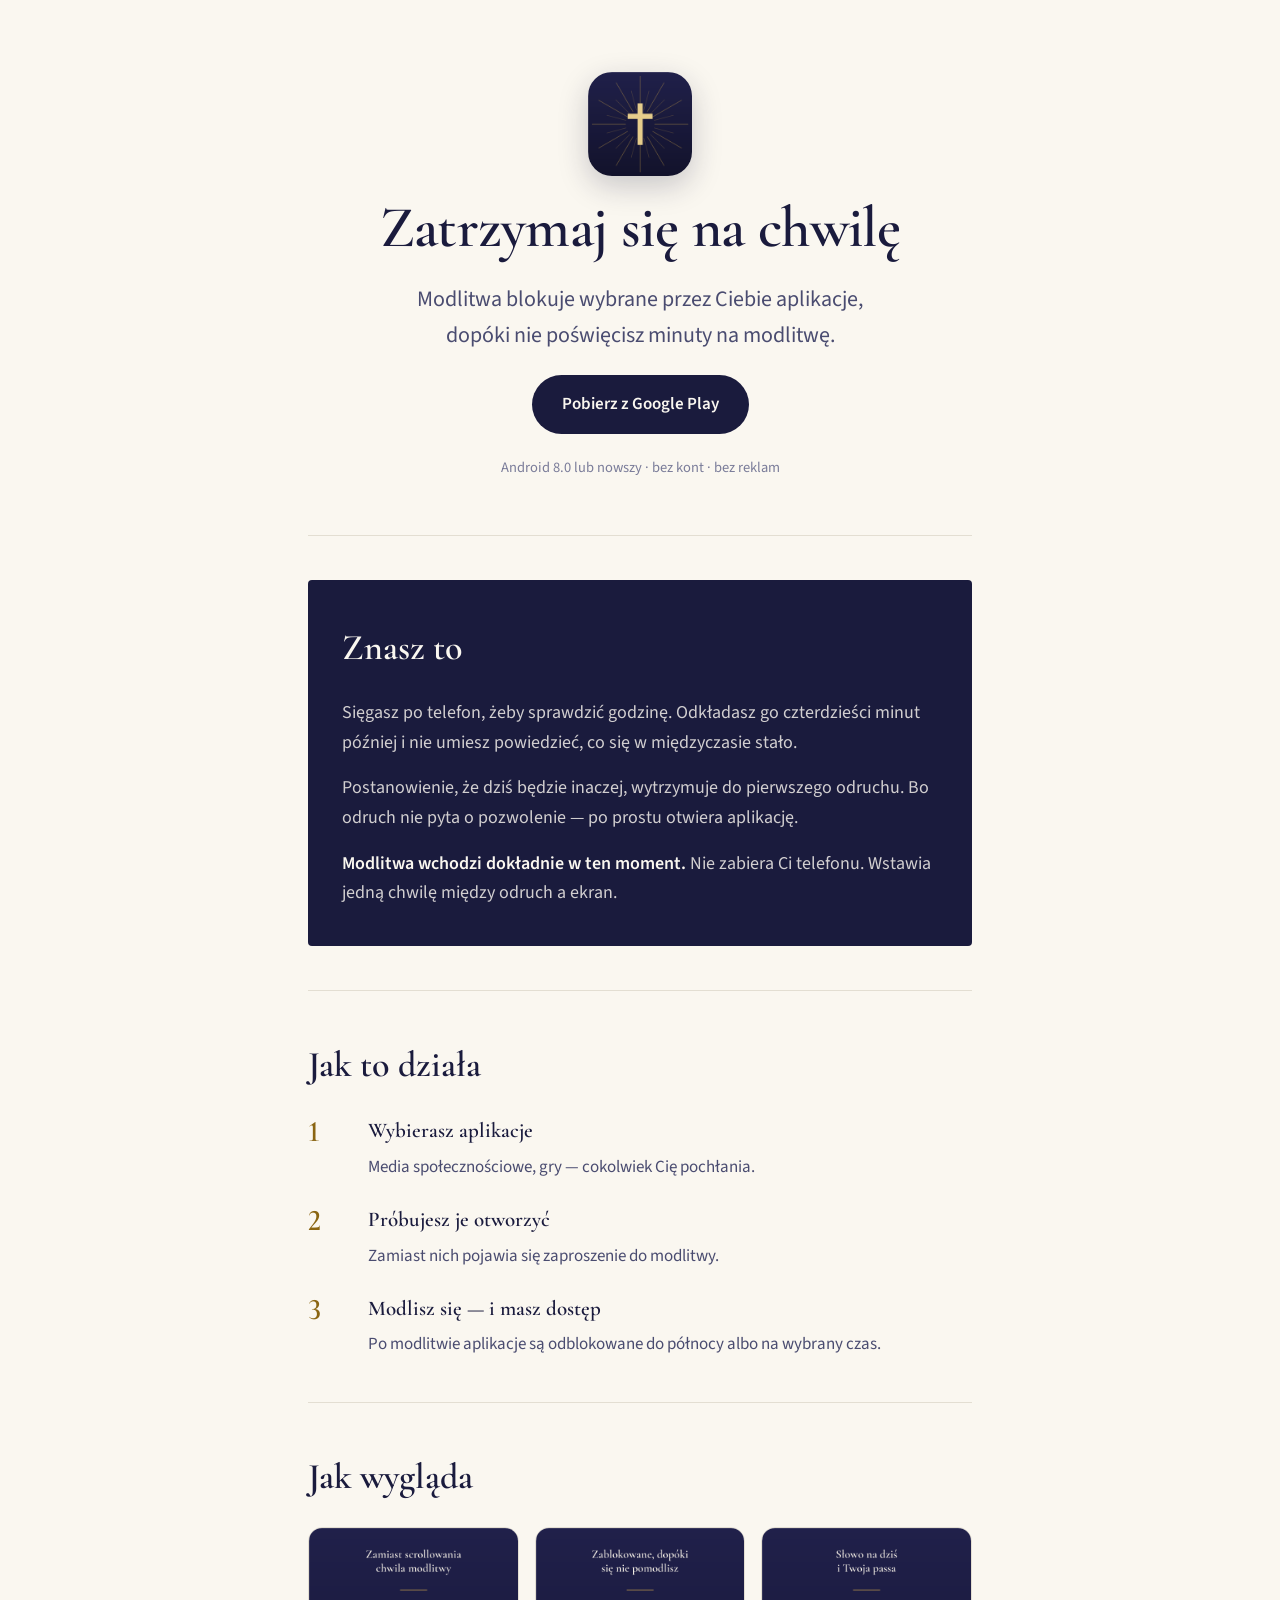
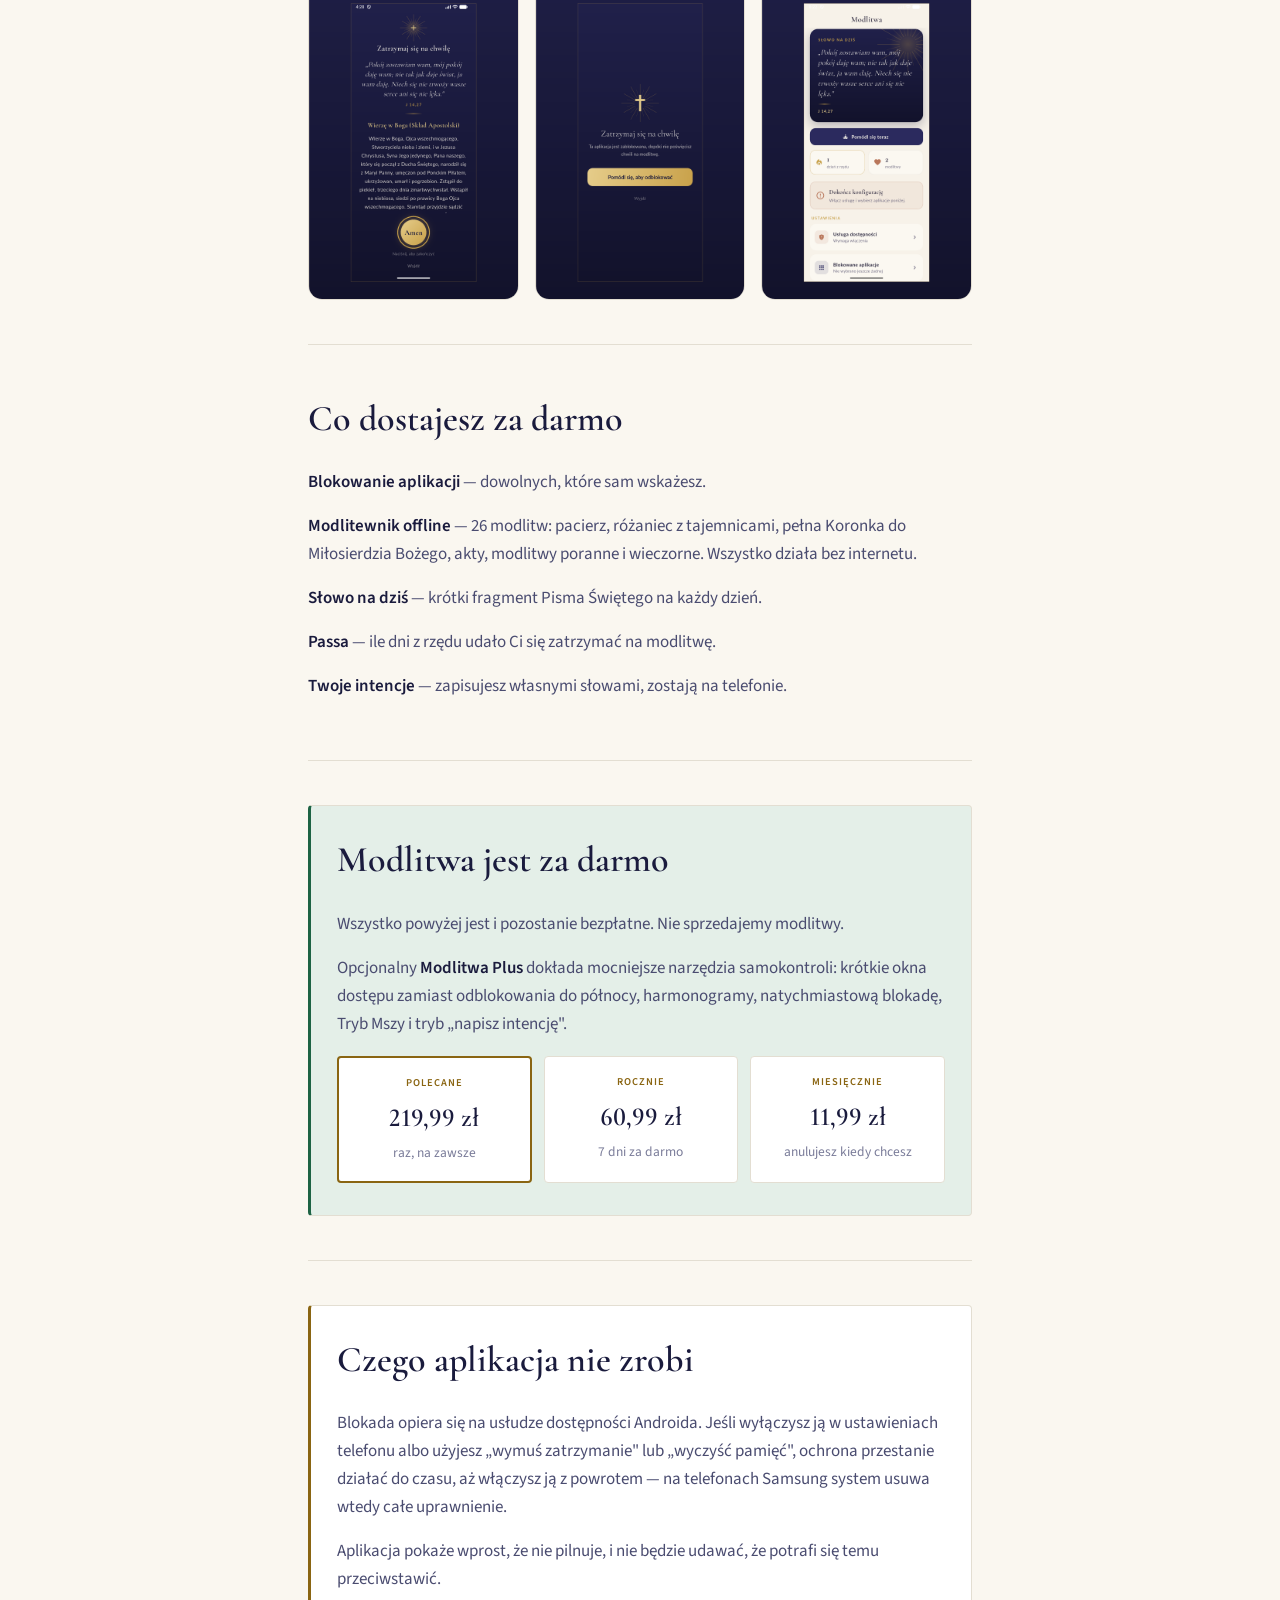
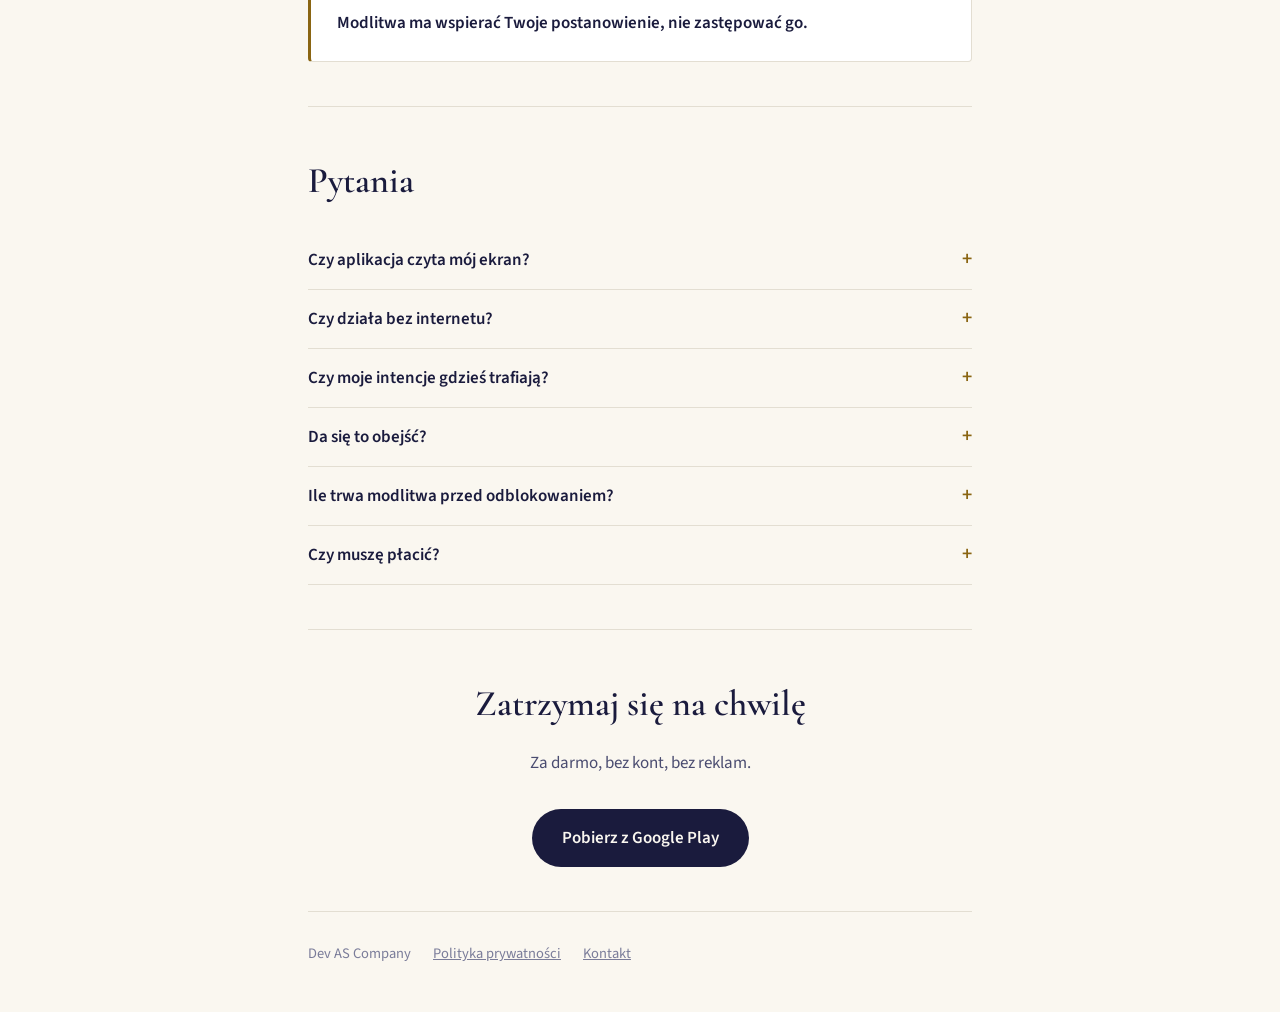
==== index.html @ e307d852 "fix(strona): naprawa uszkodzonego znaku minus i drobne poprawki UI - styl.css: w regule details[open" ====
<!doctype html>
<html lang="pl">
<head>
<meta charset="utf-8">
<meta name="viewport" content="width=device-width, initial-scale=1">
<title>Modlitwa — blokada aplikacji, które kradną Ci czas</title>
<meta name="description" content="Blokuje wybrane aplikacje, dopóki się nie pomodlisz. Modlitewnik offline z 26 modlitwami, słowo na dziś, passa. Za darmo na Androida.">
<meta property="og:title" content="Modlitwa — blokada aplikacji">
<meta property="og:description" content="Zanim otworzysz aplikację, która kradnie Ci czas — poświęć minutę na modlitwę.">
<meta property="og:type" content="website">
<meta property="og:url" content="https://modlitwa.app/">
<meta property="og:image" content="https://modlitwa.app/img/icon_512.png">
<meta property="og:image:width" content="512">
<meta property="og:image:height" content="512">
<meta property="og:locale" content="pl_PL">
<meta name="twitter:card" content="summary">
<link rel="canonical" href="https://modlitwa.app/">
<link rel="icon" href="img/icon_512.png">
<link rel="preconnect" href="https://fonts.googleapis.com">
<link rel="preconnect" href="https://fonts.gstatic.com" crossorigin>
<link rel="stylesheet" href="https://fonts.googleapis.com/css2?family=Cormorant+Garamond:wght@600&family=Source+Sans+3:wght@400;600&display=swap">
<link rel="stylesheet" href="styl.css">
<script type="application/ld+json">
{
  "@context": "https://schema.org",
  "@type": "MobileApplication",
  "name": "Modlitwa — blokada aplikacji",
  "operatingSystem": "Android 8.0+",
  "applicationCategory": "LifestyleApplication",
  "inLanguage": "pl",
  "url": "https://modlitwa.app/",
  "downloadUrl": "https://play.google.com/store/apps/details?id=pl.modlitwa.modlitwa",
  "author": { "@type": "Organization", "name": "Dev AS Company" },
  "offers": { "@type": "Offer", "price": "0", "priceCurrency": "PLN" }
}
</script>
</head>
<body>

<div class="wrap">

  <header class="hero">
    <img class="ikona" src="img/icon_512.png" alt="Ikona aplikacji Modlitwa" width="104" height="104">
    <h1>Zatrzymaj się na chwilę</h1>
    <p class="lead">Modlitwa blokuje wybrane przez Ciebie aplikacje, dopóki nie poświęcisz minuty na modlitwę.</p>
    <a class="cta" href="https://play.google.com/store/apps/details?id=pl.modlitwa.modlitwa">Pobierz z Google Play</a>
    <p class="cta-sub">Android 8.0 lub nowszy · bez kont · bez reklam</p>
  </header>

  <section>
    <div class="problem">
      <h2>Znasz to</h2>
      <p>Sięgasz po telefon, żeby sprawdzić godzinę. Odkładasz go czterdzieści minut później i nie umiesz powiedzieć, co się w międzyczasie stało.</p>
      <p>Postanowienie, że dziś będzie inaczej, wytrzymuje do pierwszego odruchu. Bo odruch nie pyta o pozwolenie — po prostu otwiera aplikację.</p>
      <p><strong>Modlitwa wchodzi dokładnie w ten moment.</strong> Nie zabiera Ci telefonu. Wstawia jedną chwilę między odruch a ekran.</p>
    </div>
  </section>

  <section>
    <h2>Jak to działa</h2>
    <div class="kroki">
      <div class="krok">
        <span class="n">1</span>
        <div>
          <h3>Wybierasz aplikacje</h3>
          <p>Media społecznościowe, gry — cokolwiek Cię pochłania.</p>
        </div>
      </div>
      <div class="krok">
        <span class="n">2</span>
        <div>
          <h3>Próbujesz je otworzyć</h3>
          <p>Zamiast nich pojawia się zaproszenie do modlitwy.</p>
        </div>
      </div>
      <div class="krok">
        <span class="n">3</span>
        <div>
          <h3>Modlisz się — i masz dostęp</h3>
          <p>Po modlitwie aplikacje są odblokowane do północy albo na wybrany czas.</p>
        </div>
      </div>
    </div>
  </section>

  <section>
    <h2>Jak wygląda</h2>
    <div class="zrzuty">
      <img src="img/screenshot_1.png" alt="Ekran modlitwy z tekstem i przyciskiem Amen" loading="lazy">
      <img src="img/screenshot_2.png" alt="Zablokowana aplikacja i zaproszenie do modlitwy" loading="lazy">
      <img src="img/screenshot_3.png" alt="Słowo na dziś i passa modlitewna" loading="lazy">
    </div>
  </section>

  <section>
    <h2>Co dostajesz za darmo</h2>
    <p><strong>Blokowanie aplikacji</strong> — dowolnych, które sam wskażesz.</p>
    <p><strong>Modlitewnik offline</strong> — 26 modlitw: pacierz, różaniec z tajemnicami, pełna Koronka do Miłosierdzia Bożego, akty, modlitwy poranne i wieczorne. Wszystko działa bez internetu.</p>
    <p><strong>Słowo na dziś</strong> — krótki fragment Pisma Świętego na każdy dzień.</p>
    <p><strong>Passa</strong> — ile dni z rzędu udało Ci się zatrzymać na modlitwę.</p>
    <p><strong>Twoje intencje</strong> — zapisujesz własnymi słowami, zostają na telefonie.</p>
  </section>

  <section>
    <div class="szczery darmo">
      <h2>Modlitwa jest za darmo</h2>
      <p>Wszystko powyżej jest i pozostanie bezpłatne. Nie sprzedajemy modlitwy.</p>
      <p>Opcjonalny <strong>Modlitwa Plus</strong> dokłada mocniejsze narzędzia samokontroli: krótkie okna dostępu zamiast odblokowania do północy, harmonogramy, natychmiastową blokadę, Tryb Mszy i tryb „napisz intencję".</p>
      <div class="ceny">
        <div class="cena polecane">
          <span class="et">Polecane</span>
          <span class="kw">219,99 zł</span>
          <span class="za">raz, na zawsze</span>
        </div>
        <div class="cena">
          <span class="et">Rocznie</span>
          <span class="kw">60,99 zł</span>
          <span class="za">7 dni za darmo</span>
        </div>
        <div class="cena">
          <span class="et">Miesięcznie</span>
          <span class="kw">11,99 zł</span>
          <span class="za">anulujesz kiedy chcesz</span>
        </div>
      </div>
    </div>
  </section>

  <section>
    <div class="szczery">
      <h2>Czego aplikacja nie zrobi</h2>
      <p>Blokada opiera się na usłudze dostępności Androida. Jeśli wyłączysz ją w ustawieniach telefonu albo użyjesz „wymuś zatrzymanie" lub „wyczyść pamięć", ochrona przestanie działać do czasu, aż włączysz ją z powrotem — na telefonach Samsung system usuwa wtedy całe uprawnienie.</p>
      <p>Aplikacja pokaże wprost, że nie pilnuje, i nie będzie udawać, że potrafi się temu przeciwstawić.</p>
      <p><strong>Modlitwa ma wspierać Twoje postanowienie, nie zastępować go.</strong></p>
    </div>
  </section>

  <section>
    <h2>Pytania</h2>

    <details>
      <summary>Czy aplikacja czyta mój ekran?</summary>
      <p>Nie. Sprawdzamy wyłącznie nazwę aplikacji, która jest na wierzchu — na przykład <code>com.instagram.android</code>. Treści ekranu system technicznie nam nie udostępnia, bo o taki dostęp nie prosimy. Nie odczytujemy też wpisywanego tekstu ani haseł.</p>
    </details>

    <details>
      <summary>Czy działa bez internetu?</summary>
      <p>Tak. Modlitwy, słowo na dziś i cała blokada działają offline. Sieć jest potrzebna wyłącznie do obsługi zakupu Plusa i sprawdzenia jego stanu.</p>
    </details>

    <details>
      <summary>Czy moje intencje gdzieś trafiają?</summary>
      <p>Nie. Intencje, ustawienia, passa i lista blokowanych aplikacji zostają na telefonie i nigdy go nie opuszczają. Nie ma kont, reklam ani analityki. Odinstalowanie aplikacji usuwa te dane.</p>
    </details>

    <details>
      <summary>Da się to obejść?</summary>
      <p>Tak — i mówimy o tym wprost. Wystarczy wyłączyć usługę dostępności w ustawieniach telefonu. Aplikacja natychmiast pokaże, że nie pilnuje. To narzędzie do wspierania postanowienia, nie kajdany.</p>
    </details>

    <details>
      <summary>Ile trwa modlitwa przed odblokowaniem?</summary>
      <p>Tyle, ile zajmuje przeczytanie modlitwy dnia — zwykle kilkadziesiąt sekund. Możesz też wybrać tryb pisania własnej intencji, który wymaga chwili uwagi.</p>
    </details>

    <details>
      <summary>Czy muszę płacić?</summary>
      <p>Nie. Blokowanie aplikacji, modlitewnik, słowo na dziś i passa są bezpłatne bez ograniczeń czasowych. Plus jest dodatkiem, nie warunkiem korzystania.</p>
    </details>
  </section>

  <section>
    <div class="koniec">
      <h2>Zatrzymaj się na chwilę</h2>
      <p>Za darmo, bez kont, bez reklam.</p>
      <a class="cta" href="https://play.google.com/store/apps/details?id=pl.modlitwa.modlitwa">Pobierz z Google Play</a>
    </div>
  </section>

  <footer>
    <span>Dev AS Company</span>
    <a href="prywatnosc.html">Polityka prywatności</a>
    <a href="mailto:devas.app.company@gmail.com">Kontakt</a>
  </footer>

</div>

</body>
</html>
---- styl.css ----
:root {
  --ground: #FAF7F0;
  --surface: #FFFFFF;
  --ink: #1A1B3D;
  --ink-soft: #4A4C70;
  --ink-faint: #7A7C99;
  --rule: #E3DED2;
  --gold: #8A6512;
  --gold-bg: #F5EDD9;
  --green: #1D6344;
  --green-bg: #E4EFE8;

  --display: "Cormorant Garamond", Georgia, "Times New Roman", serif;
  --body: "Source Sans 3", -apple-system, BlinkMacSystemFont, "Segoe UI", sans-serif;
}

@media (prefers-color-scheme: dark) {
  :root:not([data-theme="light"]) {
    --ground: #12132C;
    --surface: #1B1D3E;
    --ink: #F0EDE4;
    --ink-soft: #B6B8CF;
    --ink-faint: #85879F;
    --rule: #2E3055;
    --gold: #E5C67D;
    --gold-bg: #2A2440;
    --green: #77C9A0;
    --green-bg: #16301F;
  }
}

* { box-sizing: border-box; }

body {
  margin: 0;
  background: var(--ground);
  color: var(--ink);
  font-family: var(--body);
  font-size: 17px;
  line-height: 1.65;
  -webkit-text-size-adjust: 100%;
}

.wrap { max-width: 44rem; margin: 0 auto; padding: 0 20px; }

/* ---- nagłówek strony głównej ---- */
.hero {
  padding: 72px 0 56px;
  display: flex;
  flex-direction: column;
  align-items: center;
  text-align: center;
  gap: 22px;
}
.hero img.ikona {
  width: 104px; height: 104px;
  border-radius: 24px;
  box-shadow: 0 10px 30px rgba(26, 27, 61, 0.22);
}
h1 {
  font-family: var(--display);
  font-weight: 600;
  font-size: clamp(38px, 8vw, 58px);
  line-height: 1.05;
  margin: 0;
  text-wrap: balance;
  letter-spacing: -0.01em;
}
.lead {
  margin: 0;
  font-size: clamp(19px, 3.4vw, 22px);
  color: var(--ink-soft);
  max-width: 26em;
  text-wrap: balance;
}
.cta {
  display: inline-flex;
  align-items: center;
  gap: 10px;
  background: var(--ink);
  color: var(--ground);
  text-decoration: none;
  font-weight: 600;
  font-size: 17px;
  padding: 15px 30px;
  border-radius: 999px;
  transition: transform .15s ease;
}
.cta:hover { transform: translateY(-2px); }
.cta:focus-visible { outline: 3px solid var(--gold); outline-offset: 3px; }
@media (prefers-reduced-motion: reduce) { .cta { transition: none; } }
.cta-sub { font-size: 14.5px; color: var(--ink-faint); margin: 0; }

/* ---- sekcje ---- */
section { padding: 44px 0; border-top: 1px solid var(--rule); }
h2 {
  font-family: var(--display);
  font-weight: 600;
  font-size: clamp(28px, 5vw, 36px);
  margin: 0 0 20px;
  text-wrap: balance;
}
h3 {
  font-family: var(--display);
  font-weight: 600;
  font-size: 23px;
  margin: 30px 0 10px;
}
p { margin: 0 0 16px; color: var(--ink-soft); }
p strong, li strong { color: var(--ink); font-weight: 600; }
a { color: var(--gold); }

/* ---- jak to działa ---- */
.kroki { display: flex; flex-direction: column; gap: 22px; margin-top: 8px; }
.krok { display: grid; grid-template-columns: 44px 1fr; gap: 16px; align-items: start; }
.krok .n {
  font-family: var(--display);
  font-size: 30px;
  font-weight: 600;
  color: var(--gold);
  line-height: 1;
  padding-top: 3px;
  font-variant-numeric: lining-nums;
}
.krok h3 { margin: 0 0 4px; font-size: 21px; }
.krok p { margin: 0; }

/* ---- zrzuty ---- */
.zrzuty {
  display: grid;
  grid-template-columns: repeat(3, 1fr);
  gap: 16px;
  margin-top: 6px;
}
.zrzuty img {
  width: 100%;
  height: auto;
  border-radius: 14px;
  border: 1px solid var(--rule);
  background: var(--surface);
}
@media (max-width: 34rem) {
  .zrzuty { grid-template-columns: repeat(2, 1fr); }
}

/* ---- uczciwość ---- */
.szczery {
  background: var(--surface);
  border: 1px solid var(--rule);
  border-left: 3px solid var(--gold);
  border-radius: 4px;
  padding: 24px 26px;
}
.szczery h2 { margin-top: 0; }
.szczery p:last-child { margin-bottom: 0; }

.darmo { background: var(--green-bg); border-left-color: var(--green); }

/* ---- treść polityki ---- */
.doc { padding: 48px 0 64px; }
.doc h1 {
  font-size: clamp(30px, 6vw, 42px);
  margin-bottom: 8px;
  text-align: left;
}
.doc h2 { font-size: clamp(24px, 4.5vw, 30px); margin-top: 38px; }
.doc h3 { font-size: 21px; }
.doc ul { color: var(--ink-soft); padding-left: 1.2em; }
.doc li { margin-bottom: 7px; }
code {
  font-family: ui-monospace, "SF Mono", Menlo, monospace;
  font-size: 0.87em;
  background: var(--gold-bg);
  color: var(--gold);
  padding: 2px 6px;
  border-radius: 3px;
}
.tw { overflow-x: auto; margin: 0 0 20px; }
table { border-collapse: collapse; width: 100%; font-size: 15.5px; }
th, td {
  text-align: left;
  padding: 11px 14px;
  border-bottom: 1px solid var(--rule);
  vertical-align: top;
}
th { font-weight: 600; color: var(--ink); white-space: nowrap; }
td { color: var(--ink-soft); }

/* ---- stopka ---- */
footer {
  border-top: 1px solid var(--rule);
  padding: 30px 0 46px;
  font-size: 14.5px;
  color: var(--ink-faint);
  display: flex;
  flex-wrap: wrap;
  gap: 8px 22px;
  align-items: center;
}
footer a { color: var(--ink-faint); }
.wroc { display: inline-block; margin-bottom: 26px; font-size: 15px; }


/* ---- problem ---- */
.problem {
  background: var(--ink);
  color: var(--ground);
  border-radius: 4px;
  padding: 38px 34px;
  margin: 0;
}
.problem h2 { color: var(--ground); margin-top: 0; }
.problem p { color: rgba(250, 247, 240, 0.82); font-size: 18px; }
.problem p:last-child { margin-bottom: 0; }
.problem strong { color: var(--ground); }
@media (prefers-color-scheme: dark) {
  :root:not([data-theme="light"]) .problem { background: var(--surface); color: var(--ink); }
  :root:not([data-theme="light"]) .problem h2 { color: var(--ink); }
  :root:not([data-theme="light"]) .problem p { color: var(--ink-soft); }
  :root:not([data-theme="light"]) .problem strong { color: var(--ink); }
}

/* ---- cennik ---- */
.ceny { display: grid; grid-template-columns: repeat(3, 1fr); gap: 12px; margin: 18px 0 8px; }
.cena {
  border: 1px solid var(--rule);
  border-radius: 4px;
  padding: 16px 14px;
  background: var(--surface);
  text-align: center;
}
.cena.polecane { border-color: var(--gold); border-width: 2px; }
.cena .kw { font-family: var(--display); font-size: 26px; font-weight: 600; display: block; font-variant-numeric: lining-nums; }
.cena .za { font-size: 13.5px; color: var(--ink-faint); display: block; margin-top: 2px; }
.cena .et {
  font-size: 10.5px; letter-spacing: 0.1em; text-transform: uppercase;
  color: var(--gold); font-weight: 600; display: block; margin-bottom: 6px;
}
@media (max-width: 32rem) { .ceny { grid-template-columns: 1fr; } }

/* ---- FAQ ---- */
details { border-bottom: 1px solid var(--rule); }
details[open] summary { color: var(--gold); }
summary {
  cursor: pointer;
  padding: 15px 0;
  font-weight: 600;
  font-size: 17px;
  list-style: none;
  display: flex;
  justify-content: space-between;
  gap: 14px;
  align-items: baseline;
}
summary::-webkit-details-marker { display: none; }
summary::after { content: "+"; color: var(--gold); font-size: 20px; line-height: 1; }
details[open] summary::after { content: "\2212"; }
summary:focus-visible { outline: 2px solid var(--gold); outline-offset: 3px; }
details[open] { padding-bottom: 16px; }
details p { margin: 4px 0 0; font-size: 15.5px; }

/* ---- domknięcie ---- */
.koniec { text-align: center; display: flex; flex-direction: column; align-items: center; gap: 16px; }
.koniec h2 { margin-bottom: 0; }
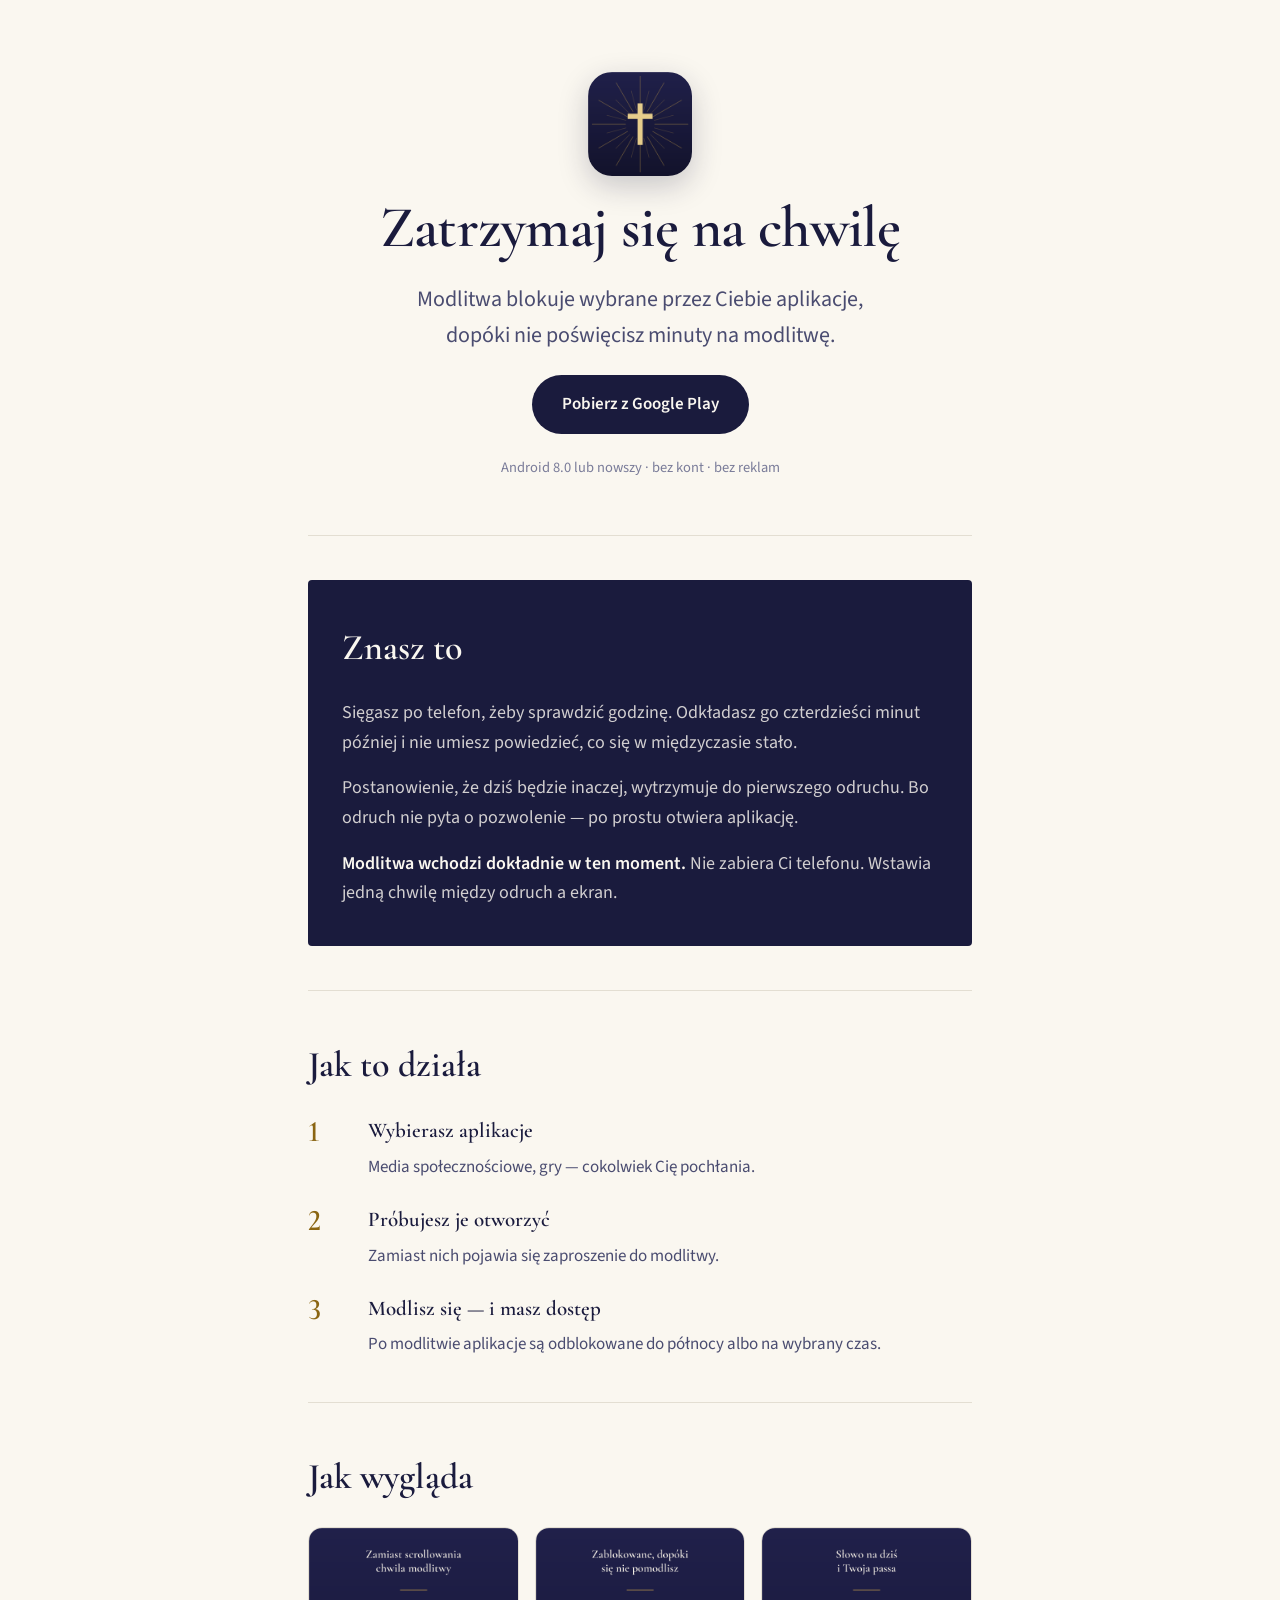
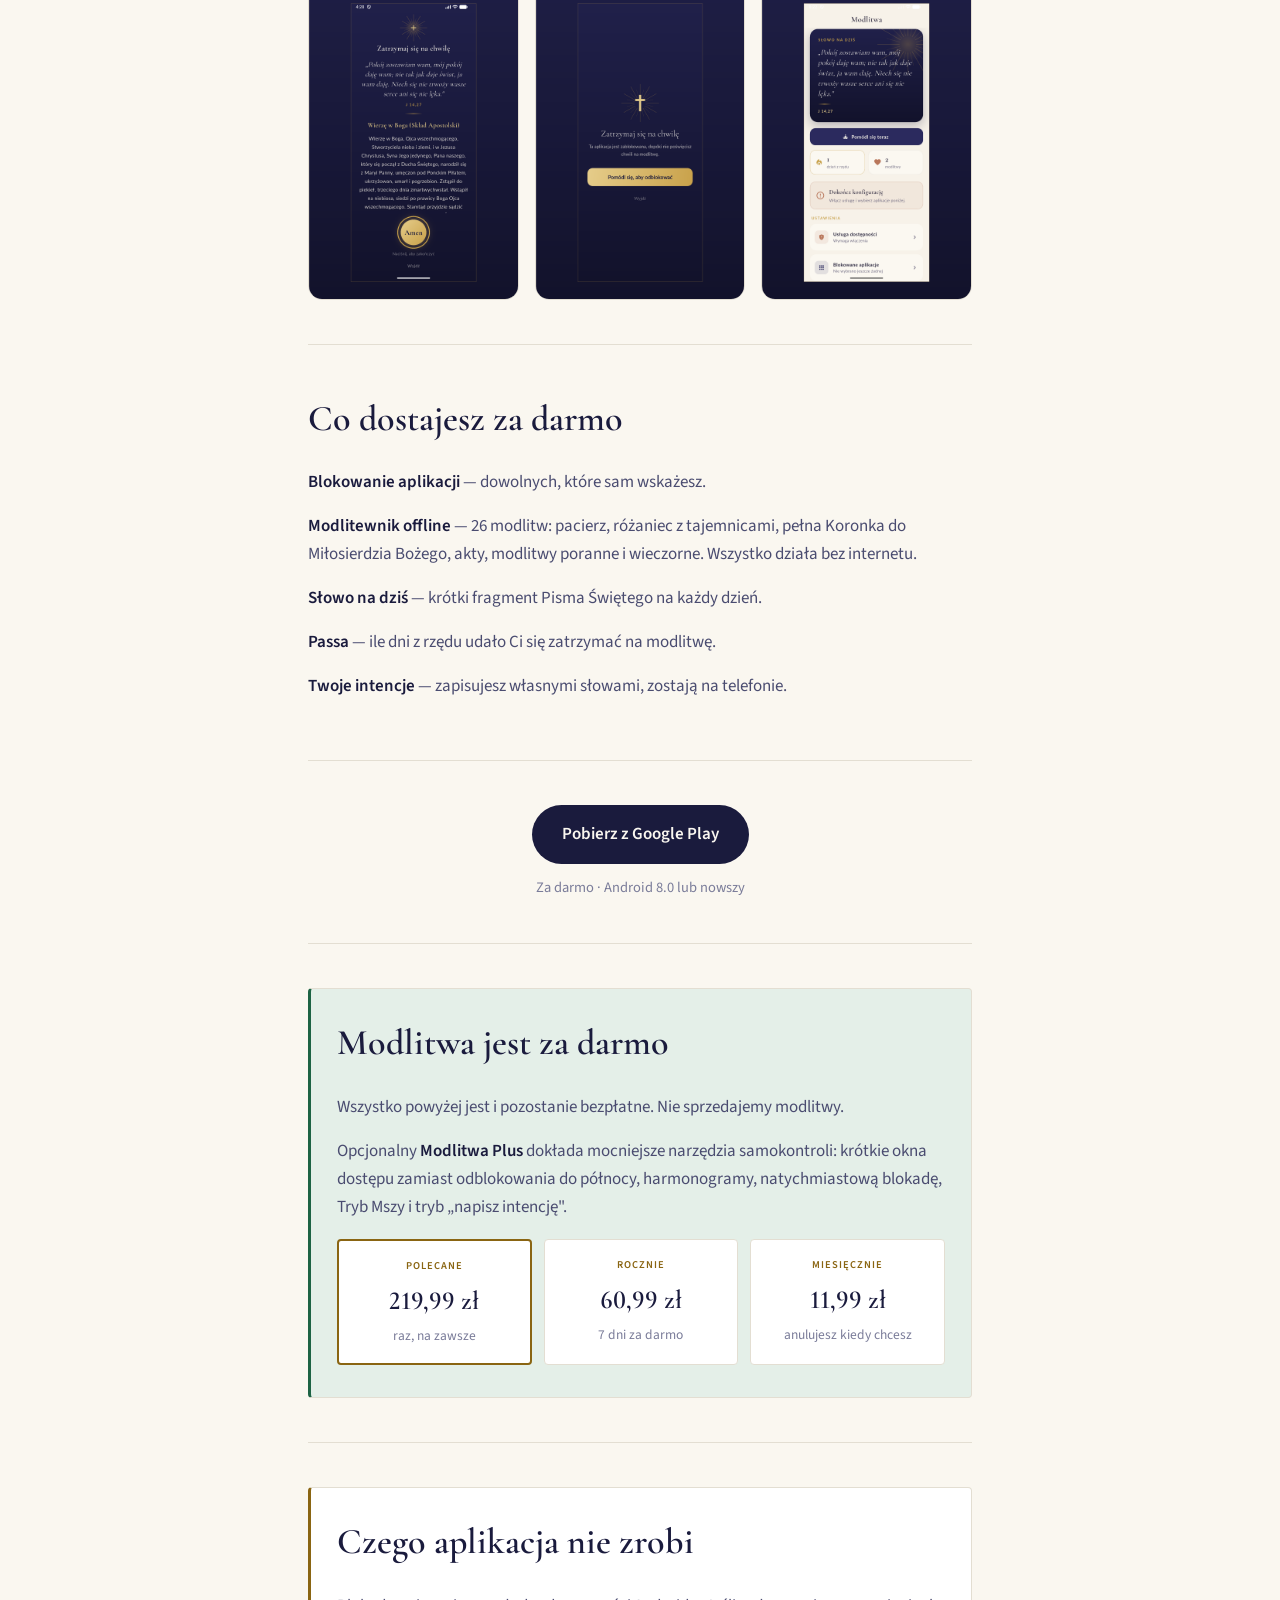
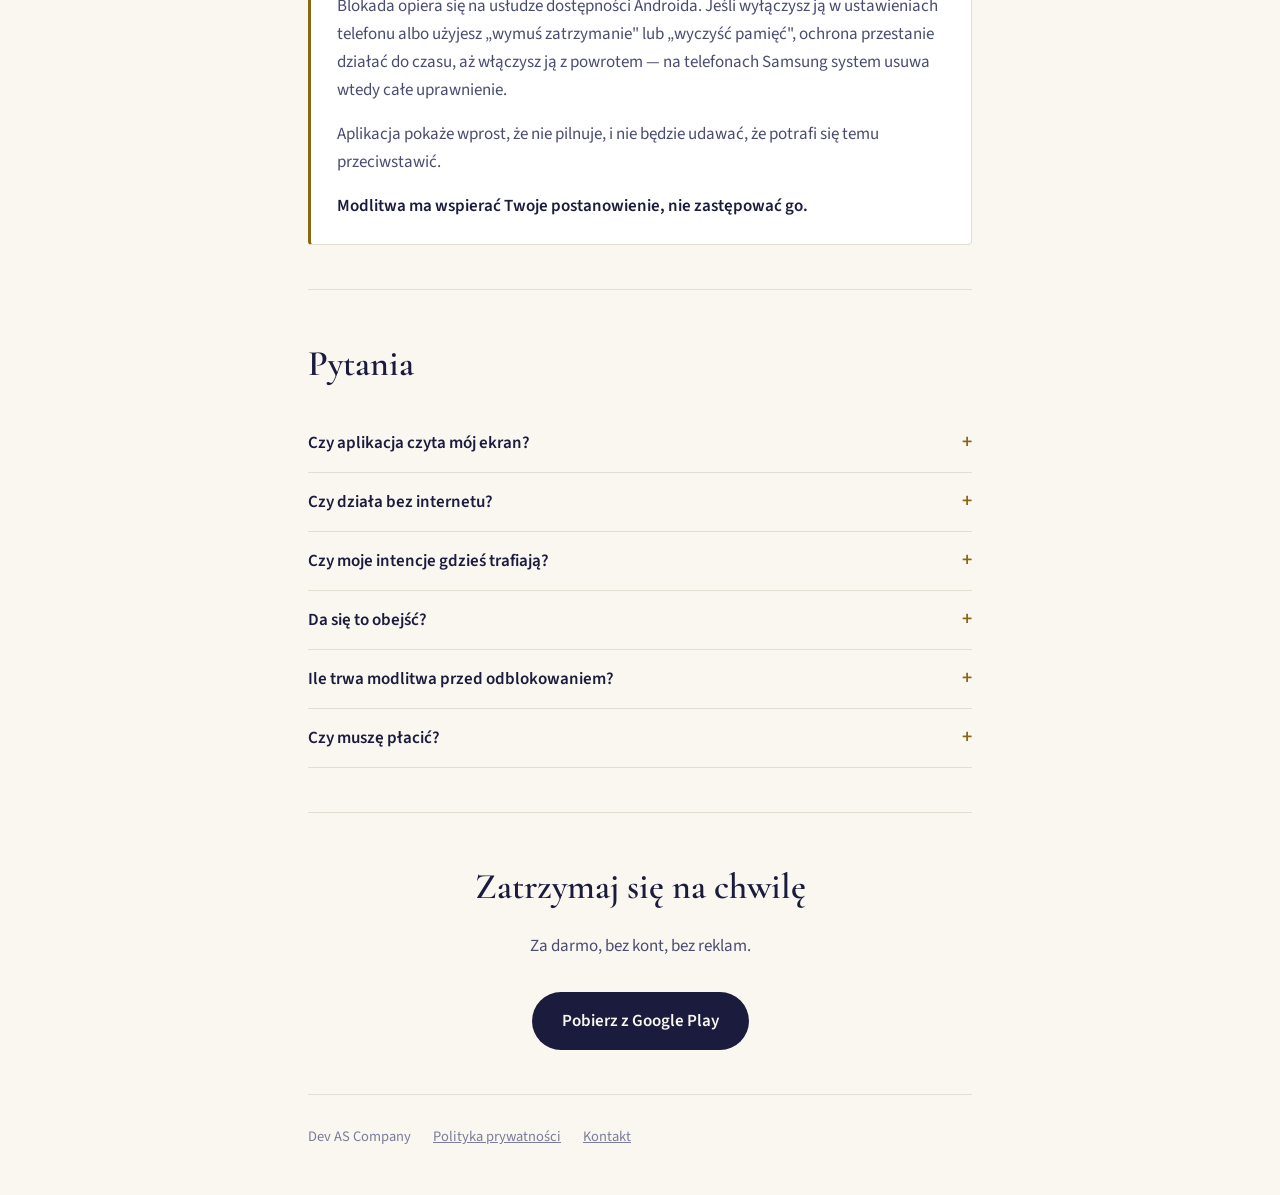
==== commit 22a0fbc3: "feat(strona): wezwanie do dzialania w srodku strony Hallow powtarza wezwanie cztery razy w obrebie j" ====
--- a/index.html
+++ b/index.html
@@ -101,6 +101,11 @@
     <p><strong>Twoje intencje</strong> — zapisujesz własnymi słowami, zostają na telefonie.</p>
   </section>
 
+  <section class="zacheta">
+    <a class="cta" href="https://play.google.com/store/apps/details?id=pl.modlitwa.modlitwa">Pobierz z Google Play</a>
+    <p class="cta-sub">Za darmo · Android 8.0 lub nowszy</p>
+  </section>
+
   <section>
     <div class="szczery darmo">
       <h2>Modlitwa jest za darmo</h2>
--- a/styl.css
+++ b/styl.css
@@ -262,3 +262,12 @@
 /* ---- domknięcie ---- */
 .koniec { text-align: center; display: flex; flex-direction: column; align-items: center; gap: 16px; }
 .koniec h2 { margin-bottom: 0; }
+
+/* ---- wezwanie w srodku strony ---- */
+.zacheta {
+  display: flex;
+  flex-direction: column;
+  align-items: center;
+  gap: 12px;
+  text-align: center;
+}
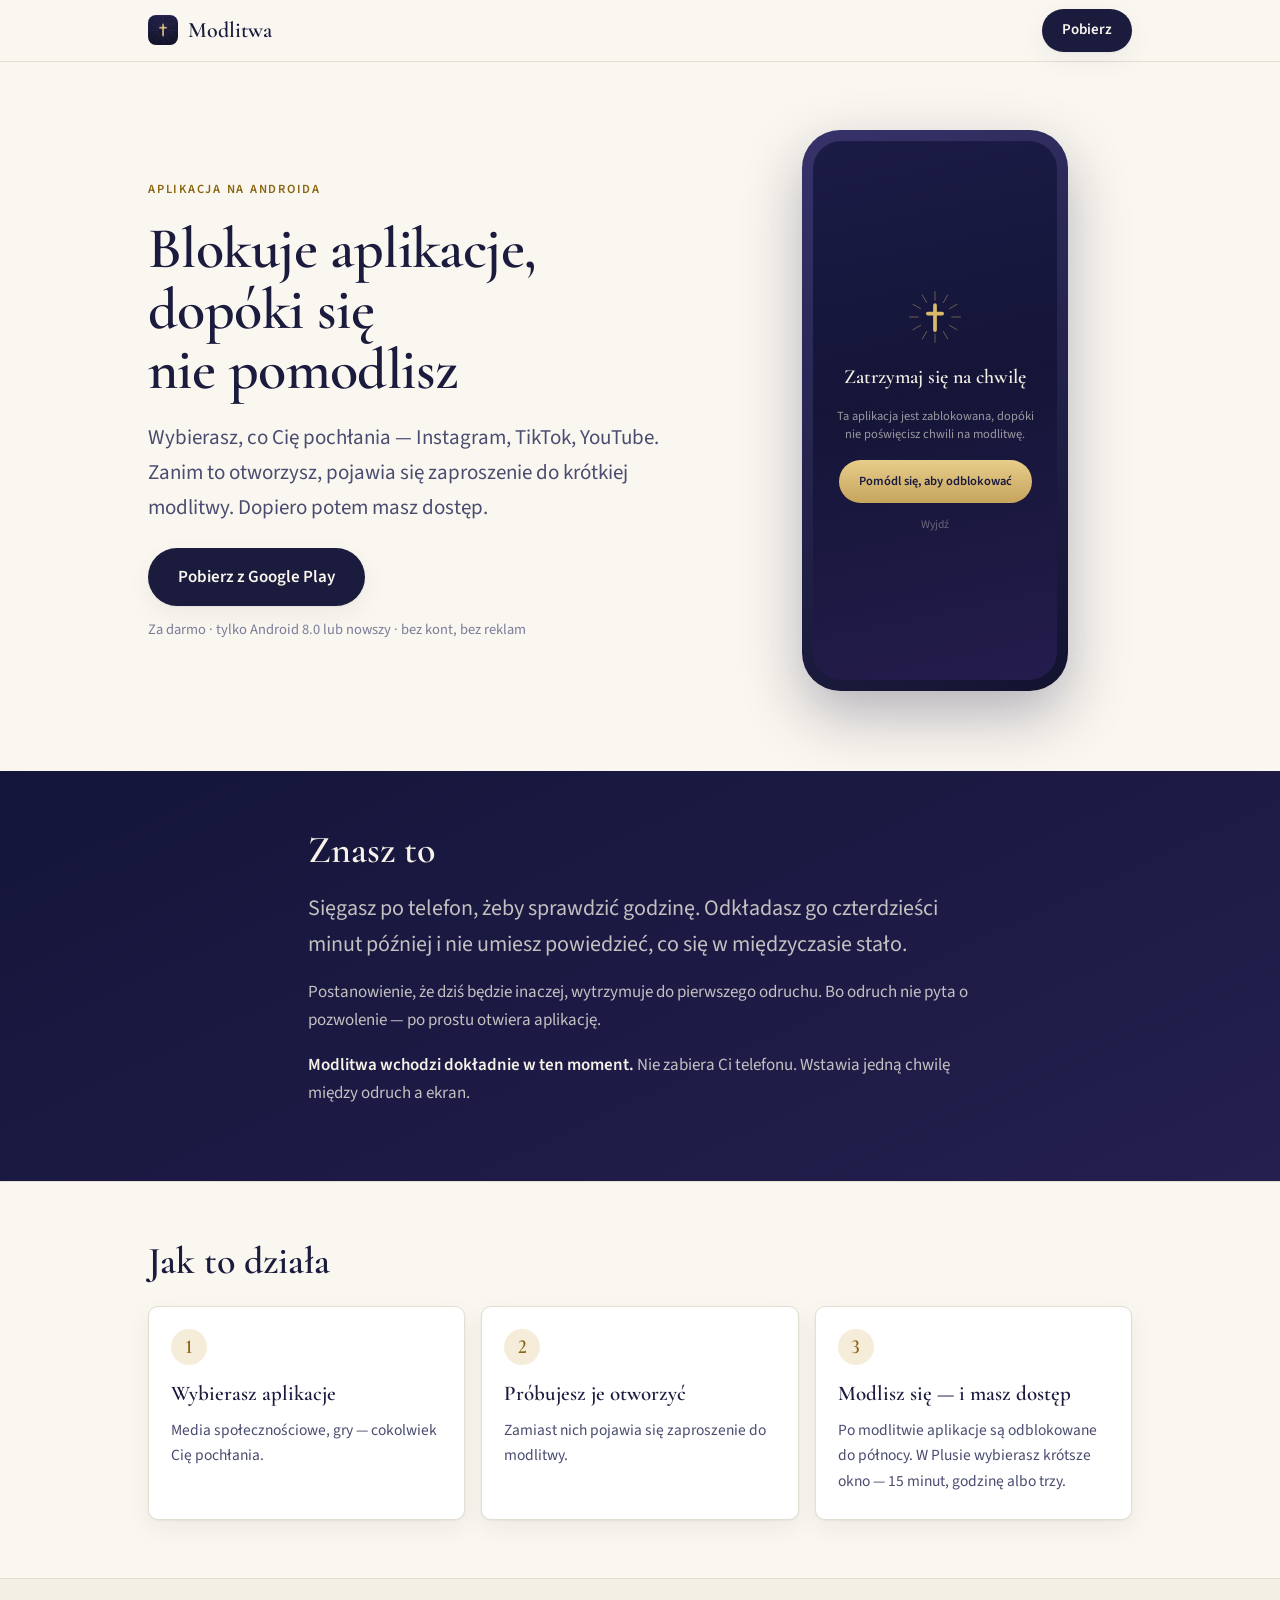
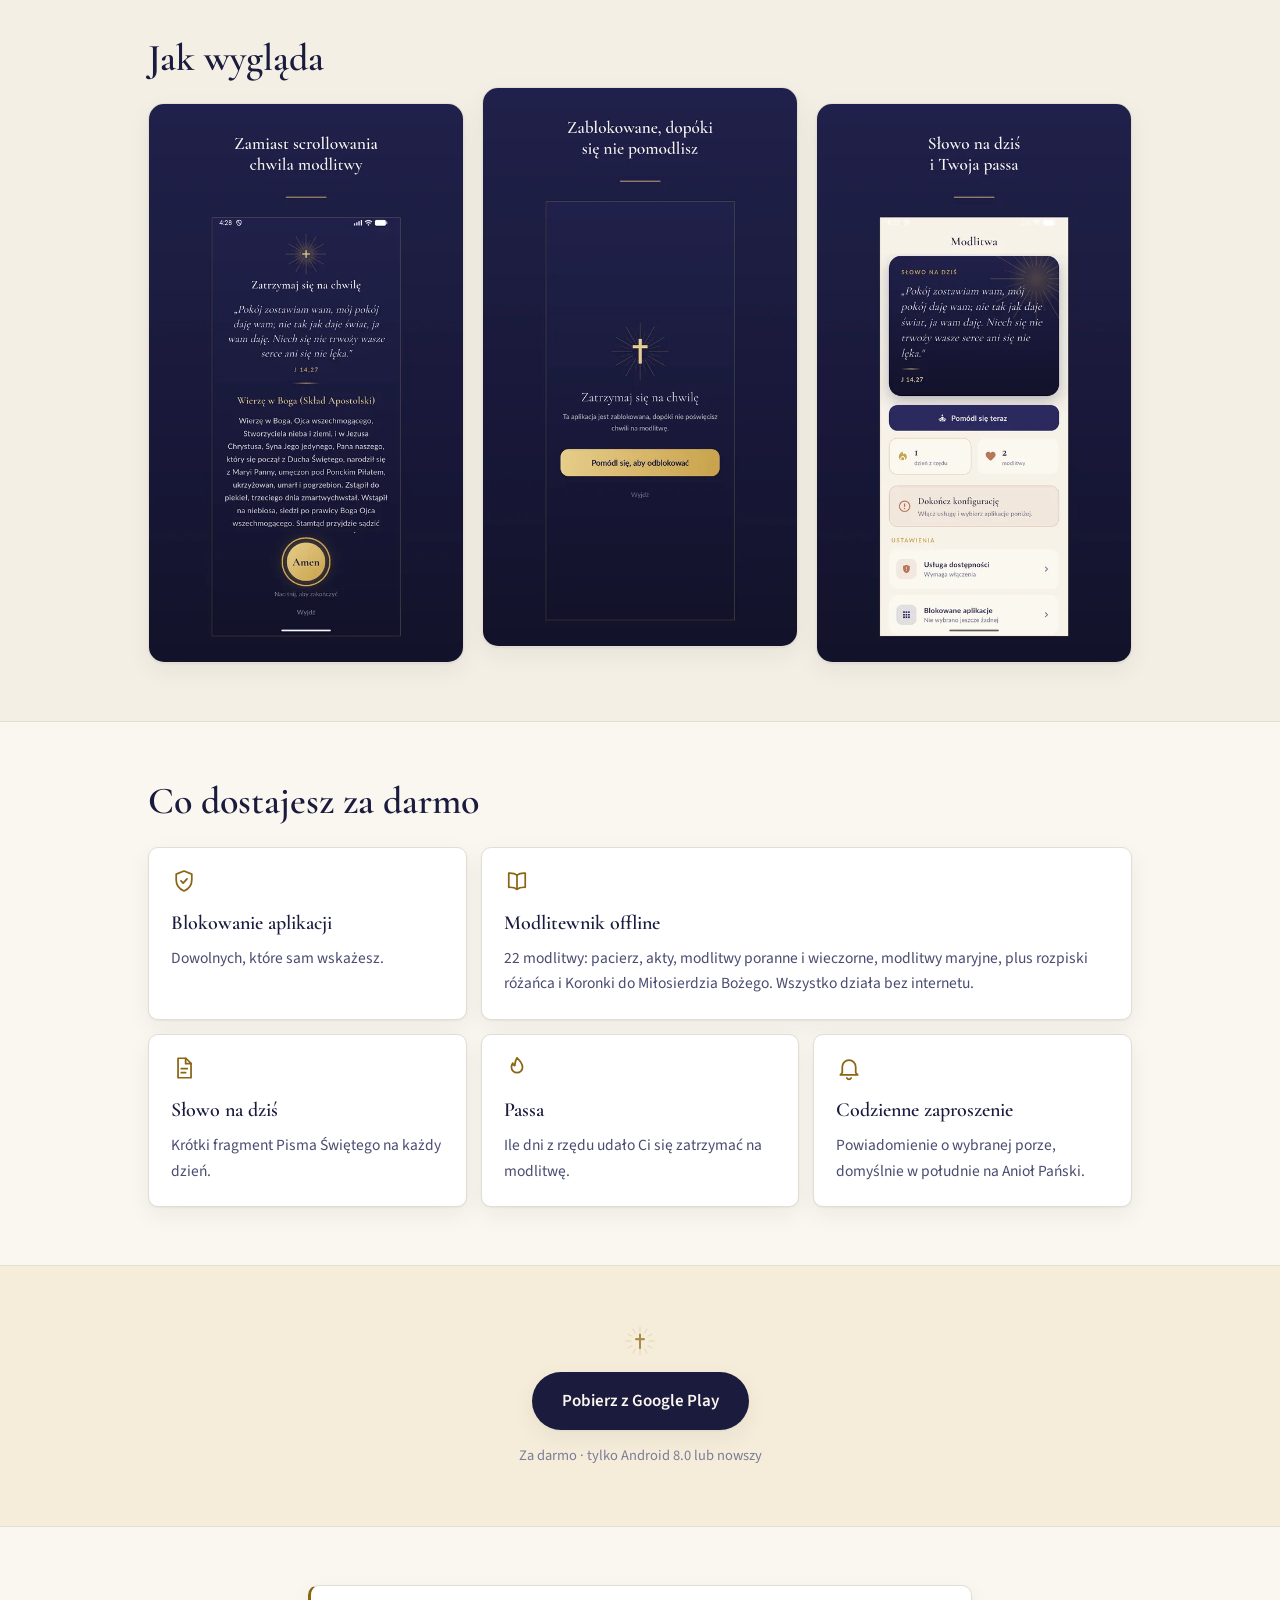
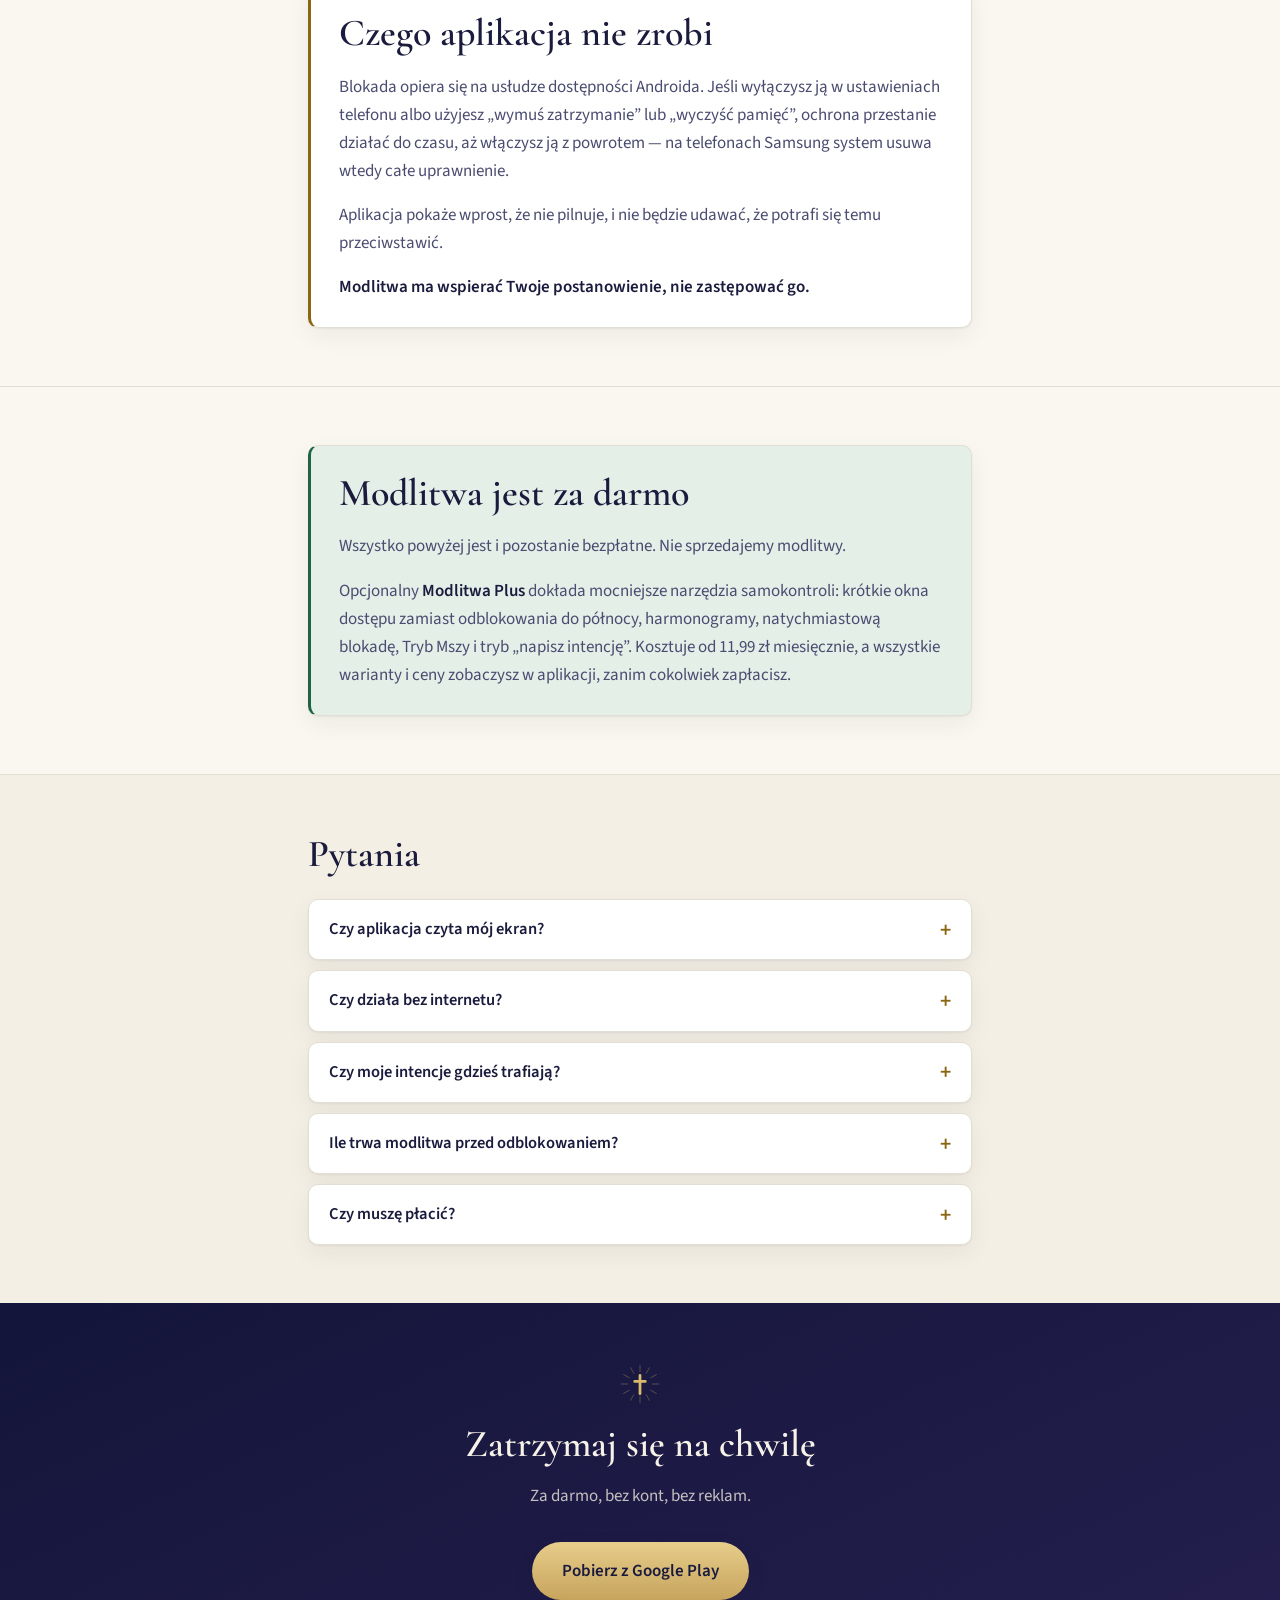
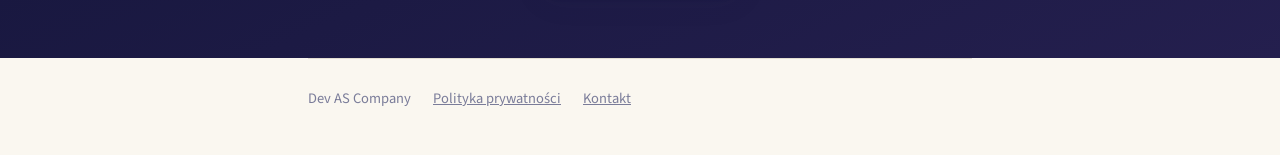
==== commit 4907075a: "feat(strona): nowy landing page w jezyku wizualnym aplikacji Strona byla jednym waskim slupkiem teks" ====
--- a/index.html
+++ b/index.html
@@ -4,16 +4,20 @@
 <meta charset="utf-8">
 <meta name="viewport" content="width=device-width, initial-scale=1">
 <title>Modlitwa — blokada aplikacji, które kradną Ci czas</title>
-<meta name="description" content="Blokuje wybrane aplikacje, dopóki się nie pomodlisz. Modlitewnik offline z 26 modlitwami, słowo na dziś, passa. Za darmo na Androida.">
+<meta name="description" content="Blokuje wybrane aplikacje, dopóki się nie pomodlisz. Modlitewnik offline, słowo na dziś, passa modlitewna. Za darmo na Androida.">
 <meta property="og:title" content="Modlitwa — blokada aplikacji">
 <meta property="og:description" content="Zanim otworzysz aplikację, która kradnie Ci czas — poświęć minutę na modlitwę.">
 <meta property="og:type" content="website">
 <meta property="og:url" content="https://modlitwa.app/">
-<meta property="og:image" content="https://modlitwa.app/img/icon_512.png">
-<meta property="og:image:width" content="512">
-<meta property="og:image:height" content="512">
+<meta property="og:image" content="https://modlitwa.app/img/og.png">
+<meta property="og:image:width" content="1200">
+<meta property="og:image:height" content="630">
+<meta property="og:image:alt" content="Modlitwa — zatrzymaj się na chwilę. Blokuje apki, dopóki się nie pomodlisz.">
+<meta property="og:site_name" content="Modlitwa">
 <meta property="og:locale" content="pl_PL">
-<meta name="twitter:card" content="summary">
+<meta name="twitter:card" content="summary_large_image">
+<meta name="theme-color" content="#FAF7F0" media="(prefers-color-scheme: light)">
+<meta name="theme-color" content="#12132C" media="(prefers-color-scheme: dark)">
 <link rel="canonical" href="https://modlitwa.app/">
 <link rel="icon" href="img/icon_512.png">
 <link rel="preconnect" href="https://fonts.googleapis.com">
@@ -29,165 +33,291 @@
   "applicationCategory": "LifestyleApplication",
   "inLanguage": "pl",
   "url": "https://modlitwa.app/",
-  "downloadUrl": "https://play.google.com/store/apps/details?id=pl.modlitwa.modlitwa",
+  "downloadUrl": "https://play.google.com/store/apps/details?id=pl.modlitwa.modlitwa&referrer=utm_source%3Dmodlitwa.app%26utm_medium%3Dstrona%26utm_campaign%3Dlanding%26utm_content%3Dschema",
+  "isAccessibleForFree": true,
   "author": { "@type": "Organization", "name": "Dev AS Company" },
   "offers": { "@type": "Offer", "price": "0", "priceCurrency": "PLN" }
 }
 </script>
+<script type="application/ld+json">
+{
+  "@context": "https://schema.org",
+  "@type": "FAQPage",
+  "inLanguage": "pl",
+  "mainEntity": [
+    {
+      "@type": "Question",
+      "name": "Czy aplikacja czyta mój ekran?",
+      "acceptedAnswer": { "@type": "Answer", "text": "Nie. Sprawdzamy wyłącznie nazwę aplikacji, która jest na wierzchu — na przykład com.instagram.android. Treści ekranu system technicznie nam nie udostępnia, bo o taki dostęp nie prosimy. Nie odczytujemy też wpisywanego tekstu ani haseł." }
+    },
+    {
+      "@type": "Question",
+      "name": "Czy działa bez internetu?",
+      "acceptedAnswer": { "@type": "Answer", "text": "Tak. Modlitwy, słowo na dziś i cała blokada działają offline. Sieć jest potrzebna do obsługi zakupu Plusa, sprawdzenia jego stanu i systemowego okna oceny w Google Play." }
+    },
+    {
+      "@type": "Question",
+      "name": "Czy moje intencje gdzieś trafiają?",
+      "acceptedAnswer": { "@type": "Answer", "text": "Nie. Intencje, ustawienia, passa i lista blokowanych aplikacji zostają na telefonie i nigdy go nie opuszczają. Nie ma kont, reklam ani analityki. Odinstalowanie aplikacji usuwa te dane. Jedyne, co aplikacja wysyła, to zapytanie do RevenueCat o to, czy masz wykupionego Plusa — z losowym identyfikatorem i danymi technicznymi telefonu, bez Twoich treści." }
+    },
+    {
+      "@type": "Question",
+      "name": "Ile trwa modlitwa przed odblokowaniem?",
+      "acceptedAnswer": { "@type": "Answer", "text": "Tyle, ile zajmuje przeczytanie modlitwy dnia — zwykle kilkadziesiąt sekund. Możesz też wybrać tryb pisania własnej intencji, który wymaga chwili uwagi." }
+    },
+    {
+      "@type": "Question",
+      "name": "Czy muszę płacić?",
+      "acceptedAnswer": { "@type": "Answer", "text": "Nie. Blokowanie aplikacji, modlitewnik, słowo na dziś i passa są bezpłatne bez ograniczeń czasowych. Plus jest dodatkiem, nie warunkiem korzystania." }
+    }
+  ]
+}
+</script>
 </head>
 <body>
 
-<div class="wrap">
-
-  <header class="hero">
-    <img class="ikona" src="img/icon_512.png" alt="Ikona aplikacji Modlitwa" width="104" height="104">
-    <h1>Zatrzymaj się na chwilę</h1>
-    <p class="lead">Modlitwa blokuje wybrane przez Ciebie aplikacje, dopóki nie poświęcisz minuty na modlitwę.</p>
-    <a class="cta" href="https://play.google.com/store/apps/details?id=pl.modlitwa.modlitwa">Pobierz z Google Play</a>
-    <p class="cta-sub">Android 8.0 lub nowszy · bez kont · bez reklam</p>
-  </header>
-
-  <section>
-    <div class="problem">
+<svg width="0" height="0" aria-hidden="true" focusable="false" style="position:absolute">
+  <symbol id="i-krzyz" viewBox="0 0 100 100">
+    <path fill="none" stroke="currentColor" stroke-width="1.4" stroke-linecap="round" opacity=".5"
+      d="M77 50h14M73.4 36.5l12.1-7M63.5 26.6l7-12.1M50 23V9M36.5 26.6l-7-12.1M26.6 36.5l-12.1-7M23 50H9M26.6 63.5l-12.1 7M36.5 73.4l-7 12.1M50 77v14M63.5 73.4l7 12.1M73.4 63.5l12.1 7"/>
+    <path fill="none" stroke="currentColor" stroke-width="6" stroke-linecap="round" d="M50 31v40M38.5 44.5h23"/>
+  </symbol>
+  <symbol id="i-tarcza" viewBox="0 0 24 24">
+    <g fill="none" stroke="currentColor" stroke-width="1.6" stroke-linecap="round" stroke-linejoin="round">
+      <path d="M12 2.8l7.2 2.9v5.4c0 4.4-3 8.3-7.2 10.1-4.2-1.8-7.2-5.7-7.2-10.1V5.7L12 2.8z"/>
+      <path d="M9.2 11.9l2 2 3.6-3.9"/>
+    </g>
+  </symbol>
+  <symbol id="i-ksiega" viewBox="0 0 24 24">
+    <g fill="none" stroke="currentColor" stroke-width="1.6" stroke-linecap="round" stroke-linejoin="round">
+      <path d="M12 6.6C10.4 5.3 8 4.6 4.4 4.8v13c3.6-.2 6 .5 7.6 1.8 1.6-1.3 4-2 7.6-1.8v-13c-3.6-.2-6 .5-7.6 1.8z"/>
+      <path d="M12 6.6v13"/>
+    </g>
+  </symbol>
+  <symbol id="i-slowo" viewBox="0 0 24 24">
+    <g fill="none" stroke="currentColor" stroke-width="1.6" stroke-linecap="round" stroke-linejoin="round">
+      <path d="M6.5 3h7.2l4.8 4.8V21h-12z"/>
+      <path d="M13.5 3v5h5"/>
+      <path d="M9.5 12.6h5.5M9.5 16.3h4"/>
+    </g>
+  </symbol>
+  <symbol id="i-passa" viewBox="0 0 24 24">
+    <path fill="none" stroke="currentColor" stroke-width="1.6" stroke-linecap="round" stroke-linejoin="round"
+      d="M12 2.6c3.4 3.2 5.1 6 5.1 8.6a5.1 5.1 0 0 1-10.2 0c0-1.4.4-2.6 1.2-3.7.2 1.1.9 1.9 1.8 2.3.2-3.1.9-5.4 2.1-7.2z"/>
+  </symbol>
+  <symbol id="i-dzwonek" viewBox="0 0 24 24">
+    <g fill="none" stroke="currentColor" stroke-width="1.6" stroke-linecap="round" stroke-linejoin="round">
+      <path d="M18.2 16.4V11a6.2 6.2 0 1 0-12.4 0v5.4L4 18.4h16z"/>
+      <path d="M10 21.2a2.2 2.2 0 0 0 4 0"/>
+    </g>
+  </symbol>
+</svg>
+
+<a class="pomin" href="#tresc">Przejdź do treści</a>
+
+<header class="pasek">
+  <div class="pasek-w">
+    <a class="znak" href="/">
+      <img src="img/icon_512.png" alt="" width="30" height="30">
+      Modlitwa
+    </a>
+    <a class="cta maly" href="https://play.google.com/store/apps/details?id=pl.modlitwa.modlitwa&amp;referrer=utm_source%3Dmodlitwa.app%26utm_medium%3Dstrona%26utm_campaign%3Dlanding%26utm_content%3Dpasek">Pobierz</a>
+  </div>
+</header>
+
+<main id="tresc">
+
+  <section class="sztandar">
+    <div class="wrap-szeroki sztandar-siatka">
+      <div class="sztandar-tresc">
+        <p class="marka">Aplikacja na Androida</p>
+        <h1>Blokuje aplikacje, dopóki się nie pomodlisz</h1>
+        <p class="lead">Wybierasz, co Cię pochłania — Instagram, TikTok, YouTube. Zanim to otworzysz, pojawia się zaproszenie do krótkiej modlitwy. Dopiero potem masz dostęp.</p>
+        <div class="sztandar-akcja">
+          <a class="cta" href="https://play.google.com/store/apps/details?id=pl.modlitwa.modlitwa&amp;referrer=utm_source%3Dmodlitwa.app%26utm_medium%3Dstrona%26utm_campaign%3Dlanding%26utm_content%3Dhero">Pobierz z Google Play</a>
+          <p class="cta-sub">Za darmo · tylko Android 8.0 lub nowszy · bez kont, bez reklam</p>
+        </div>
+      </div>
+
+      <div class="telefon" role="img" aria-label="Ekran blokady w aplikacji: Zatrzymaj się na chwilę, z przyciskiem Pomódl się, aby odblokować">
+        <div class="ekran" aria-hidden="true">
+          <svg class="krzyz"><use href="#i-krzyz"></use></svg>
+          <p class="ekran-tytul">Zatrzymaj się na chwilę</p>
+          <p class="ekran-opis">Ta aplikacja jest zablokowana, dopóki nie poświęcisz chwili na modlitwę.</p>
+          <div class="ekran-guzik">Pomódl się, aby odblokować</div>
+          <p class="ekran-wyjscie">Wyjdź</p>
+        </div>
+      </div>
+    </div>
+  </section>
+
+  <section class="pas noc">
+    <div class="wrap">
       <h2>Znasz to</h2>
-      <p>Sięgasz po telefon, żeby sprawdzić godzinę. Odkładasz go czterdzieści minut później i nie umiesz powiedzieć, co się w międzyczasie stało.</p>
+      <p class="wiodacy">Sięgasz po telefon, żeby sprawdzić godzinę. Odkładasz go czterdzieści minut później i nie umiesz powiedzieć, co się w międzyczasie stało.</p>
       <p>Postanowienie, że dziś będzie inaczej, wytrzymuje do pierwszego odruchu. Bo odruch nie pyta o pozwolenie — po prostu otwiera aplikację.</p>
       <p><strong>Modlitwa wchodzi dokładnie w ten moment.</strong> Nie zabiera Ci telefonu. Wstawia jedną chwilę między odruch a ekran.</p>
     </div>
   </section>
 
-  <section>
-    <h2>Jak to działa</h2>
-    <div class="kroki">
-      <div class="krok">
-        <span class="n">1</span>
-        <div>
+  <section class="pas">
+    <div class="wrap-szeroki">
+      <h2>Jak to działa</h2>
+      <div class="kroki">
+        <div class="krok">
+          <span class="n">1</span>
           <h3>Wybierasz aplikacje</h3>
           <p>Media społecznościowe, gry — cokolwiek Cię pochłania.</p>
         </div>
-      </div>
-      <div class="krok">
-        <span class="n">2</span>
-        <div>
+        <div class="krok">
+          <span class="n">2</span>
           <h3>Próbujesz je otworzyć</h3>
           <p>Zamiast nich pojawia się zaproszenie do modlitwy.</p>
         </div>
-      </div>
-      <div class="krok">
-        <span class="n">3</span>
-        <div>
+        <div class="krok">
+          <span class="n">3</span>
           <h3>Modlisz się — i masz dostęp</h3>
-          <p>Po modlitwie aplikacje są odblokowane do północy albo na wybrany czas.</p>
-        </div>
-      </div>
-    </div>
-  </section>
-
-  <section>
-    <h2>Jak wygląda</h2>
-    <div class="zrzuty">
-      <img src="img/screenshot_1.png" alt="Ekran modlitwy z tekstem i przyciskiem Amen" loading="lazy">
-      <img src="img/screenshot_2.png" alt="Zablokowana aplikacja i zaproszenie do modlitwy" loading="lazy">
-      <img src="img/screenshot_3.png" alt="Słowo na dziś i passa modlitewna" loading="lazy">
-    </div>
-  </section>
-
-  <section>
-    <h2>Co dostajesz za darmo</h2>
-    <p><strong>Blokowanie aplikacji</strong> — dowolnych, które sam wskażesz.</p>
-    <p><strong>Modlitewnik offline</strong> — 26 modlitw: pacierz, różaniec z tajemnicami, pełna Koronka do Miłosierdzia Bożego, akty, modlitwy poranne i wieczorne. Wszystko działa bez internetu.</p>
-    <p><strong>Słowo na dziś</strong> — krótki fragment Pisma Świętego na każdy dzień.</p>
-    <p><strong>Passa</strong> — ile dni z rzędu udało Ci się zatrzymać na modlitwę.</p>
-    <p><strong>Twoje intencje</strong> — zapisujesz własnymi słowami, zostają na telefonie.</p>
-  </section>
-
-  <section class="zacheta">
-    <a class="cta" href="https://play.google.com/store/apps/details?id=pl.modlitwa.modlitwa">Pobierz z Google Play</a>
-    <p class="cta-sub">Za darmo · Android 8.0 lub nowszy</p>
-  </section>
-
-  <section>
-    <div class="szczery darmo">
-      <h2>Modlitwa jest za darmo</h2>
-      <p>Wszystko powyżej jest i pozostanie bezpłatne. Nie sprzedajemy modlitwy.</p>
-      <p>Opcjonalny <strong>Modlitwa Plus</strong> dokłada mocniejsze narzędzia samokontroli: krótkie okna dostępu zamiast odblokowania do północy, harmonogramy, natychmiastową blokadę, Tryb Mszy i tryb „napisz intencję".</p>
-      <div class="ceny">
-        <div class="cena polecane">
-          <span class="et">Polecane</span>
-          <span class="kw">219,99 zł</span>
-          <span class="za">raz, na zawsze</span>
-        </div>
-        <div class="cena">
-          <span class="et">Rocznie</span>
-          <span class="kw">60,99 zł</span>
-          <span class="za">7 dni za darmo</span>
-        </div>
-        <div class="cena">
-          <span class="et">Miesięcznie</span>
-          <span class="kw">11,99 zł</span>
-          <span class="za">anulujesz kiedy chcesz</span>
-        </div>
-      </div>
-    </div>
-  </section>
-
-  <section>
-    <div class="szczery">
-      <h2>Czego aplikacja nie zrobi</h2>
-      <p>Blokada opiera się na usłudze dostępności Androida. Jeśli wyłączysz ją w ustawieniach telefonu albo użyjesz „wymuś zatrzymanie" lub „wyczyść pamięć", ochrona przestanie działać do czasu, aż włączysz ją z powrotem — na telefonach Samsung system usuwa wtedy całe uprawnienie.</p>
-      <p>Aplikacja pokaże wprost, że nie pilnuje, i nie będzie udawać, że potrafi się temu przeciwstawić.</p>
-      <p><strong>Modlitwa ma wspierać Twoje postanowienie, nie zastępować go.</strong></p>
-    </div>
-  </section>
-
-  <section>
-    <h2>Pytania</h2>
-
-    <details>
-      <summary>Czy aplikacja czyta mój ekran?</summary>
-      <p>Nie. Sprawdzamy wyłącznie nazwę aplikacji, która jest na wierzchu — na przykład <code>com.instagram.android</code>. Treści ekranu system technicznie nam nie udostępnia, bo o taki dostęp nie prosimy. Nie odczytujemy też wpisywanego tekstu ani haseł.</p>
-    </details>
-
-    <details>
-      <summary>Czy działa bez internetu?</summary>
-      <p>Tak. Modlitwy, słowo na dziś i cała blokada działają offline. Sieć jest potrzebna wyłącznie do obsługi zakupu Plusa i sprawdzenia jego stanu.</p>
-    </details>
-
-    <details>
-      <summary>Czy moje intencje gdzieś trafiają?</summary>
-      <p>Nie. Intencje, ustawienia, passa i lista blokowanych aplikacji zostają na telefonie i nigdy go nie opuszczają. Nie ma kont, reklam ani analityki. Odinstalowanie aplikacji usuwa te dane.</p>
-    </details>
-
-    <details>
-      <summary>Da się to obejść?</summary>
-      <p>Tak — i mówimy o tym wprost. Wystarczy wyłączyć usługę dostępności w ustawieniach telefonu. Aplikacja natychmiast pokaże, że nie pilnuje. To narzędzie do wspierania postanowienia, nie kajdany.</p>
-    </details>
-
-    <details>
-      <summary>Ile trwa modlitwa przed odblokowaniem?</summary>
-      <p>Tyle, ile zajmuje przeczytanie modlitwy dnia — zwykle kilkadziesiąt sekund. Możesz też wybrać tryb pisania własnej intencji, który wymaga chwili uwagi.</p>
-    </details>
-
-    <details>
-      <summary>Czy muszę płacić?</summary>
-      <p>Nie. Blokowanie aplikacji, modlitewnik, słowo na dziś i passa są bezpłatne bez ograniczeń czasowych. Plus jest dodatkiem, nie warunkiem korzystania.</p>
-    </details>
-  </section>
-
-  <section>
-    <div class="koniec">
+          <p>Po modlitwie aplikacje są odblokowane do północy. W Plusie wybierasz krótsze okno — 15 minut, godzinę albo trzy.</p>
+        </div>
+      </div>
+    </div>
+  </section>
+
+  <section class="pas tint">
+    <div class="wrap-szeroki">
+      <h2>Jak wygląda</h2>
+      <div class="zrzuty">
+        <img src="img/screenshot_1.webp" alt="Ekran modlitwy z tekstem i przyciskiem Amen" width="540" height="960" loading="lazy" decoding="async">
+        <img src="img/screenshot_2.webp" alt="Zablokowana aplikacja i zaproszenie do modlitwy" width="540" height="960" loading="lazy" decoding="async">
+        <img src="img/screenshot_3.webp" alt="Słowo na dziś i passa modlitewna" width="540" height="960" loading="lazy" decoding="async">
+      </div>
+    </div>
+  </section>
+
+  <section class="pas">
+    <div class="wrap-szeroki">
+      <h2>Co dostajesz za darmo</h2>
+      <div class="dary">
+        <div class="dar">
+          <svg class="ikonka" aria-hidden="true"><use href="#i-tarcza"></use></svg>
+          <h3>Blokowanie aplikacji</h3>
+          <p>Dowolnych, które sam wskażesz.</p>
+        </div>
+        <div class="dar szeroki">
+          <svg class="ikonka" aria-hidden="true"><use href="#i-ksiega"></use></svg>
+          <h3>Modlitewnik offline</h3>
+          <p>22 modlitwy: pacierz, akty, modlitwy poranne i wieczorne, modlitwy maryjne, plus rozpiski różańca i Koronki do Miłosierdzia Bożego. Wszystko działa bez internetu.</p>
+        </div>
+        <div class="dar">
+          <svg class="ikonka" aria-hidden="true"><use href="#i-slowo"></use></svg>
+          <h3>Słowo na dziś</h3>
+          <p>Krótki fragment Pisma Świętego na każdy dzień.</p>
+        </div>
+        <div class="dar">
+          <svg class="ikonka" aria-hidden="true"><use href="#i-passa"></use></svg>
+          <h3>Passa</h3>
+          <p>Ile dni z rzędu udało Ci się zatrzymać na modlitwę.</p>
+        </div>
+        <div class="dar">
+          <svg class="ikonka" aria-hidden="true"><use href="#i-dzwonek"></use></svg>
+          <h3>Codzienne zaproszenie</h3>
+          <p>Powiadomienie o wybranej porze, domyślnie w południe na Anioł Pański.</p>
+        </div>
+      </div>
+    </div>
+  </section>
+
+  <section class="pas zloto">
+    <div class="wrap zacheta">
+      <svg class="krzyz" aria-hidden="true"><use href="#i-krzyz"></use></svg>
+      <a class="cta" href="https://play.google.com/store/apps/details?id=pl.modlitwa.modlitwa&amp;referrer=utm_source%3Dmodlitwa.app%26utm_medium%3Dstrona%26utm_campaign%3Dlanding%26utm_content%3Dsrodek">Pobierz z Google Play</a>
+      <p class="cta-sub">Za darmo · tylko Android 8.0 lub nowszy</p>
+    </div>
+  </section>
+
+  <section class="pas">
+    <div class="wrap">
+      <div class="szczery">
+        <h2>Czego aplikacja nie zrobi</h2>
+        <p>Blokada opiera się na usłudze dostępności Androida. Jeśli wyłączysz ją w ustawieniach telefonu albo użyjesz „wymuś zatrzymanie” lub „wyczyść pamięć”, ochrona przestanie działać do czasu, aż włączysz ją z powrotem — na telefonach Samsung system usuwa wtedy całe uprawnienie.</p>
+        <p>Aplikacja pokaże wprost, że nie pilnuje, i nie będzie udawać, że potrafi się temu przeciwstawić.</p>
+        <p><strong>Modlitwa ma wspierać Twoje postanowienie, nie zastępować go.</strong></p>
+      </div>
+    </div>
+  </section>
+
+  <section class="pas">
+    <div class="wrap">
+      <div class="szczery darmo">
+        <h2>Modlitwa jest za darmo</h2>
+        <p>Wszystko powyżej jest i pozostanie bezpłatne. Nie sprzedajemy modlitwy.</p>
+        <p>Opcjonalny <strong>Modlitwa Plus</strong> dokłada mocniejsze narzędzia samokontroli: krótkie okna dostępu zamiast odblokowania do północy, harmonogramy, natychmiastową blokadę, Tryb Mszy i tryb „napisz intencję”. Kosztuje od 11,99 zł miesięcznie, a wszystkie warianty i ceny zobaczysz w aplikacji, zanim cokolwiek zapłacisz.</p>
+      </div>
+    </div>
+  </section>
+
+  <section class="pas tint">
+    <div class="wrap">
+      <h2>Pytania</h2>
+      <div class="pytania">
+
+        <details>
+          <summary>Czy aplikacja czyta mój ekran?</summary>
+          <div class="odp">
+            <p>Nie. Sprawdzamy wyłącznie nazwę aplikacji, która jest na wierzchu — na przykład <code>com.instagram.android</code>. Treści ekranu system technicznie nam nie udostępnia, bo o taki dostęp nie prosimy. Nie odczytujemy też wpisywanego tekstu ani haseł.</p>
+          </div>
+        </details>
+
+        <details>
+          <summary>Czy działa bez internetu?</summary>
+          <div class="odp">
+            <p>Tak. Modlitwy, słowo na dziś i cała blokada działają offline. Sieć jest potrzebna do obsługi zakupu Plusa, sprawdzenia jego stanu i systemowego okna oceny w Google Play.</p>
+          </div>
+        </details>
+
+        <details>
+          <summary>Czy moje intencje gdzieś trafiają?</summary>
+          <div class="odp">
+            <p>Nie. Intencje, ustawienia, passa i lista blokowanych aplikacji zostają na telefonie i nigdy go nie opuszczają. Nie ma kont, reklam ani analityki. Odinstalowanie aplikacji usuwa te dane.</p>
+            <p>Jedyne, co aplikacja wysyła, to zapytanie do <strong>RevenueCat</strong> o to, czy masz wykupionego Plusa — z losowym identyfikatorem i danymi technicznymi telefonu, bez Twoich treści. Opisuje to <a href="prywatnosc.html">polityka prywatności</a>.</p>
+          </div>
+        </details>
+
+        <details>
+          <summary>Ile trwa modlitwa przed odblokowaniem?</summary>
+          <div class="odp">
+            <p>Tyle, ile zajmuje przeczytanie modlitwy dnia — zwykle kilkadziesiąt sekund. Możesz też wybrać tryb pisania własnej intencji, który wymaga chwili uwagi.</p>
+          </div>
+        </details>
+
+        <details>
+          <summary>Czy muszę płacić?</summary>
+          <div class="odp">
+            <p>Nie. Blokowanie aplikacji, modlitewnik, słowo na dziś i passa są bezpłatne bez ograniczeń czasowych. Plus jest dodatkiem, nie warunkiem korzystania.</p>
+          </div>
+        </details>
+
+      </div>
+    </div>
+  </section>
+
+  <section class="pas noc">
+    <div class="wrap koniec">
+      <svg class="krzyz" aria-hidden="true"><use href="#i-krzyz"></use></svg>
       <h2>Zatrzymaj się na chwilę</h2>
       <p>Za darmo, bez kont, bez reklam.</p>
-      <a class="cta" href="https://play.google.com/store/apps/details?id=pl.modlitwa.modlitwa">Pobierz z Google Play</a>
-    </div>
-  </section>
-
+      <a class="cta" href="https://play.google.com/store/apps/details?id=pl.modlitwa.modlitwa&amp;referrer=utm_source%3Dmodlitwa.app%26utm_medium%3Dstrona%26utm_campaign%3Dlanding%26utm_content%3Dstopka">Pobierz z Google Play</a>
+    </div>
+  </section>
+
+</main>
+
+<div class="wrap">
   <footer>
     <span>Dev AS Company</span>
     <a href="prywatnosc.html">Polityka prywatności</a>
     <a href="mailto:devas.app.company@gmail.com">Kontakt</a>
   </footer>
-
 </div>
 
 </body>
--- a/styl.css
+++ b/styl.css
@@ -1,6 +1,7 @@
 :root {
   --ground: #FAF7F0;
   --surface: #FFFFFF;
+  --pas: #F3EFE4;
   --ink: #1A1B3D;
   --ink-soft: #4A4C70;
   --ink-faint: #7A7C99;
@@ -10,6 +11,16 @@
   --green: #1D6344;
   --green-bg: #E4EFE8;
 
+  /* granat i złoto z samej aplikacji - używane na ciemnych pasach */
+  --noc: #14153A;
+  --noc-2: #241F4E;
+  --noc-ink: #F3EFE4;
+  --zloto: #D9B96B;
+
+  --cien: 0 1px 2px rgba(26, 27, 61, 0.05), 0 8px 24px rgba(26, 27, 61, 0.06);
+  --cien-mocny: 0 24px 60px rgba(20, 21, 58, 0.30);
+  --r: 10px;
+
   --display: "Cormorant Garamond", Georgia, "Times New Roman", serif;
   --body: "Source Sans 3", -apple-system, BlinkMacSystemFont, "Segoe UI", sans-serif;
 }
@@ -18,18 +29,22 @@
   :root:not([data-theme="light"]) {
     --ground: #12132C;
     --surface: #1B1D3E;
+    --pas: #171935;
     --ink: #F0EDE4;
     --ink-soft: #B6B8CF;
-    --ink-faint: #85879F;
+    --ink-faint: #8A8CA6;
     --rule: #2E3055;
     --gold: #E5C67D;
     --gold-bg: #2A2440;
     --green: #77C9A0;
     --green-bg: #16301F;
+    --noc: #0C0D22;
+    --noc-2: #181436;
+    --cien: 0 1px 2px rgba(0, 0, 0, 0.28), 0 8px 24px rgba(0, 0, 0, 0.34);
   }
 }
 
-* { box-sizing: border-box; }
+*, *::before, *::after { box-sizing: border-box; }
 
 body {
   margin: 0;
@@ -41,38 +56,42 @@
   -webkit-text-size-adjust: 100%;
 }
 
+img { max-width: 100%; }
+
 .wrap { max-width: 44rem; margin: 0 auto; padding: 0 20px; }
-
-/* ---- nagłówek strony głównej ---- */
-.hero {
-  padding: 72px 0 56px;
-  display: flex;
-  flex-direction: column;
-  align-items: center;
-  text-align: center;
-  gap: 22px;
-}
-.hero img.ikona {
-  width: 104px; height: 104px;
-  border-radius: 24px;
-  box-shadow: 0 10px 30px rgba(26, 27, 61, 0.22);
-}
+.wrap-szeroki { max-width: 64rem; margin: 0 auto; padding: 0 20px; }
+
 h1 {
   font-family: var(--display);
   font-weight: 600;
   font-size: clamp(38px, 8vw, 58px);
-  line-height: 1.05;
+  line-height: 1.04;
   margin: 0;
   text-wrap: balance;
   letter-spacing: -0.01em;
 }
+h2 {
+  font-family: var(--display);
+  font-weight: 600;
+  font-size: clamp(28px, 5vw, 38px);
+  line-height: 1.12;
+  margin: 0 0 18px;
+  text-wrap: balance;
+}
+h3 { font-family: var(--display); font-weight: 600; font-size: 21px; margin: 0 0 6px; }
+p { margin: 0 0 16px; color: var(--ink-soft); }
+p strong, li strong { color: var(--ink); font-weight: 600; }
+a { color: var(--gold); }
+
 .lead {
   margin: 0;
-  font-size: clamp(19px, 3.4vw, 22px);
+  font-size: clamp(18px, 3.2vw, 21px);
   color: var(--ink-soft);
-  max-width: 26em;
-  text-wrap: balance;
-}
+  max-width: 30em;
+  text-wrap: pretty;
+}
+
+/* ---- przycisk ---- */
 .cta {
   display: inline-flex;
   align-items: center;
@@ -84,89 +103,198 @@
   font-size: 17px;
   padding: 15px 30px;
   border-radius: 999px;
-  transition: transform .15s ease;
-}
-.cta:hover { transform: translateY(-2px); }
+  box-shadow: var(--cien);
+  transition: transform .15s ease, box-shadow .15s ease;
+}
+.cta:hover { transform: translateY(-2px); box-shadow: 0 10px 26px rgba(26, 27, 61, 0.18); }
 .cta:focus-visible { outline: 3px solid var(--gold); outline-offset: 3px; }
-@media (prefers-reduced-motion: reduce) { .cta { transition: none; } }
+.cta.maly { font-size: 15px; padding: 9px 20px; }
 .cta-sub { font-size: 14.5px; color: var(--ink-faint); margin: 0; }
 
-/* ---- sekcje ---- */
-section { padding: 44px 0; border-top: 1px solid var(--rule); }
-h2 {
-  font-family: var(--display);
-  font-weight: 600;
-  font-size: clamp(28px, 5vw, 36px);
-  margin: 0 0 20px;
-  text-wrap: balance;
-}
-h3 {
-  font-family: var(--display);
-  font-weight: 600;
-  font-size: 23px;
-  margin: 30px 0 10px;
-}
-p { margin: 0 0 16px; color: var(--ink-soft); }
-p strong, li strong { color: var(--ink); font-weight: 600; }
-a { color: var(--gold); }
+/* ---- pominięcie nawigacji ---- */
+.pomin {
+  position: absolute; left: -9999px; top: 0; z-index: 60;
+  background: var(--ink); color: var(--ground);
+  padding: 11px 18px; border-radius: 0 0 8px 0; text-decoration: none;
+}
+.pomin:focus { left: 0; }
+
+/* ---- pasek u góry ---- */
+.pasek {
+  position: sticky; top: 0; z-index: 20;
+  background: var(--ground);
+  background: color-mix(in srgb, var(--ground) 82%, transparent);
+  -webkit-backdrop-filter: blur(12px);
+  backdrop-filter: blur(12px);
+  border-bottom: 1px solid var(--rule);
+}
+.pasek-w {
+  max-width: 64rem; margin: 0 auto; padding: 9px 20px;
+  display: flex; align-items: center; justify-content: space-between; gap: 16px;
+}
+.znak {
+  display: inline-flex; align-items: center; gap: 10px;
+  text-decoration: none; color: var(--ink);
+  font-family: var(--display); font-size: 22px; font-weight: 600;
+}
+.znak img { width: 30px; height: 30px; border-radius: 8px; }
+
+/* ---- sztandar strony głównej ---- */
+.sztandar { position: relative; overflow: hidden; padding: 54px 0 62px; }
+.sztandar::before {
+  content: ""; position: absolute; inset: -40% -25% auto -25%; height: 90%;
+  background: radial-gradient(58% 62% at 50% 0%, var(--gold-bg), transparent 72%);
+  pointer-events: none;
+}
+.sztandar-siatka { position: relative; display: grid; gap: 44px; align-items: center; }
+.sztandar-tresc { display: flex; flex-direction: column; align-items: center; text-align: center; gap: 20px; }
+.marka {
+  margin: 0; font-size: 12.5px; font-weight: 600;
+  letter-spacing: 0.14em; text-transform: uppercase; color: var(--gold);
+}
+.sztandar-akcja { display: flex; flex-direction: column; align-items: center; gap: 12px; margin-top: 4px; }
+
+@media (min-width: 54rem) {
+  .sztandar { padding: 68px 0 80px; }
+  .sztandar-siatka { grid-template-columns: 1.16fr 0.84fr; gap: 46px; }
+  .sztandar-tresc { align-items: flex-start; text-align: left; }
+  .sztandar-akcja { align-items: flex-start; }
+}
+
+/* ---- makieta telefonu z ekranem blokady ---- */
+.telefon {
+  position: relative;
+  width: min(266px, 72vw);
+  margin: 0 auto;
+  aspect-ratio: 9 / 19;
+  padding: 11px;
+  border-radius: 38px;
+  background: linear-gradient(150deg, #37336B, #12132F);
+  box-shadow: var(--cien-mocny);
+  animation: unos 7s ease-in-out infinite;
+}
+@keyframes unos { 0%, 100% { transform: translateY(0); } 50% { transform: translateY(-9px); } }
+
+.ekran {
+  height: 100%;
+  border-radius: 28px;
+  background: linear-gradient(168deg, #1B1B47 0%, #141537 46%, #241C4C 100%);
+  display: flex; flex-direction: column; align-items: center; justify-content: center;
+  gap: 13px; padding: 26px 20px; text-align: center;
+}
+.ekran .krzyz { width: 62px; height: 62px; color: var(--zloto); }
+.ekran-tytul { font-family: var(--display); font-size: 20px; font-weight: 600; color: #F3EFE4; margin: 0; }
+.ekran-opis { font-size: 12.5px; line-height: 1.45; color: rgba(243, 239, 228, 0.6); margin: 0; }
+.ekran-guzik {
+  margin-top: 4px; padding: 11px 20px; border-radius: 999px;
+  background: linear-gradient(180deg, #E7CD8B, #C6A45C);
+  color: #191A3E; font-size: 12.5px; font-weight: 600;
+}
+.ekran-wyjscie { font-size: 11.5px; color: rgba(243, 239, 228, 0.36); margin: 0; }
+
+/* ---- pasy ---- */
+.pas { padding: 58px 0; border-top: 1px solid var(--rule); }
+.pas.tint { background: var(--pas); }
+.pas.zloto { background: var(--gold-bg); }
+.pas.noc {
+  background: linear-gradient(155deg, var(--noc), var(--noc-2));
+  color: var(--noc-ink);
+  border-top: none;
+}
+.pas.noc h2 { color: #F6F2E8; }
+.pas.noc p { color: rgba(243, 239, 228, 0.78); }
+.pas.noc strong { color: #F6F2E8; }
+.pas.noc .cta { background: linear-gradient(180deg, #E7CD8B, #C6A45C); color: #191A3E; }
+.pas.noc .cta:focus-visible { outline-color: #F3EFE4; }
+.wiodacy { font-size: clamp(19px, 3vw, 22px); }
 
 /* ---- jak to działa ---- */
-.kroki { display: flex; flex-direction: column; gap: 22px; margin-top: 8px; }
-.krok { display: grid; grid-template-columns: 44px 1fr; gap: 16px; align-items: start; }
+.kroki { display: grid; gap: 14px; margin-top: 24px; }
+@media (min-width: 48rem) { .kroki { grid-template-columns: repeat(3, 1fr); gap: 16px; } }
+.krok {
+  background: var(--surface); border: 1px solid var(--rule);
+  border-radius: var(--r); padding: 22px 22px 24px; box-shadow: var(--cien);
+}
 .krok .n {
-  font-family: var(--display);
-  font-size: 30px;
-  font-weight: 600;
-  color: var(--gold);
-  line-height: 1;
-  padding-top: 3px;
+  display: inline-flex; align-items: center; justify-content: center;
+  width: 36px; height: 36px; margin-bottom: 12px;
+  border-radius: 50%; background: var(--gold-bg); color: var(--gold);
+  font-family: var(--display); font-size: 20px; font-weight: 600;
   font-variant-numeric: lining-nums;
 }
-.krok h3 { margin: 0 0 4px; font-size: 21px; }
-.krok p { margin: 0; }
+.krok p { margin: 0; font-size: 15.5px; }
 
 /* ---- zrzuty ---- */
-.zrzuty {
-  display: grid;
-  grid-template-columns: repeat(3, 1fr);
-  gap: 16px;
-  margin-top: 6px;
-}
+.zrzuty { display: grid; grid-template-columns: repeat(3, 1fr); gap: 18px; margin-top: 24px; }
 .zrzuty img {
-  width: 100%;
-  height: auto;
-  border-radius: 14px;
-  border: 1px solid var(--rule);
-  background: var(--surface);
-}
-@media (max-width: 34rem) {
-  .zrzuty { grid-template-columns: repeat(2, 1fr); }
-}
-
-/* ---- uczciwość ---- */
+  display: block; width: 100%; height: auto;
+  border-radius: 16px; border: 1px solid var(--rule);
+  box-shadow: var(--cien); background: var(--noc);
+}
+@media (min-width: 52rem) { .zrzuty img:nth-child(2) { transform: translateY(-16px); } }
+@media (max-width: 52rem) {
+  .zrzuty {
+    display: flex; gap: 14px; overflow-x: auto;
+    scroll-snap-type: x mandatory; scrollbar-width: none;
+    margin-inline: -20px; padding: 0 20px 6px;
+  }
+  .zrzuty::-webkit-scrollbar { display: none; }
+  .zrzuty img { flex: 0 0 62%; scroll-snap-align: center; }
+}
+
+/* ---- co dostajesz za darmo ---- */
+.dary { display: grid; gap: 14px; margin-top: 24px; }
+@media (min-width: 40rem) { .dary { grid-template-columns: repeat(2, 1fr); } }
+@media (min-width: 40rem) and (max-width: 57.99rem) { .dar:last-child { grid-column: span 2; } }
+@media (min-width: 58rem) {
+  .dary { grid-template-columns: repeat(3, 1fr); }
+  .dar.szeroki { grid-column: span 2; }
+}
+.dar {
+  background: var(--surface); border: 1px solid var(--rule);
+  border-radius: var(--r); padding: 20px 22px 22px; box-shadow: var(--cien);
+}
+.dar h3 { margin: 13px 0 6px; font-size: 20px; }
+.dar p { margin: 0; font-size: 15.5px; }
+.ikonka { display: block; width: 26px; height: 26px; color: var(--gold); }
+
+/* ---- wezwanie w środku strony ---- */
+.zacheta { display: flex; flex-direction: column; align-items: center; gap: 14px; text-align: center; }
+.zacheta .krzyz { width: 34px; height: 34px; color: var(--gold); opacity: 0.7; }
+
+/* ---- uczciwość i cena ---- */
 .szczery {
   background: var(--surface);
   border: 1px solid var(--rule);
   border-left: 3px solid var(--gold);
-  border-radius: 4px;
-  padding: 24px 26px;
+  border-radius: var(--r);
+  padding: 26px 28px;
+  box-shadow: var(--cien);
 }
 .szczery h2 { margin-top: 0; }
 .szczery p:last-child { margin-bottom: 0; }
-
 .darmo { background: var(--green-bg); border-left-color: var(--green); }
 
-/* ---- treść polityki ---- */
-.doc { padding: 48px 0 64px; }
-.doc h1 {
-  font-size: clamp(30px, 6vw, 42px);
-  margin-bottom: 8px;
-  text-align: left;
-}
-.doc h2 { font-size: clamp(24px, 4.5vw, 30px); margin-top: 38px; }
-.doc h3 { font-size: 21px; }
-.doc ul { color: var(--ink-soft); padding-left: 1.2em; }
-.doc li { margin-bottom: 7px; }
+/* ---- pytania ---- */
+.pytania { display: grid; gap: 10px; margin-top: 24px; }
+details {
+  background: var(--surface); border: 1px solid var(--rule);
+  border-radius: var(--r); box-shadow: var(--cien);
+}
+summary {
+  cursor: pointer; padding: 16px 20px;
+  font-weight: 600; font-size: 16.5px; list-style: none;
+  display: flex; justify-content: space-between; gap: 14px; align-items: center;
+}
+summary::-webkit-details-marker { display: none; }
+summary::after { content: "+"; color: var(--gold); font-size: 22px; line-height: 1; flex: none; }
+summary:focus-visible { outline: 2px solid var(--gold); outline-offset: -2px; border-radius: var(--r); }
+details[open] summary { color: var(--gold); }
+details[open] summary::after { content: "\2212"; }
+.odp { padding: 0 20px 18px; }
+.odp p { margin: 0 0 12px; font-size: 15.5px; }
+.odp p:last-child { margin-bottom: 0; }
+
 code {
   font-family: ui-monospace, "SF Mono", Menlo, monospace;
   font-size: 0.87em;
@@ -175,21 +303,16 @@
   padding: 2px 6px;
   border-radius: 3px;
 }
-.tw { overflow-x: auto; margin: 0 0 20px; }
-table { border-collapse: collapse; width: 100%; font-size: 15.5px; }
-th, td {
-  text-align: left;
-  padding: 11px 14px;
-  border-bottom: 1px solid var(--rule);
-  vertical-align: top;
-}
-th { font-weight: 600; color: var(--ink); white-space: nowrap; }
-td { color: var(--ink-soft); }
+
+/* ---- domknięcie ---- */
+.koniec { display: flex; flex-direction: column; align-items: center; gap: 16px; text-align: center; }
+.koniec .krzyz { width: 46px; height: 46px; color: var(--zloto); }
+.koniec h2 { margin-bottom: 0; }
 
 /* ---- stopka ---- */
 footer {
   border-top: 1px solid var(--rule);
-  padding: 30px 0 46px;
+  padding: 28px 0 44px;
   font-size: 14.5px;
   color: var(--ink-faint);
   display: flex;
@@ -200,74 +323,33 @@
 footer a { color: var(--ink-faint); }
 .wroc { display: inline-block; margin-bottom: 26px; font-size: 15px; }
 
-
-/* ---- problem ---- */
-.problem {
-  background: var(--ink);
-  color: var(--ground);
-  border-radius: 4px;
-  padding: 38px 34px;
-  margin: 0;
-}
-.problem h2 { color: var(--ground); margin-top: 0; }
-.problem p { color: rgba(250, 247, 240, 0.82); font-size: 18px; }
-.problem p:last-child { margin-bottom: 0; }
-.problem strong { color: var(--ground); }
-@media (prefers-color-scheme: dark) {
-  :root:not([data-theme="light"]) .problem { background: var(--surface); color: var(--ink); }
-  :root:not([data-theme="light"]) .problem h2 { color: var(--ink); }
-  :root:not([data-theme="light"]) .problem p { color: var(--ink-soft); }
-  :root:not([data-theme="light"]) .problem strong { color: var(--ink); }
-}
-
-/* ---- cennik ---- */
-.ceny { display: grid; grid-template-columns: repeat(3, 1fr); gap: 12px; margin: 18px 0 8px; }
-.cena {
-  border: 1px solid var(--rule);
-  border-radius: 4px;
-  padding: 16px 14px;
-  background: var(--surface);
-  text-align: center;
-}
-.cena.polecane { border-color: var(--gold); border-width: 2px; }
-.cena .kw { font-family: var(--display); font-size: 26px; font-weight: 600; display: block; font-variant-numeric: lining-nums; }
-.cena .za { font-size: 13.5px; color: var(--ink-faint); display: block; margin-top: 2px; }
-.cena .et {
-  font-size: 10.5px; letter-spacing: 0.1em; text-transform: uppercase;
-  color: var(--gold); font-weight: 600; display: block; margin-bottom: 6px;
-}
-@media (max-width: 32rem) { .ceny { grid-template-columns: 1fr; } }
-
-/* ---- FAQ ---- */
-details { border-bottom: 1px solid var(--rule); }
-details[open] summary { color: var(--gold); }
-summary {
-  cursor: pointer;
-  padding: 15px 0;
-  font-weight: 600;
-  font-size: 17px;
-  list-style: none;
-  display: flex;
-  justify-content: space-between;
-  gap: 14px;
-  align-items: baseline;
-}
-summary::-webkit-details-marker { display: none; }
-summary::after { content: "+"; color: var(--gold); font-size: 20px; line-height: 1; }
-details[open] summary::after { content: "\2212"; }
-summary:focus-visible { outline: 2px solid var(--gold); outline-offset: 3px; }
-details[open] { padding-bottom: 16px; }
-details p { margin: 4px 0 0; font-size: 15.5px; }
-
-/* ---- domknięcie ---- */
-.koniec { text-align: center; display: flex; flex-direction: column; align-items: center; gap: 16px; }
-.koniec h2 { margin-bottom: 0; }
-
-/* ---- wezwanie w srodku strony ---- */
-.zacheta {
-  display: flex;
-  flex-direction: column;
-  align-items: center;
-  gap: 12px;
-  text-align: center;
-}
+/* ---- nagłówek stron pomocniczych (404) ---- */
+.hero {
+  padding: 72px 0 56px;
+  display: flex; flex-direction: column; align-items: center;
+  text-align: center; gap: 22px;
+}
+.hero img.ikona {
+  width: 104px; height: 104px; border-radius: 24px;
+  box-shadow: 0 10px 30px rgba(26, 27, 61, 0.22);
+}
+
+/* ---- treść polityki prywatności ---- */
+.doc { padding: 48px 0 64px; }
+.doc h1 { font-size: clamp(30px, 6vw, 42px); margin-bottom: 8px; text-align: left; }
+.doc h2 { font-size: clamp(24px, 4.5vw, 30px); margin-top: 38px; }
+.doc h3 { font-size: 21px; margin-top: 30px; }
+.doc ul { color: var(--ink-soft); padding-left: 1.2em; }
+.doc li { margin-bottom: 7px; }
+.tw { overflow-x: auto; margin: 0 0 20px; }
+table { border-collapse: collapse; width: 100%; font-size: 15.5px; }
+th, td {
+  text-align: left; padding: 11px 14px;
+  border-bottom: 1px solid var(--rule); vertical-align: top;
+}
+th { font-weight: 600; color: var(--ink); white-space: nowrap; }
+td { color: var(--ink-soft); }
+
+@media (prefers-reduced-motion: reduce) {
+  *, *::before, *::after { animation: none !important; transition: none !important; }
+}
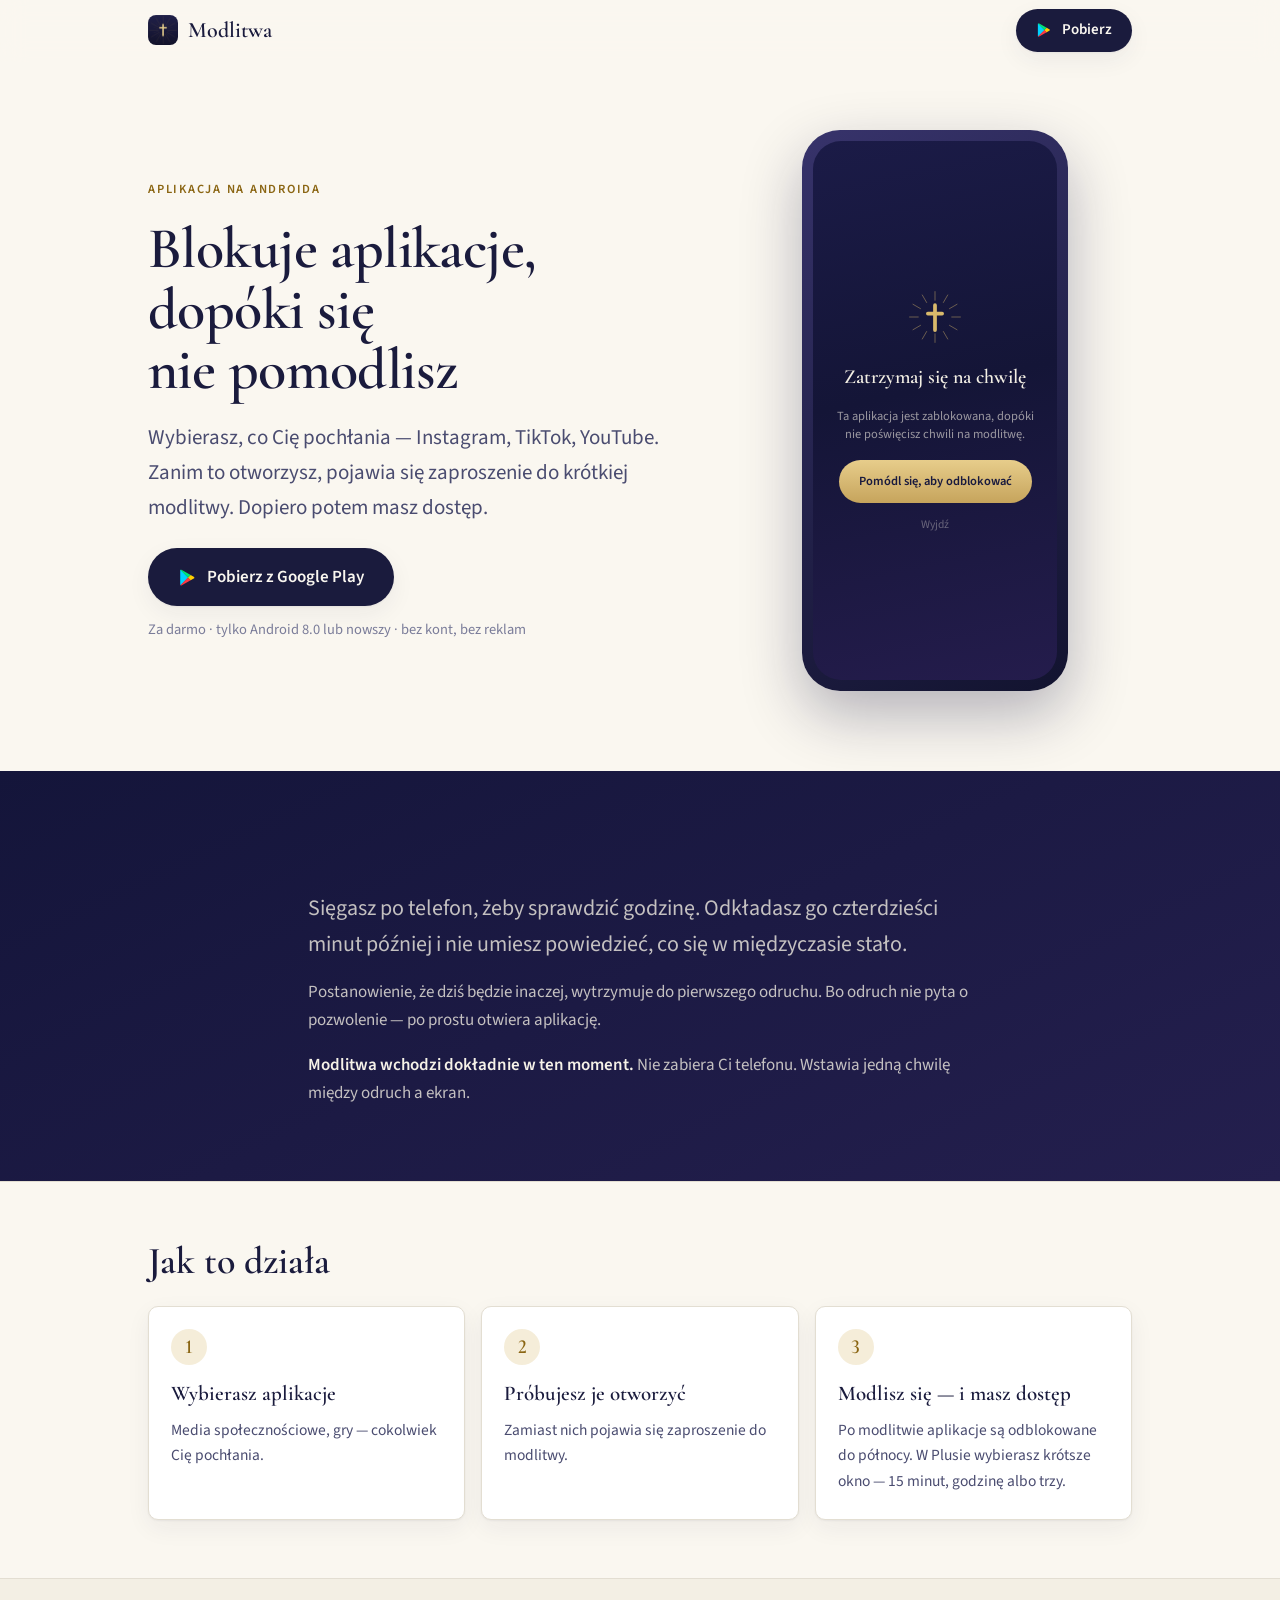
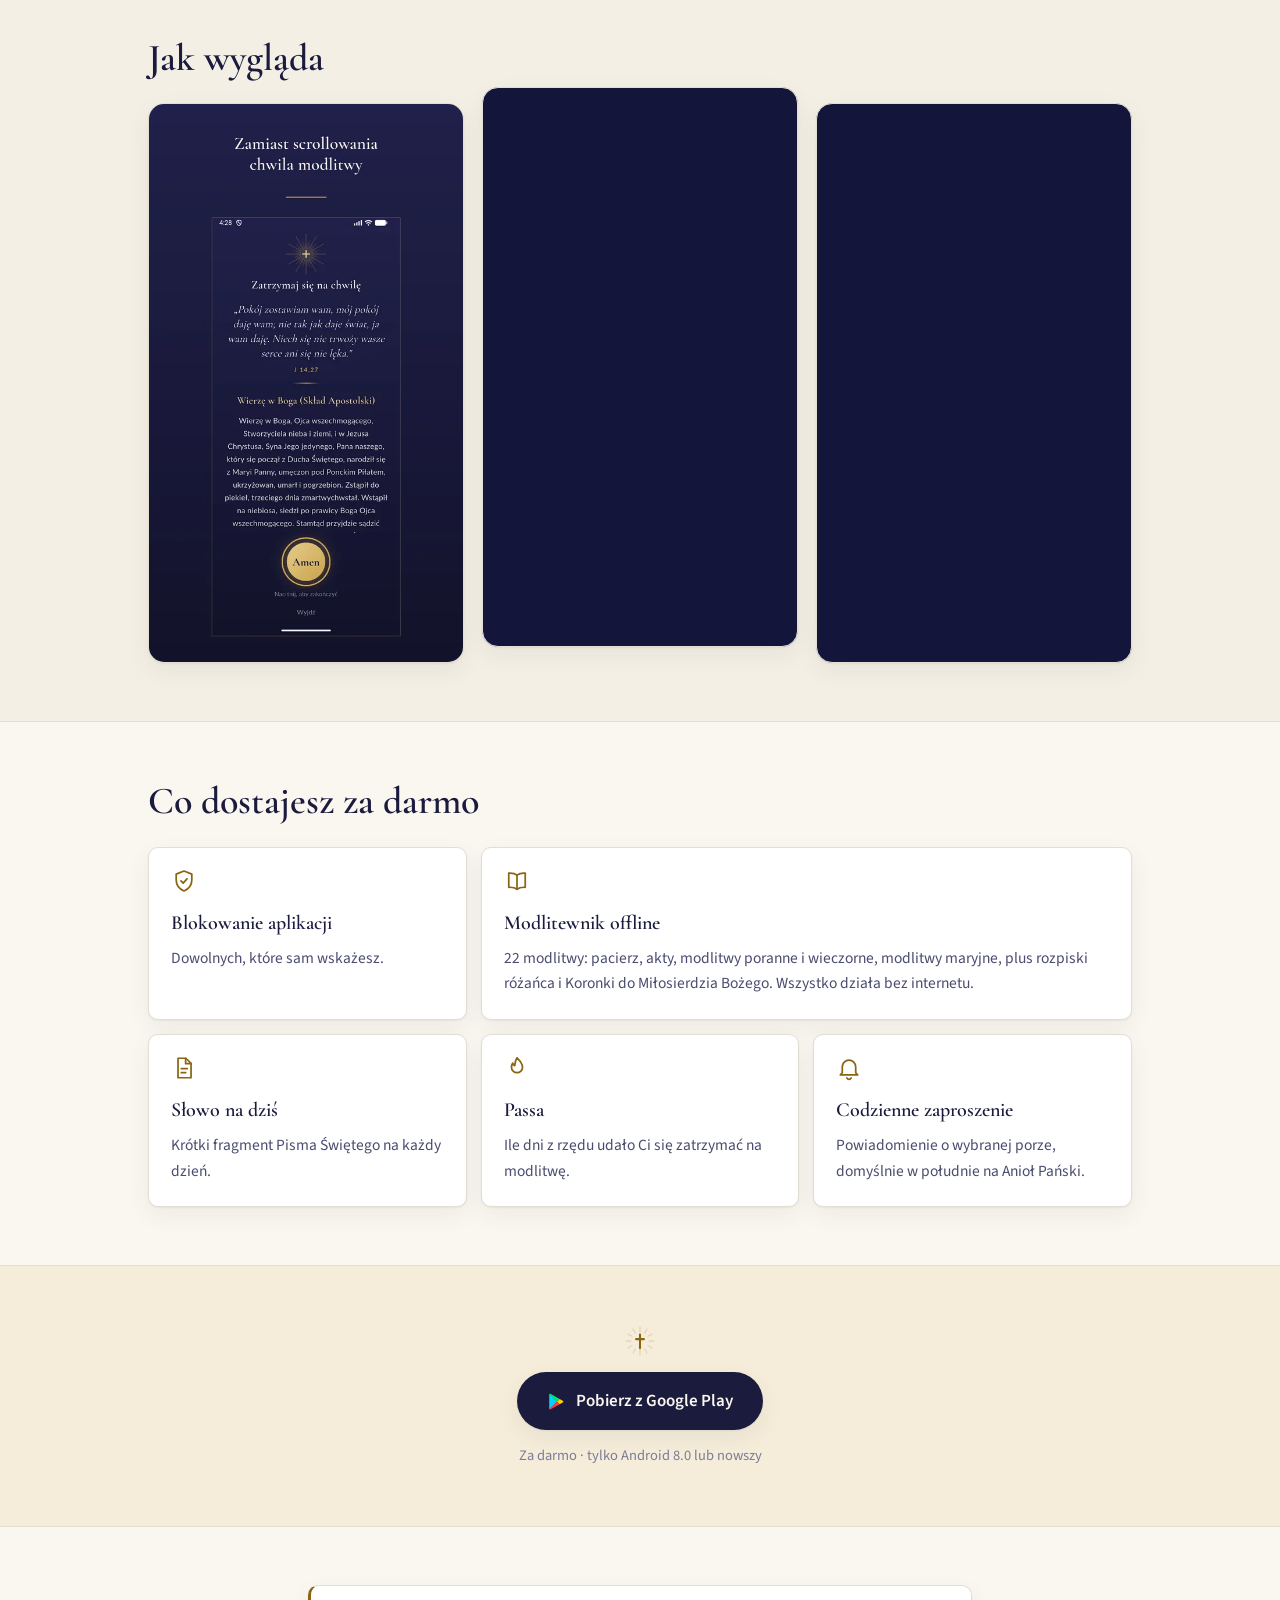
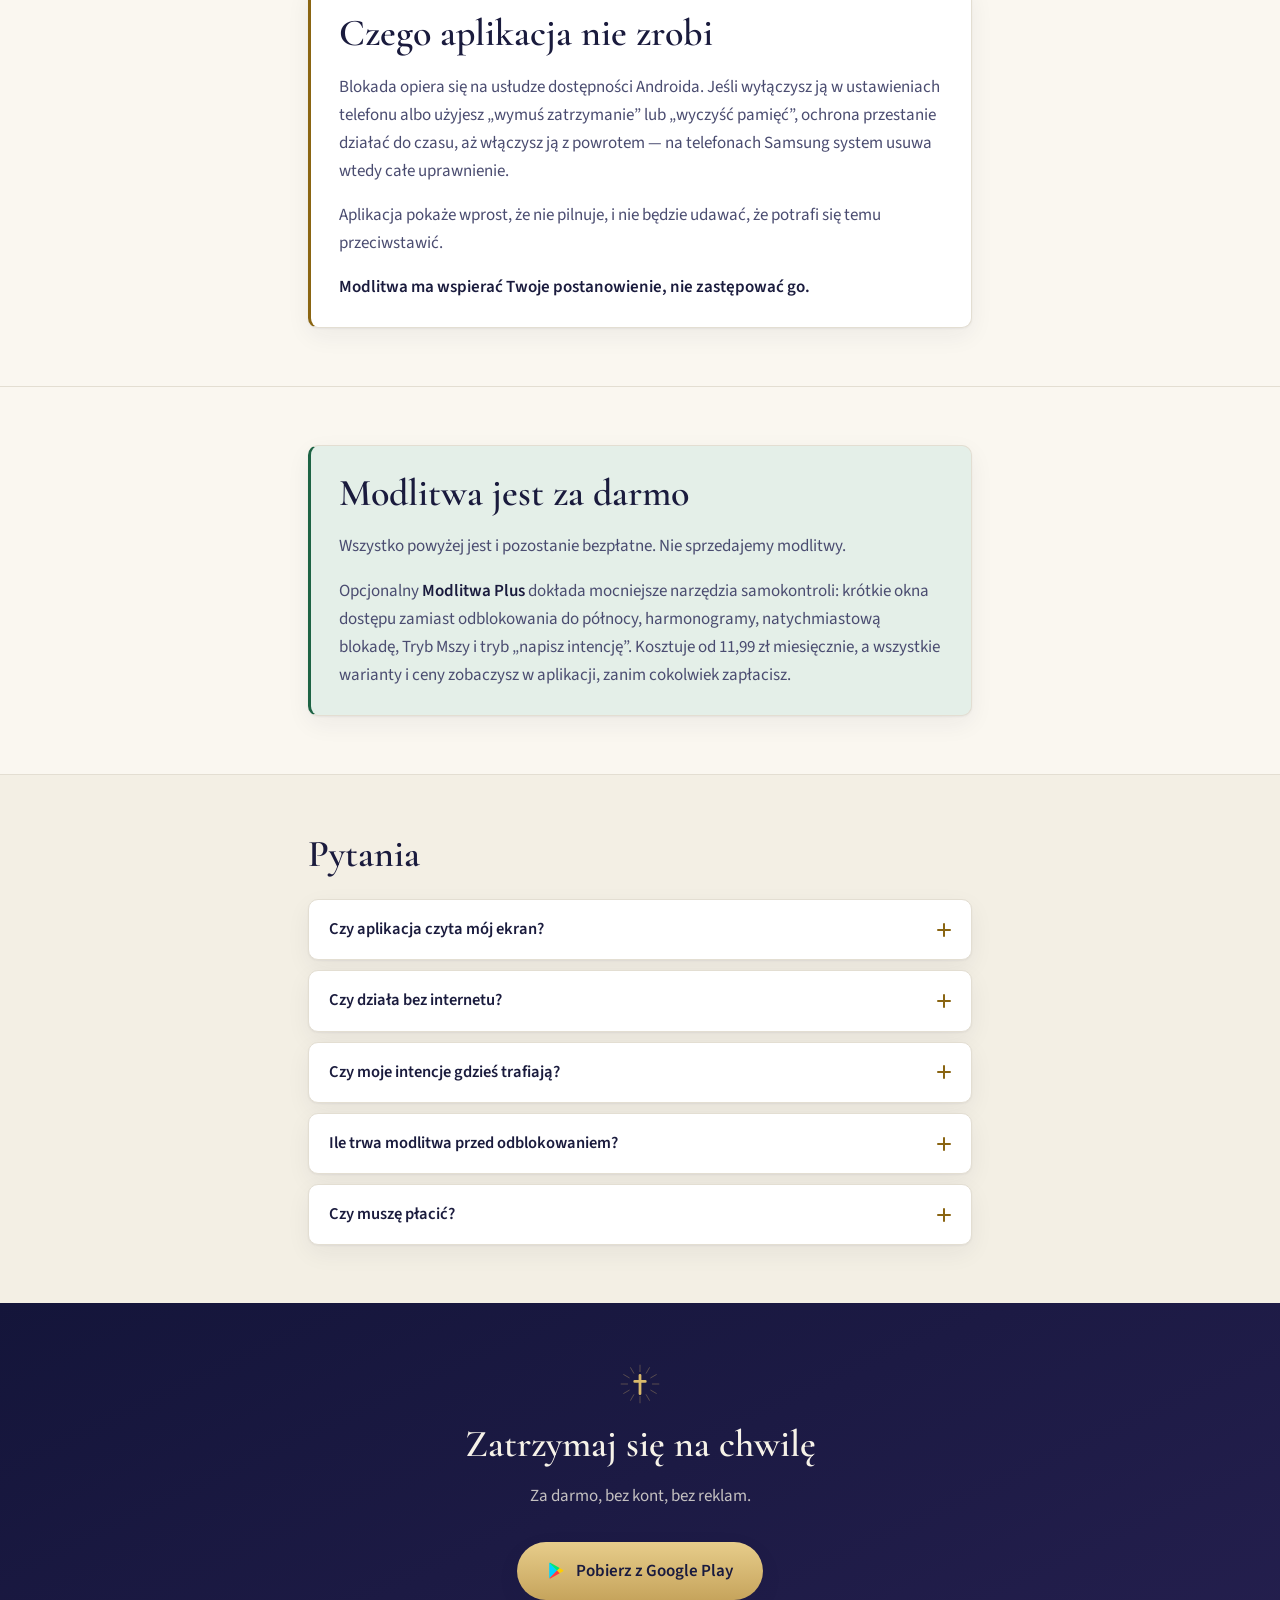
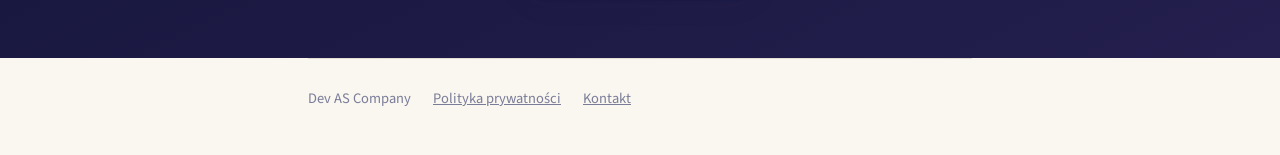
==== commit 14082244: "feat(strona): animacje wejscia i logo Google Play przy przyciskach Logo Play jako inline SVG w kazdy" ====
--- a/index.html
+++ b/index.html
@@ -73,6 +73,14 @@
   ]
 }
 </script>
+<script>
+  /* Klasa js wygasza elementy jeszcze przed pierwszym malowaniem.
+     Bez skryptu i przy ograniczonym ruchu strona zostaje w pelni widoczna. */
+  if ('IntersectionObserver' in window &&
+      !matchMedia('(prefers-reduced-motion: reduce)').matches) {
+    document.documentElement.className += ' js';
+  }
+</script>
 </head>
 <body>
 
@@ -111,7 +119,15 @@
       <path d="M10 21.2a2.2 2.2 0 0 0 4 0"/>
     </g>
   </symbol>
+  <symbol id="i-play" viewBox="0 0 24 24">
+    <path fill="#00D3FF" d="M3.1 2.3c-.2.3-.3.7-.3 1.2v17c0 .5.1.9.3 1.2l.1.1 9.5-9.5v-.3L3.2 2.2l-.1.1z"/>
+    <path fill="#FFCE00" d="m15.9 15.6-3.3-3.3v-.3l3.3-3.3.1.1 3.9 2.2c1.1.6 1.1 1.7 0 2.3l-3.9 2.2-.1.1z"/>
+    <path fill="#FF3A44" d="m16 15.5-3.4-3.4-9.5 9.6c.4.4 1 .4 1.7.1L16 15.5z"/>
+    <path fill="#00E677" d="M16 8.7 4.8 2.4c-.7-.4-1.3-.3-1.7.1l9.5 9.5L16 8.7z"/>
+  </symbol>
 </svg>
+
+<div class="straznik" aria-hidden="true"></div>
 
 <a class="pomin" href="#tresc">Przejdź do treści</a>
 
@@ -121,7 +137,7 @@
       <img src="img/icon_512.png" alt="" width="30" height="30">
       Modlitwa
     </a>
-    <a class="cta maly" href="https://play.google.com/store/apps/details?id=pl.modlitwa.modlitwa&amp;referrer=utm_source%3Dmodlitwa.app%26utm_medium%3Dstrona%26utm_campaign%3Dlanding%26utm_content%3Dpasek">Pobierz</a>
+    <a class="cta maly" href="https://play.google.com/store/apps/details?id=pl.modlitwa.modlitwa&amp;referrer=utm_source%3Dmodlitwa.app%26utm_medium%3Dstrona%26utm_campaign%3Dlanding%26utm_content%3Dpasek"><svg class="play" aria-hidden="true"><use href="#i-play"></use></svg>Pobierz</a>
   </div>
 </header>
 
@@ -129,17 +145,17 @@
 
   <section class="sztandar">
     <div class="wrap-szeroki sztandar-siatka">
-      <div class="sztandar-tresc">
+      <div class="sztandar-tresc grupa">
         <p class="marka">Aplikacja na Androida</p>
         <h1>Blokuje aplikacje, dopóki się nie pomodlisz</h1>
         <p class="lead">Wybierasz, co Cię pochłania — Instagram, TikTok, YouTube. Zanim to otworzysz, pojawia się zaproszenie do krótkiej modlitwy. Dopiero potem masz dostęp.</p>
         <div class="sztandar-akcja">
-          <a class="cta" href="https://play.google.com/store/apps/details?id=pl.modlitwa.modlitwa&amp;referrer=utm_source%3Dmodlitwa.app%26utm_medium%3Dstrona%26utm_campaign%3Dlanding%26utm_content%3Dhero">Pobierz z Google Play</a>
+          <a class="cta" href="https://play.google.com/store/apps/details?id=pl.modlitwa.modlitwa&amp;referrer=utm_source%3Dmodlitwa.app%26utm_medium%3Dstrona%26utm_campaign%3Dlanding%26utm_content%3Dhero"><svg class="play" aria-hidden="true"><use href="#i-play"></use></svg>Pobierz z Google Play</a>
           <p class="cta-sub">Za darmo · tylko Android 8.0 lub nowszy · bez kont, bez reklam</p>
         </div>
       </div>
 
-      <div class="telefon" role="img" aria-label="Ekran blokady w aplikacji: Zatrzymaj się na chwilę, z przyciskiem Pomódl się, aby odblokować">
+      <div class="telefon odslon" role="img" aria-label="Ekran blokady w aplikacji: Zatrzymaj się na chwilę, z przyciskiem Pomódl się, aby odblokować">
         <div class="ekran" aria-hidden="true">
           <svg class="krzyz"><use href="#i-krzyz"></use></svg>
           <p class="ekran-tytul">Zatrzymaj się na chwilę</p>
@@ -152,7 +168,7 @@
   </section>
 
   <section class="pas noc">
-    <div class="wrap">
+    <div class="wrap grupa">
       <h2>Znasz to</h2>
       <p class="wiodacy">Sięgasz po telefon, żeby sprawdzić godzinę. Odkładasz go czterdzieści minut później i nie umiesz powiedzieć, co się w międzyczasie stało.</p>
       <p>Postanowienie, że dziś będzie inaczej, wytrzymuje do pierwszego odruchu. Bo odruch nie pyta o pozwolenie — po prostu otwiera aplikację.</p>
@@ -162,8 +178,8 @@
 
   <section class="pas">
     <div class="wrap-szeroki">
-      <h2>Jak to działa</h2>
-      <div class="kroki">
+      <h2 class="odslon">Jak to działa</h2>
+      <div class="kroki grupa">
         <div class="krok">
           <span class="n">1</span>
           <h3>Wybierasz aplikacje</h3>
@@ -185,8 +201,8 @@
 
   <section class="pas tint">
     <div class="wrap-szeroki">
-      <h2>Jak wygląda</h2>
-      <div class="zrzuty">
+      <h2 class="odslon">Jak wygląda</h2>
+      <div class="zrzuty grupa">
         <img src="img/screenshot_1.webp" alt="Ekran modlitwy z tekstem i przyciskiem Amen" width="540" height="960" loading="lazy" decoding="async">
         <img src="img/screenshot_2.webp" alt="Zablokowana aplikacja i zaproszenie do modlitwy" width="540" height="960" loading="lazy" decoding="async">
         <img src="img/screenshot_3.webp" alt="Słowo na dziś i passa modlitewna" width="540" height="960" loading="lazy" decoding="async">
@@ -196,8 +212,8 @@
 
   <section class="pas">
     <div class="wrap-szeroki">
-      <h2>Co dostajesz za darmo</h2>
-      <div class="dary">
+      <h2 class="odslon">Co dostajesz za darmo</h2>
+      <div class="dary grupa">
         <div class="dar">
           <svg class="ikonka" aria-hidden="true"><use href="#i-tarcza"></use></svg>
           <h3>Blokowanie aplikacji</h3>
@@ -228,16 +244,16 @@
   </section>
 
   <section class="pas zloto">
-    <div class="wrap zacheta">
+    <div class="wrap zacheta grupa">
       <svg class="krzyz" aria-hidden="true"><use href="#i-krzyz"></use></svg>
-      <a class="cta" href="https://play.google.com/store/apps/details?id=pl.modlitwa.modlitwa&amp;referrer=utm_source%3Dmodlitwa.app%26utm_medium%3Dstrona%26utm_campaign%3Dlanding%26utm_content%3Dsrodek">Pobierz z Google Play</a>
+      <a class="cta" href="https://play.google.com/store/apps/details?id=pl.modlitwa.modlitwa&amp;referrer=utm_source%3Dmodlitwa.app%26utm_medium%3Dstrona%26utm_campaign%3Dlanding%26utm_content%3Dsrodek"><svg class="play" aria-hidden="true"><use href="#i-play"></use></svg>Pobierz z Google Play</a>
       <p class="cta-sub">Za darmo · tylko Android 8.0 lub nowszy</p>
     </div>
   </section>
 
   <section class="pas">
     <div class="wrap">
-      <div class="szczery">
+      <div class="szczery odslon">
         <h2>Czego aplikacja nie zrobi</h2>
         <p>Blokada opiera się na usłudze dostępności Androida. Jeśli wyłączysz ją w ustawieniach telefonu albo użyjesz „wymuś zatrzymanie” lub „wyczyść pamięć”, ochrona przestanie działać do czasu, aż włączysz ją z powrotem — na telefonach Samsung system usuwa wtedy całe uprawnienie.</p>
         <p>Aplikacja pokaże wprost, że nie pilnuje, i nie będzie udawać, że potrafi się temu przeciwstawić.</p>
@@ -248,7 +264,7 @@
 
   <section class="pas">
     <div class="wrap">
-      <div class="szczery darmo">
+      <div class="szczery darmo odslon">
         <h2>Modlitwa jest za darmo</h2>
         <p>Wszystko powyżej jest i pozostanie bezpłatne. Nie sprzedajemy modlitwy.</p>
         <p>Opcjonalny <strong>Modlitwa Plus</strong> dokłada mocniejsze narzędzia samokontroli: krótkie okna dostępu zamiast odblokowania do północy, harmonogramy, natychmiastową blokadę, Tryb Mszy i tryb „napisz intencję”. Kosztuje od 11,99 zł miesięcznie, a wszystkie warianty i ceny zobaczysz w aplikacji, zanim cokolwiek zapłacisz.</p>
@@ -258,8 +274,8 @@
 
   <section class="pas tint">
     <div class="wrap">
-      <h2>Pytania</h2>
-      <div class="pytania">
+      <h2 class="odslon">Pytania</h2>
+      <div class="pytania grupa">
 
         <details>
           <summary>Czy aplikacja czyta mój ekran?</summary>
@@ -302,11 +318,11 @@
   </section>
 
   <section class="pas noc">
-    <div class="wrap koniec">
+    <div class="wrap koniec grupa">
       <svg class="krzyz" aria-hidden="true"><use href="#i-krzyz"></use></svg>
       <h2>Zatrzymaj się na chwilę</h2>
       <p>Za darmo, bez kont, bez reklam.</p>
-      <a class="cta" href="https://play.google.com/store/apps/details?id=pl.modlitwa.modlitwa&amp;referrer=utm_source%3Dmodlitwa.app%26utm_medium%3Dstrona%26utm_campaign%3Dlanding%26utm_content%3Dstopka">Pobierz z Google Play</a>
+      <a class="cta" href="https://play.google.com/store/apps/details?id=pl.modlitwa.modlitwa&amp;referrer=utm_source%3Dmodlitwa.app%26utm_medium%3Dstrona%26utm_campaign%3Dlanding%26utm_content%3Dstopka"><svg class="play" aria-hidden="true"><use href="#i-play"></use></svg>Pobierz z Google Play</a>
     </div>
   </section>
 
@@ -320,5 +336,38 @@
   </footer>
 </div>
 
+<script>
+(function () {
+  if (!document.documentElement.classList.contains('js')) return;
+
+  var cele = [].slice.call(document.querySelectorAll('.grupa > *, .odslon'));
+  cele.forEach(function (el) {
+    var rodzenstwo = cele.filter(function (x) { return x.parentElement === el.parentElement; });
+    el.style.setProperty('--opoznienie', rodzenstwo.indexOf(el) * 70 + 'ms');
+  });
+
+  var zadzialal = false;
+  var pokaz = function (el) { el.classList.add('widoczny'); };
+  var oko = new IntersectionObserver(function (wpisy, obserwator) {
+    zadzialal = true;
+    wpisy.forEach(function (w) {
+      if (w.isIntersecting) { pokaz(w.target); obserwator.unobserve(w.target); }
+    });
+  }, { threshold: 0.15, rootMargin: '0px 0px -8% 0px' });
+  cele.forEach(function (el) { oko.observe(el); });
+
+  /* bezpiecznik: gdyby obserwator nigdy nie zadzialal, tresc i tak sie pokaze */
+  setTimeout(function () { if (!zadzialal) cele.forEach(pokaz); }, 2500);
+
+  var straznik = document.querySelector('.straznik');
+  var pasek = document.querySelector('.pasek');
+  if (straznik && pasek) {
+    new IntersectionObserver(function (wpisy) {
+      pasek.classList.toggle('odklejony', !wpisy[0].isIntersecting);
+    }).observe(straznik);
+  }
+})();
+</script>
+
 </body>
 </html>
--- a/styl.css
+++ b/styl.css
@@ -41,6 +41,7 @@
     --noc: #0C0D22;
     --noc-2: #181436;
     --cien: 0 1px 2px rgba(0, 0, 0, 0.28), 0 8px 24px rgba(0, 0, 0, 0.34);
+    --cien-mocny: 0 24px 60px rgba(0, 0, 0, 0.55);
   }
 }
 
@@ -109,6 +110,8 @@
 .cta:hover { transform: translateY(-2px); box-shadow: 0 10px 26px rgba(26, 27, 61, 0.18); }
 .cta:focus-visible { outline: 3px solid var(--gold); outline-offset: 3px; }
 .cta.maly { font-size: 15px; padding: 9px 20px; }
+.play { width: 19px; height: 19px; flex: none; }
+.cta.maly .play { width: 16px; height: 16px; }
 .cta-sub { font-size: 14.5px; color: var(--ink-faint); margin: 0; }
 
 /* ---- pominięcie nawigacji ---- */
@@ -126,7 +129,12 @@
   background: color-mix(in srgb, var(--ground) 82%, transparent);
   -webkit-backdrop-filter: blur(12px);
   backdrop-filter: blur(12px);
-  border-bottom: 1px solid var(--rule);
+  border-bottom: 1px solid transparent;
+  transition: border-color .3s ease, box-shadow .3s ease;
+}
+.pasek.odklejony {
+  border-bottom-color: var(--rule);
+  box-shadow: 0 6px 22px rgba(20, 21, 58, 0.07);
 }
 .pasek-w {
   max-width: 64rem; margin: 0 auto; padding: 9px 20px;
@@ -182,7 +190,14 @@
   display: flex; flex-direction: column; align-items: center; justify-content: center;
   gap: 13px; padding: 26px 20px; text-align: center;
 }
-.ekran .krzyz { width: 62px; height: 62px; color: var(--zloto); }
+.ekran .krzyz {
+  width: 62px; height: 62px; color: var(--zloto);
+  animation: blask 5.5s ease-in-out infinite;
+}
+@keyframes blask {
+  0%, 100% { filter: drop-shadow(0 0 5px rgba(217, 185, 107, 0.25)); }
+  50% { filter: drop-shadow(0 0 16px rgba(217, 185, 107, 0.55)); }
+}
 .ekran-tytul { font-family: var(--display); font-size: 20px; font-weight: 600; color: #F3EFE4; margin: 0; }
 .ekran-opis { font-size: 12.5px; line-height: 1.45; color: rgba(243, 239, 228, 0.6); margin: 0; }
 .ekran-guzik {
@@ -215,6 +230,13 @@
   background: var(--surface); border: 1px solid var(--rule);
   border-radius: var(--r); padding: 22px 22px 24px; box-shadow: var(--cien);
 }
+@media (hover: hover) {
+  .krok, .dar { transition: box-shadow .25s ease, border-color .25s ease; }
+  .krok:hover, .dar:hover {
+    border-color: var(--gold);
+    box-shadow: 0 12px 30px rgba(26, 27, 61, 0.10);
+  }
+}
 .krok .n {
   display: inline-flex; align-items: center; justify-content: center;
   width: 36px; height: 36px; margin-bottom: 12px;
@@ -230,8 +252,16 @@
   display: block; width: 100%; height: auto;
   border-radius: 16px; border: 1px solid var(--rule);
   box-shadow: var(--cien); background: var(--noc);
-}
-@media (min-width: 52rem) { .zrzuty img:nth-child(2) { transform: translateY(-16px); } }
+  transform: translateY(var(--przesun, 0px));
+  transition: transform .3s ease, box-shadow .3s ease;
+}
+@media (min-width: 52rem) {
+  .zrzuty img:nth-child(2) { --przesun: -16px; }
+}
+@media (min-width: 52rem) and (hover: hover) {
+  .zrzuty img:hover { --przesun: -8px; box-shadow: 0 18px 40px rgba(20, 21, 58, 0.16); }
+  .zrzuty img:nth-child(2):hover { --przesun: -26px; }
+}
 @media (max-width: 52rem) {
   .zrzuty {
     display: flex; gap: 14px; overflow-x: auto;
@@ -282,15 +312,26 @@
   border-radius: var(--r); box-shadow: var(--cien);
 }
 summary {
-  cursor: pointer; padding: 16px 20px;
+  position: relative;
+  cursor: pointer; padding: 16px 48px 16px 20px;
   font-weight: 600; font-size: 16.5px; list-style: none;
-  display: flex; justify-content: space-between; gap: 14px; align-items: center;
+  transition: color .2s ease;
 }
 summary::-webkit-details-marker { display: none; }
-summary::after { content: "+"; color: var(--gold); font-size: 22px; line-height: 1; flex: none; }
+summary::before, summary::after {
+  content: ""; position: absolute; right: 20px; top: 50%; margin-top: -1px;
+  width: 14px; height: 2px; border-radius: 2px; background: var(--gold);
+  transition: transform .3s cubic-bezier(.4, 0, .2, 1);
+}
+summary::before { transform: rotate(90deg); }
+details[open] summary::before { transform: rotate(0deg); }
 summary:focus-visible { outline: 2px solid var(--gold); outline-offset: -2px; border-radius: var(--r); }
 details[open] summary { color: var(--gold); }
-details[open] summary::after { content: "\2212"; }
+details[open] .odp { animation: rozwin .32s ease both; }
+@keyframes rozwin {
+  from { opacity: 0; transform: translateY(-6px); }
+  to { opacity: 1; transform: none; }
+}
 .odp { padding: 0 20px 18px; }
 .odp p { margin: 0 0 12px; font-size: 15.5px; }
 .odp p:last-child { margin-bottom: 0; }
@@ -350,6 +391,20 @@
 th { font-weight: 600; color: var(--ink); white-space: nowrap; }
 td { color: var(--ink-soft); }
 
+/* ---- odslanianie przy przewijaniu ---- */
+.straznik { position: absolute; top: 0; left: 0; width: 1px; height: 1px; }
+
+.js .grupa > *, .js .odslon { opacity: 0; transform: translateY(18px); }
+.js .grupa > *.widoczny, .js .odslon.widoczny {
+  opacity: 1;
+  transform: translateY(var(--przesun, 0px));
+  transition: opacity .7s ease var(--opoznienie, 0ms),
+              transform .7s cubic-bezier(.22, .61, .36, 1) var(--opoznienie, 0ms);
+}
+
+html { scroll-behavior: smooth; }
+
 @media (prefers-reduced-motion: reduce) {
   *, *::before, *::after { animation: none !important; transition: none !important; }
-}
+  html { scroll-behavior: auto !important; }
+}
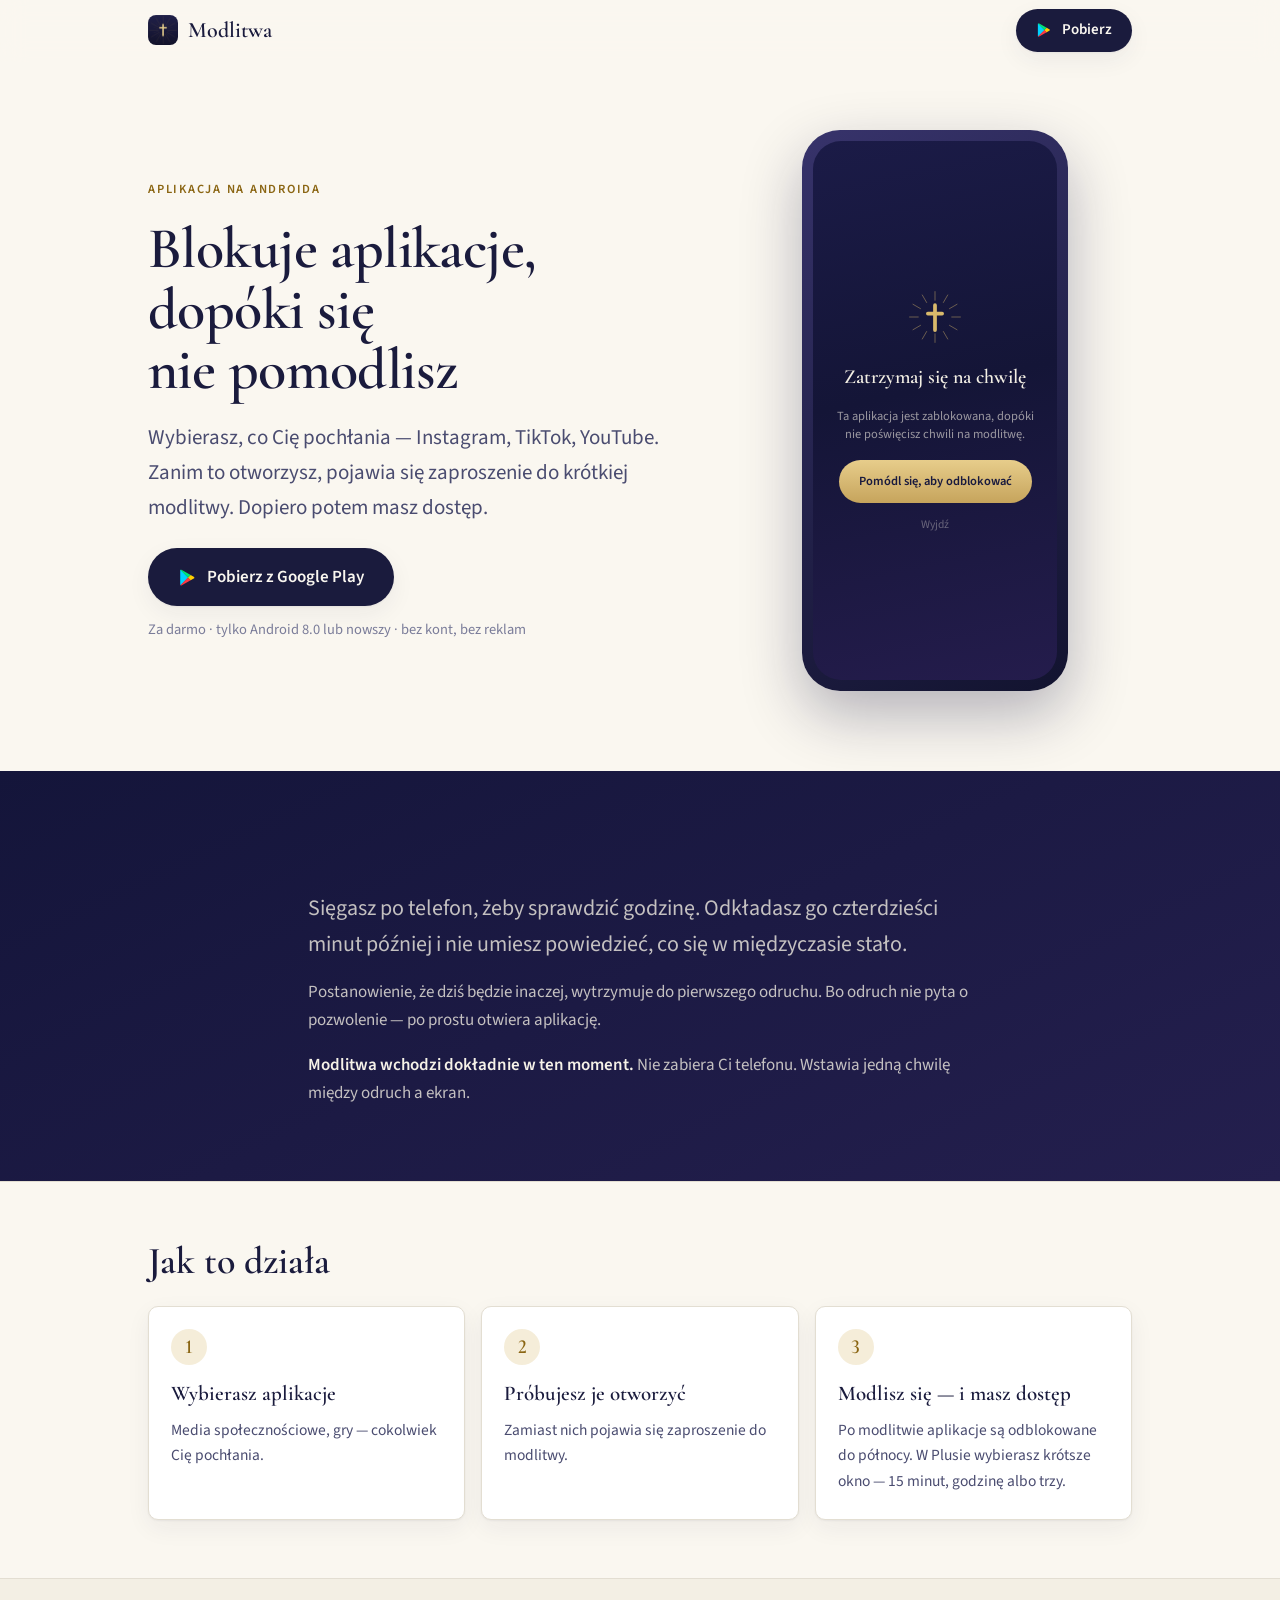
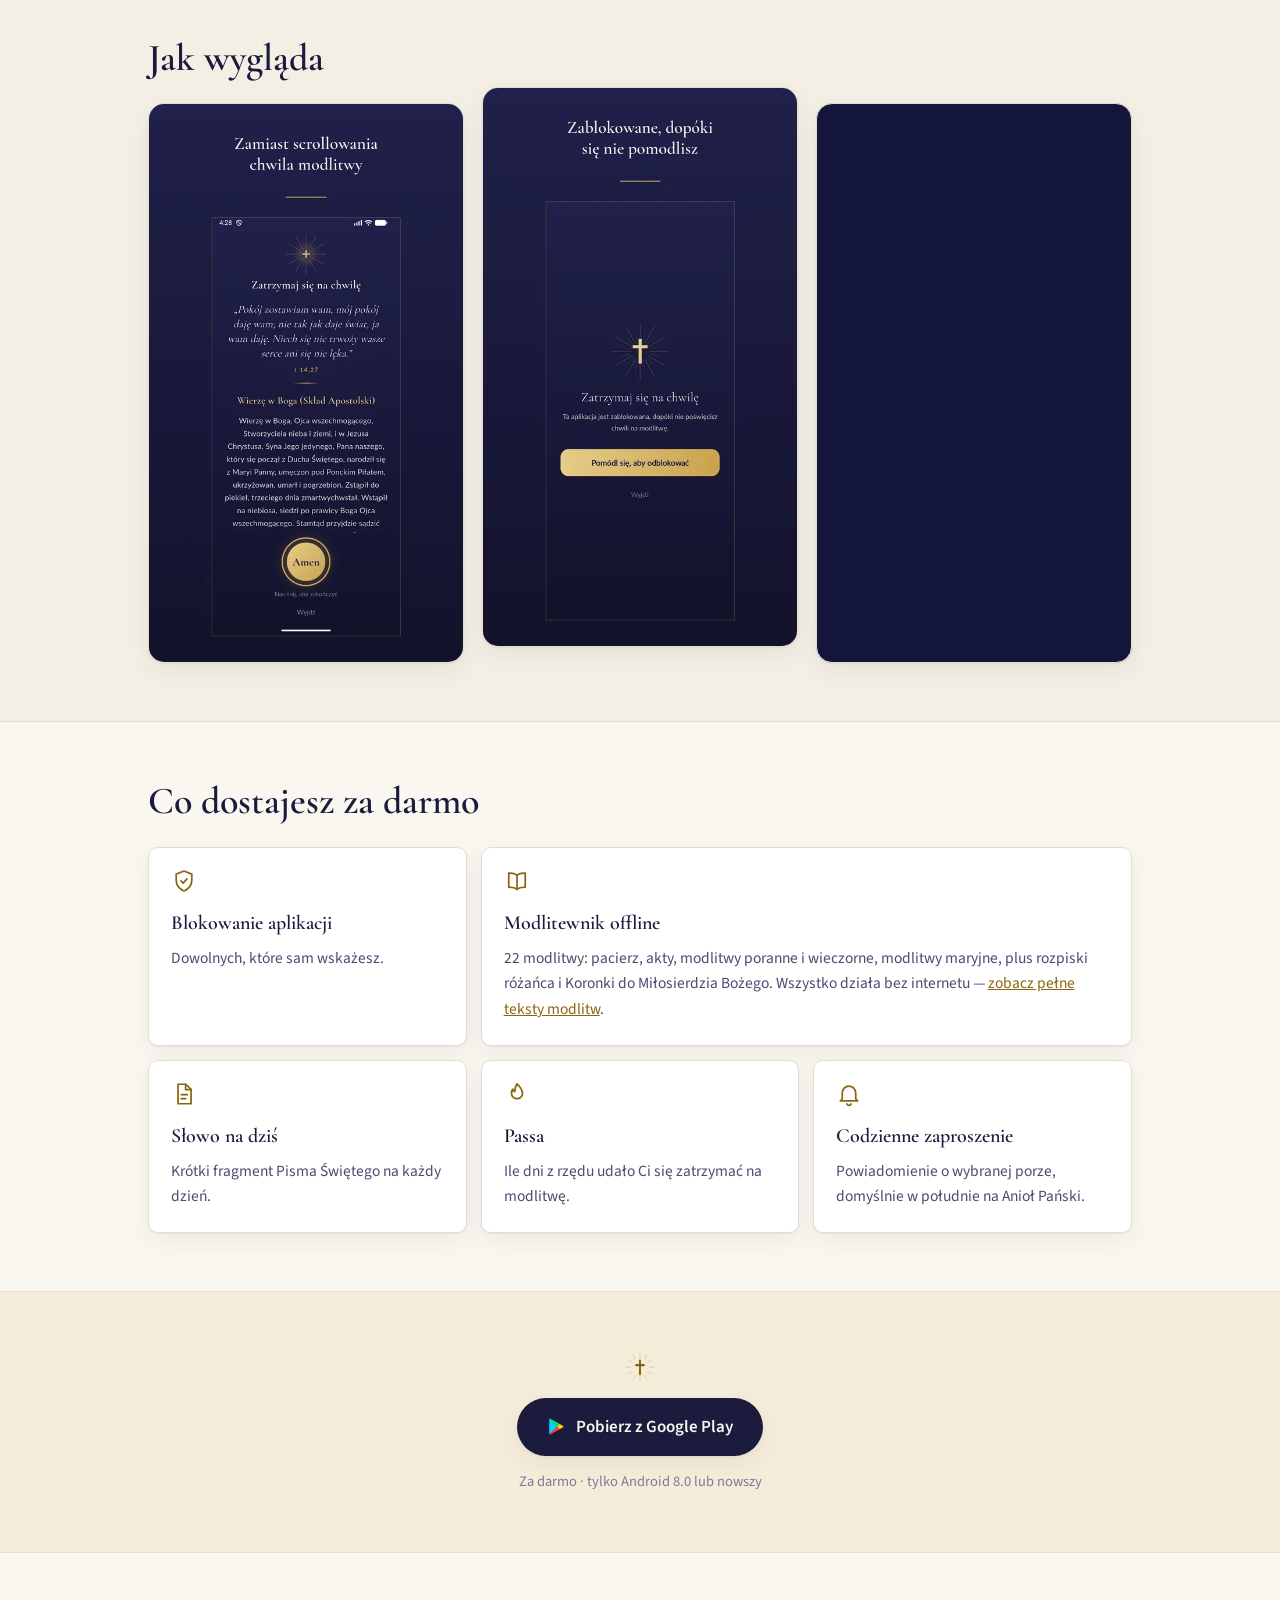
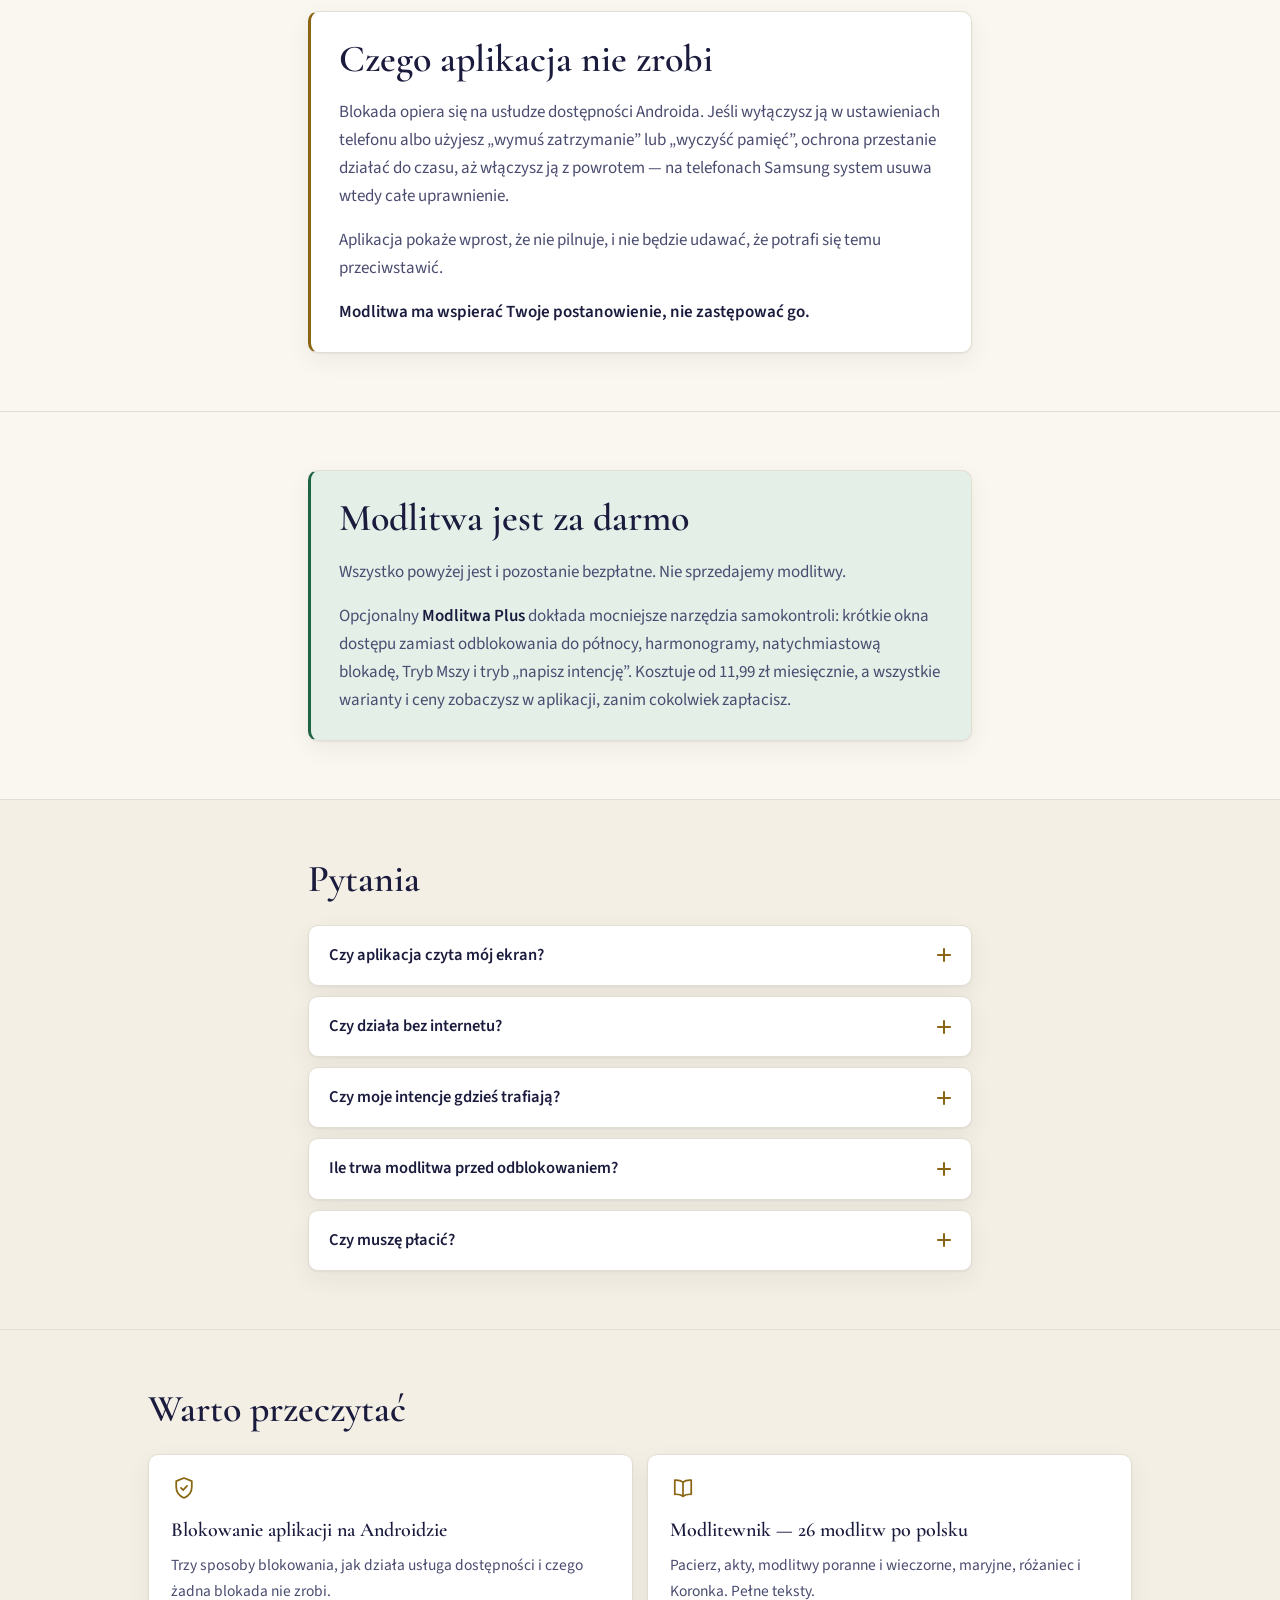
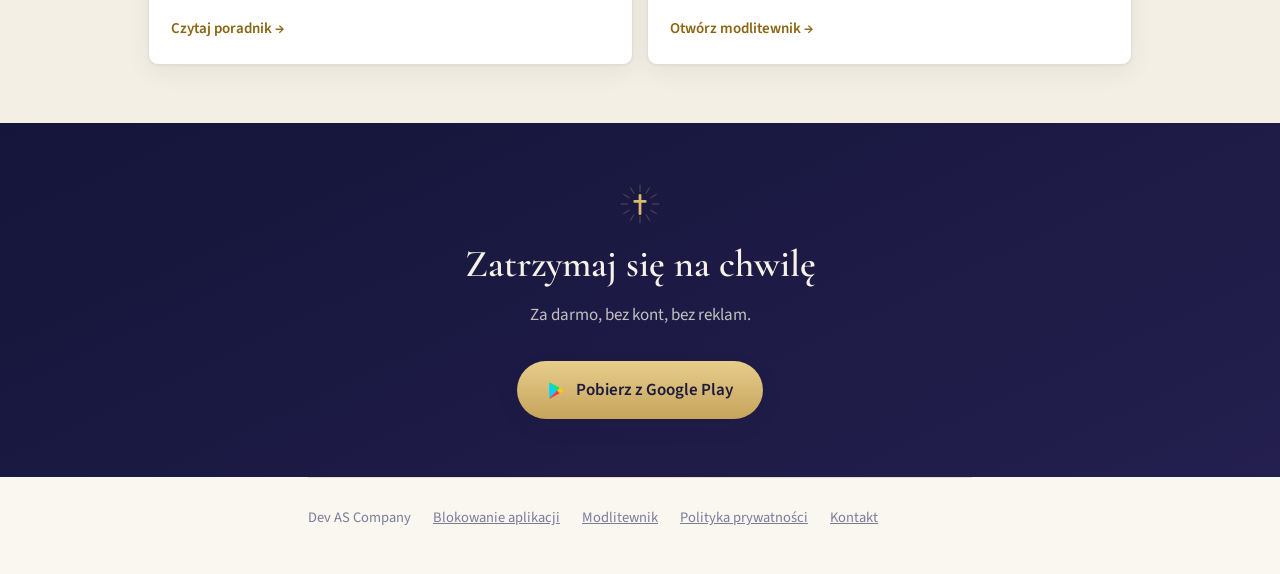
==== commit f8a92b42: "feat(strona): dwie strony pod wyszukiwarke i SEO strony glownej Strona miala jeden adres i zadnej tr" ====
--- a/index.html
+++ b/index.html
@@ -3,9 +3,9 @@
 <head>
 <meta charset="utf-8">
 <meta name="viewport" content="width=device-width, initial-scale=1">
-<title>Modlitwa — blokada aplikacji, które kradną Ci czas</title>
-<meta name="description" content="Blokuje wybrane aplikacje, dopóki się nie pomodlisz. Modlitewnik offline, słowo na dziś, passa modlitewna. Za darmo na Androida.">
-<meta property="og:title" content="Modlitwa — blokada aplikacji">
+<title>Modlitwa — blokowanie aplikacji i modlitewnik na Androida</title>
+<meta name="description" content="Blokowanie aplikacji, dopóki się nie pomodlisz, i modlitewnik offline z 26 modlitwami po polsku. Na Androida, za darmo, bez kont i reklam.">
+<meta property="og:title" content="Modlitwa — blokowanie aplikacji i modlitewnik offline">
 <meta property="og:description" content="Zanim otworzysz aplikację, która kradnie Ci czas — poświęć minutę na modlitwę.">
 <meta property="og:type" content="website">
 <meta property="og:url" content="https://modlitwa.app/">
@@ -18,6 +18,7 @@
 <meta name="twitter:card" content="summary_large_image">
 <meta name="theme-color" content="#FAF7F0" media="(prefers-color-scheme: light)">
 <meta name="theme-color" content="#12132C" media="(prefers-color-scheme: dark)">
+<meta name="robots" content="index, follow">
 <link rel="canonical" href="https://modlitwa.app/">
 <link rel="icon" href="img/icon_512.png">
 <link rel="preconnect" href="https://fonts.googleapis.com">
@@ -37,6 +38,17 @@
   "isAccessibleForFree": true,
   "author": { "@type": "Organization", "name": "Dev AS Company" },
   "offers": { "@type": "Offer", "price": "0", "priceCurrency": "PLN" }
+}
+</script>
+<script type="application/ld+json">
+{
+  "@context": "https://schema.org",
+  "@type": "WebSite",
+  "name": "Modlitwa",
+  "alternateName": "Modlitwa — blokowanie aplikacji i modlitewnik",
+  "url": "https://modlitwa.app/",
+  "inLanguage": "pl",
+  "publisher": { "@type": "Organization", "name": "Dev AS Company", "url": "https://modlitwa.app/" }
 }
 </script>
 <script type="application/ld+json">
@@ -222,7 +234,7 @@
         <div class="dar szeroki">
           <svg class="ikonka" aria-hidden="true"><use href="#i-ksiega"></use></svg>
           <h3>Modlitewnik offline</h3>
-          <p>22 modlitwy: pacierz, akty, modlitwy poranne i wieczorne, modlitwy maryjne, plus rozpiski różańca i Koronki do Miłosierdzia Bożego. Wszystko działa bez internetu.</p>
+          <p>22 modlitwy: pacierz, akty, modlitwy poranne i wieczorne, modlitwy maryjne, plus rozpiski różańca i Koronki do Miłosierdzia Bożego. Wszystko działa bez internetu — <a href="modlitewnik.html">zobacz pełne teksty modlitw</a>.</p>
         </div>
         <div class="dar">
           <svg class="ikonka" aria-hidden="true"><use href="#i-slowo"></use></svg>
@@ -317,6 +329,26 @@
     </div>
   </section>
 
+  <section class="pas tint">
+    <div class="wrap-szeroki">
+      <h2 class="odslon">Warto przeczytać</h2>
+      <div class="poradniki grupa">
+        <a class="dar" href="blokowanie-aplikacji.html">
+          <svg class="ikonka" aria-hidden="true"><use href="#i-tarcza"></use></svg>
+          <h3>Blokowanie aplikacji na Androidzie</h3>
+          <p>Trzy sposoby blokowania, jak działa usługa dostępności i czego żadna blokada nie zrobi.</p>
+          <span class="wiecej">Czytaj poradnik →</span>
+        </a>
+        <a class="dar" href="modlitewnik.html">
+          <svg class="ikonka" aria-hidden="true"><use href="#i-ksiega"></use></svg>
+          <h3>Modlitewnik — 26 modlitw po polsku</h3>
+          <p>Pacierz, akty, modlitwy poranne i wieczorne, maryjne, różaniec i Koronka. Pełne teksty.</p>
+          <span class="wiecej">Otwórz modlitewnik →</span>
+        </a>
+      </div>
+    </div>
+  </section>
+
   <section class="pas noc">
     <div class="wrap koniec grupa">
       <svg class="krzyz" aria-hidden="true"><use href="#i-krzyz"></use></svg>
@@ -331,6 +363,8 @@
 <div class="wrap">
   <footer>
     <span>Dev AS Company</span>
+    <a href="blokowanie-aplikacji.html">Blokowanie aplikacji</a>
+    <a href="modlitewnik.html">Modlitewnik</a>
     <a href="prywatnosc.html">Polityka prywatności</a>
     <a href="mailto:devas.app.company@gmail.com">Kontakt</a>
   </footer>
--- a/styl.css
+++ b/styl.css
@@ -391,6 +391,56 @@
 th { font-weight: 600; color: var(--ink); white-space: nowrap; }
 td { color: var(--ink-soft); }
 
+/* ---- spis treści na stronach poradnikowych ---- */
+.spis {
+  background: var(--surface);
+  border: 1px solid var(--rule);
+  border-left: 3px solid var(--gold);
+  border-radius: var(--r);
+  padding: 18px 24px;
+  margin: 26px 0 36px;
+  box-shadow: var(--cien);
+}
+.spis-tytul {
+  margin: 0 0 8px; font-size: 12.5px; font-weight: 600;
+  letter-spacing: 0.12em; text-transform: uppercase; color: var(--gold);
+}
+.spis ul { margin: 0; padding-left: 1.1em; color: var(--ink-soft); }
+.spis li { margin-bottom: 5px; }
+.spis .ile { margin-left: 6px; font-size: 13px; color: var(--ink-faint); font-variant-numeric: lining-nums; }
+
+/* ---- pojedyncza modlitwa ---- */
+.modlitwa {
+  background: var(--surface);
+  border: 1px solid var(--rule);
+  border-radius: var(--r);
+  padding: 20px 24px 22px;
+  margin: 0 0 14px;
+  box-shadow: var(--cien);
+}
+.modlitwa h3 { margin: 0 0 2px; font-size: 23px; }
+.czas { margin: 0 0 14px; font-size: 13px; color: var(--ink-faint); font-variant-numeric: lining-nums; }
+.tekst p {
+  font-family: var(--display);
+  font-weight: 400;
+  font-size: 21px;
+  line-height: 1.55;
+  color: var(--ink);
+  margin: 0 0 12px;
+}
+.tekst p:last-child { margin-bottom: 0; }
+.tekst.brak p { font-family: var(--body); font-size: 15.5px; color: var(--ink-faint); font-style: italic; }
+
+/* ---- karty poradników na stronie głównej ---- */
+.poradniki { display: grid; gap: 14px; margin-top: 24px; }
+@media (min-width: 44rem) { .poradniki { grid-template-columns: repeat(2, 1fr); } }
+a.dar { display: block; text-decoration: none; color: inherit; }
+a.dar h3 { color: var(--ink); }
+a.dar .wiecej {
+  display: inline-block; margin-top: 12px;
+  font-size: 15px; font-weight: 600; color: var(--gold);
+}
+
 /* ---- odslanianie przy przewijaniu ---- */
 .straznik { position: absolute; top: 0; left: 0; width: 1px; height: 1px; }
 
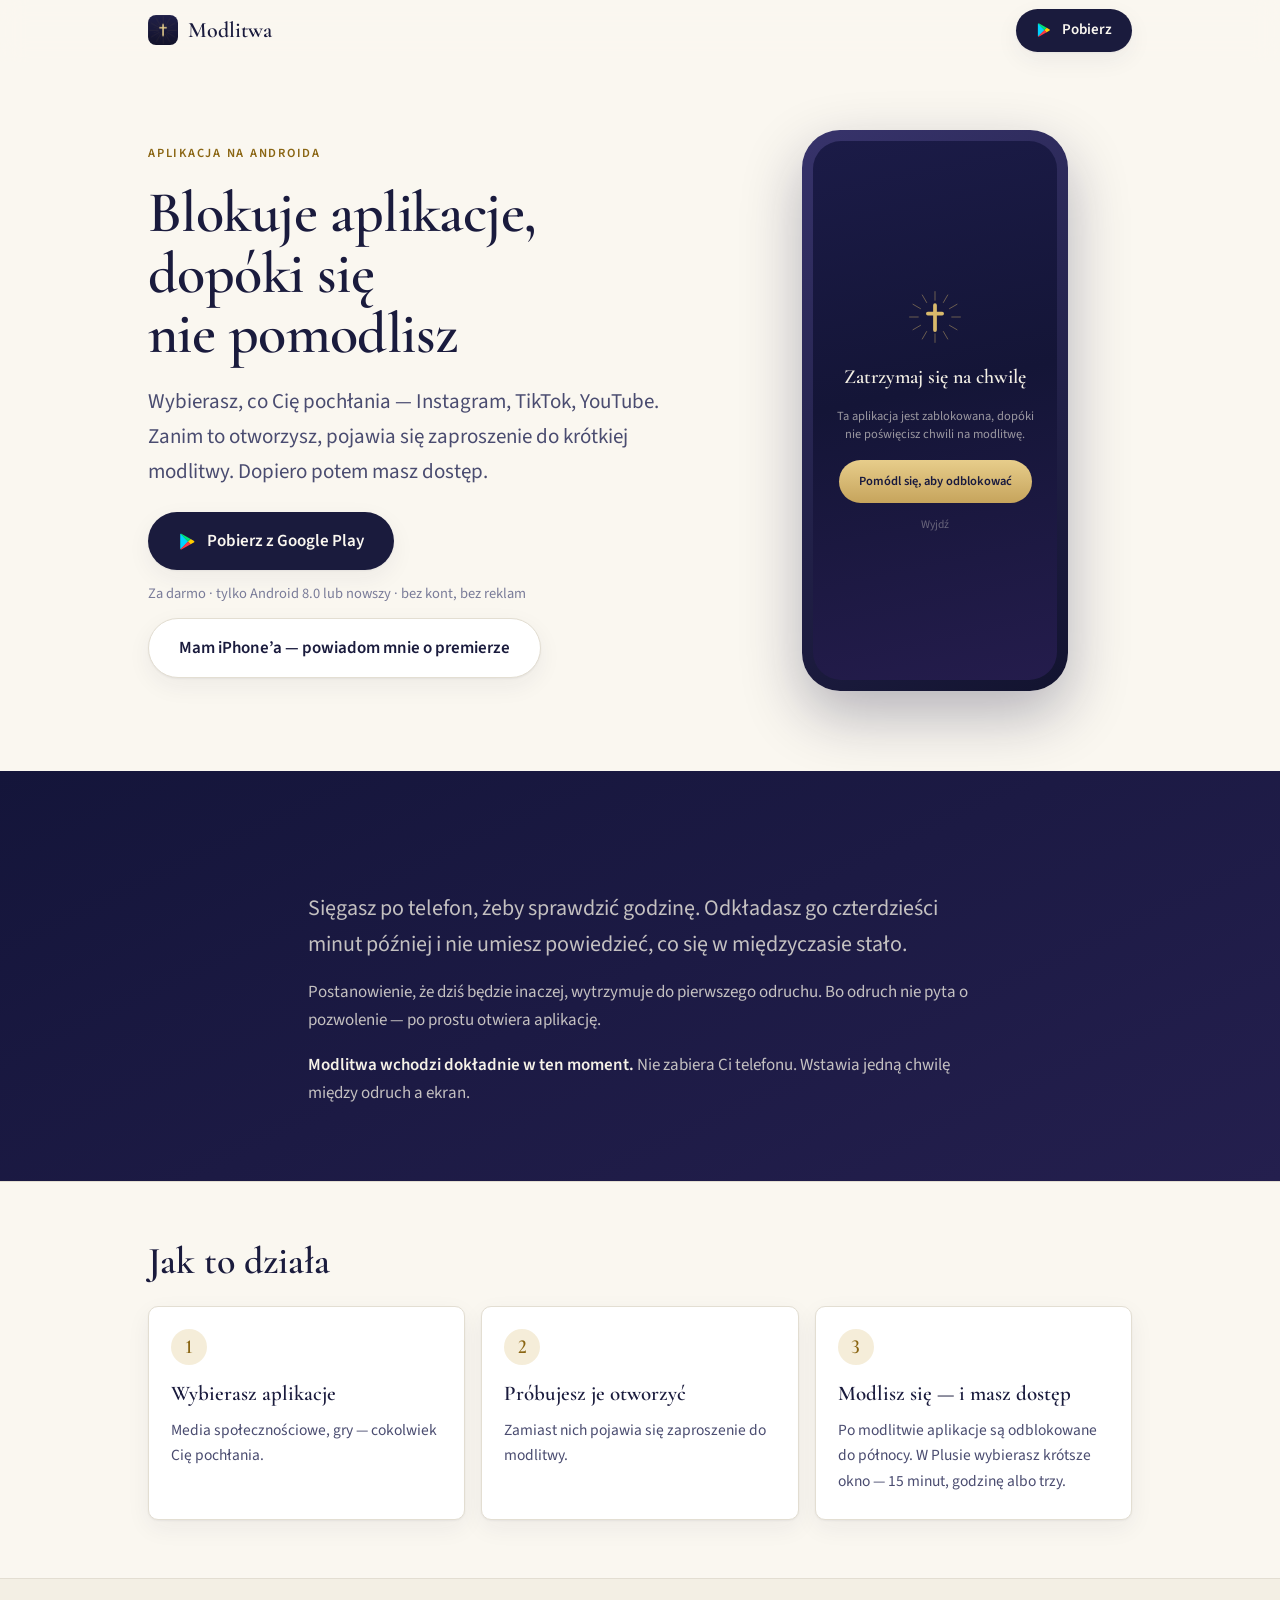
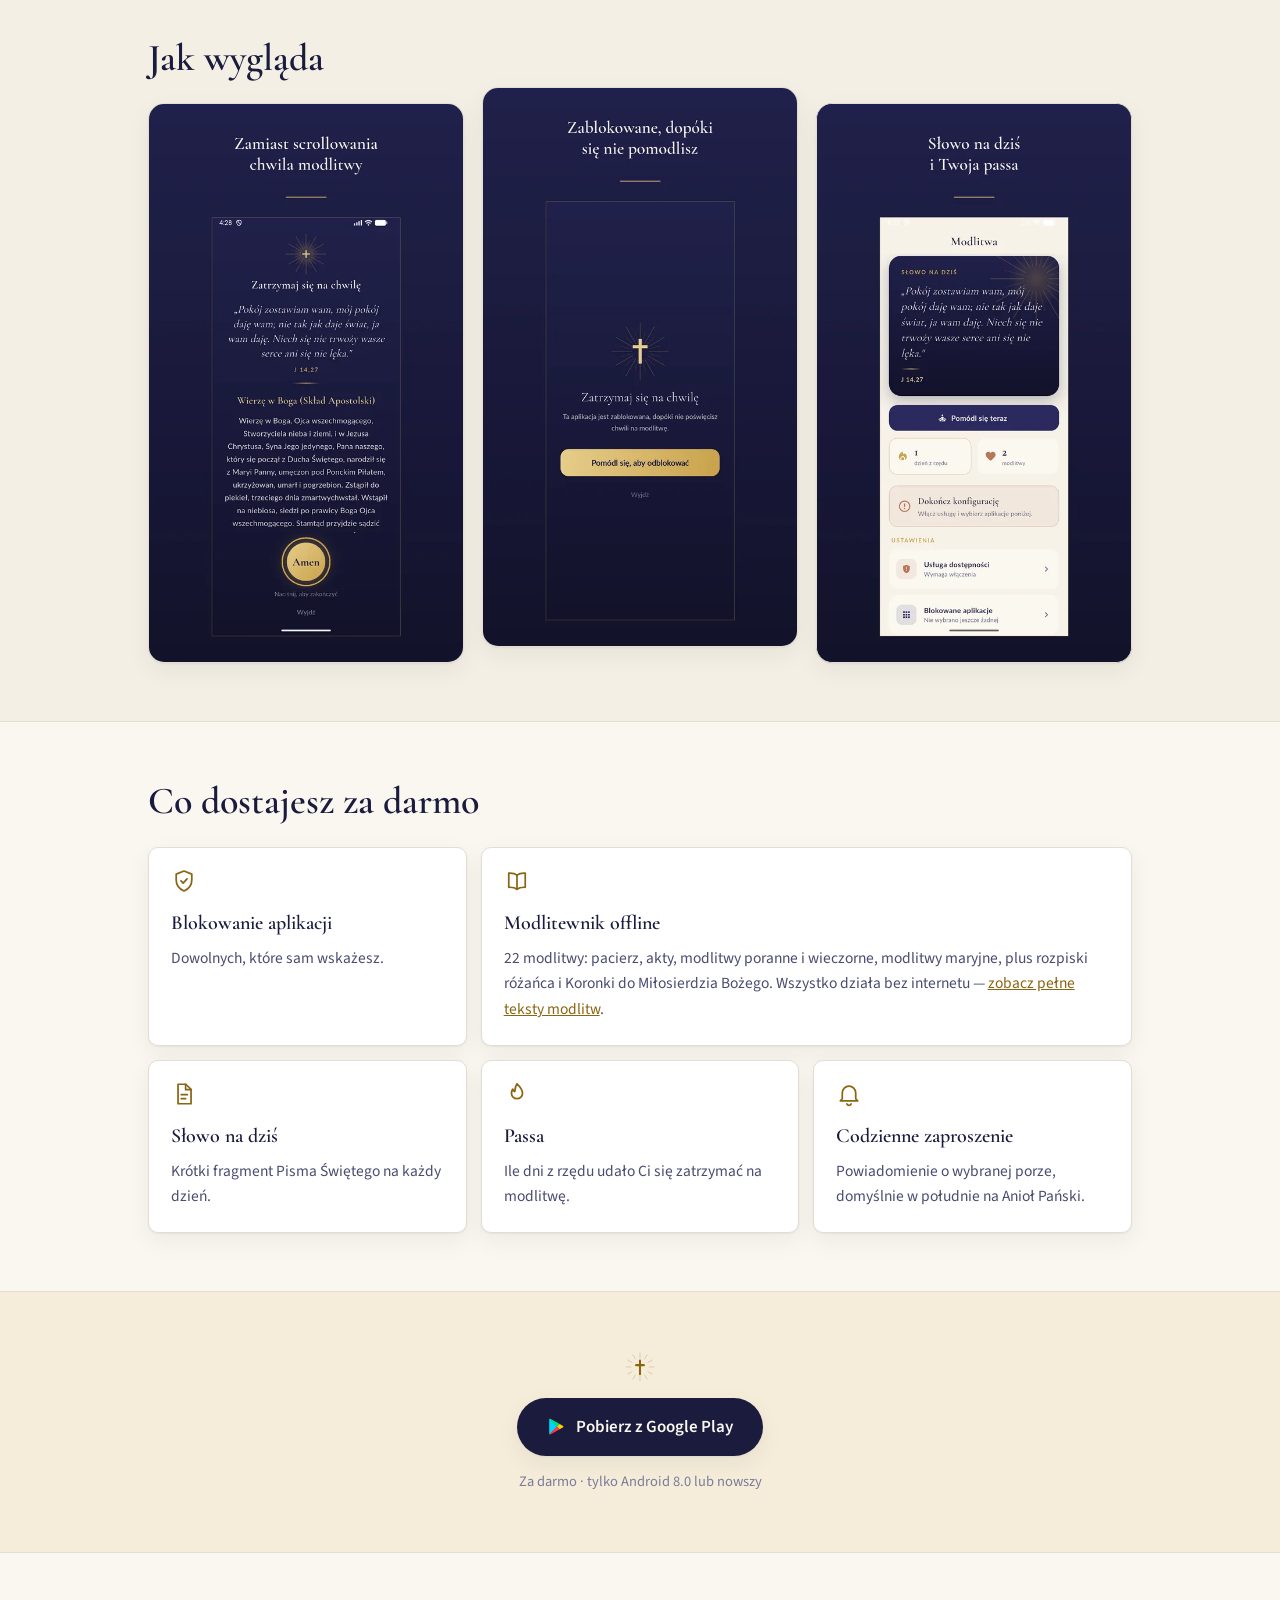
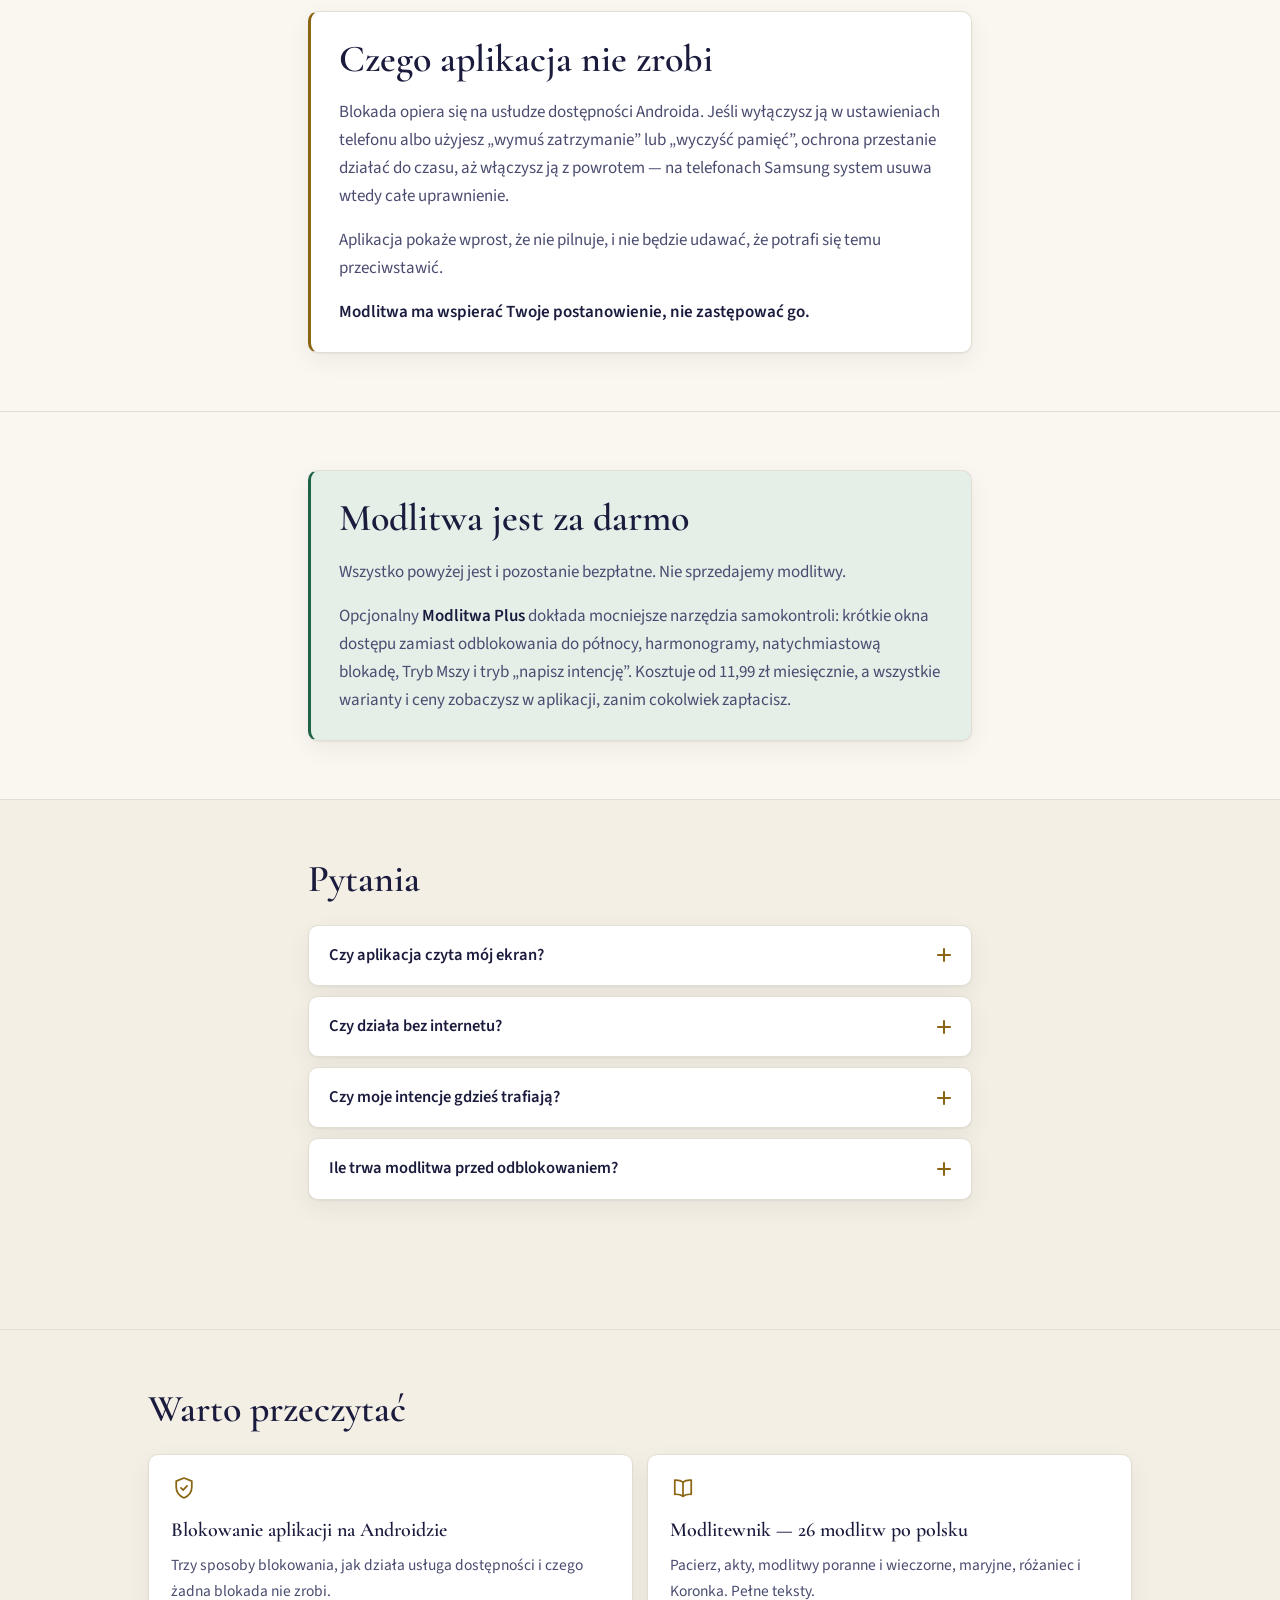
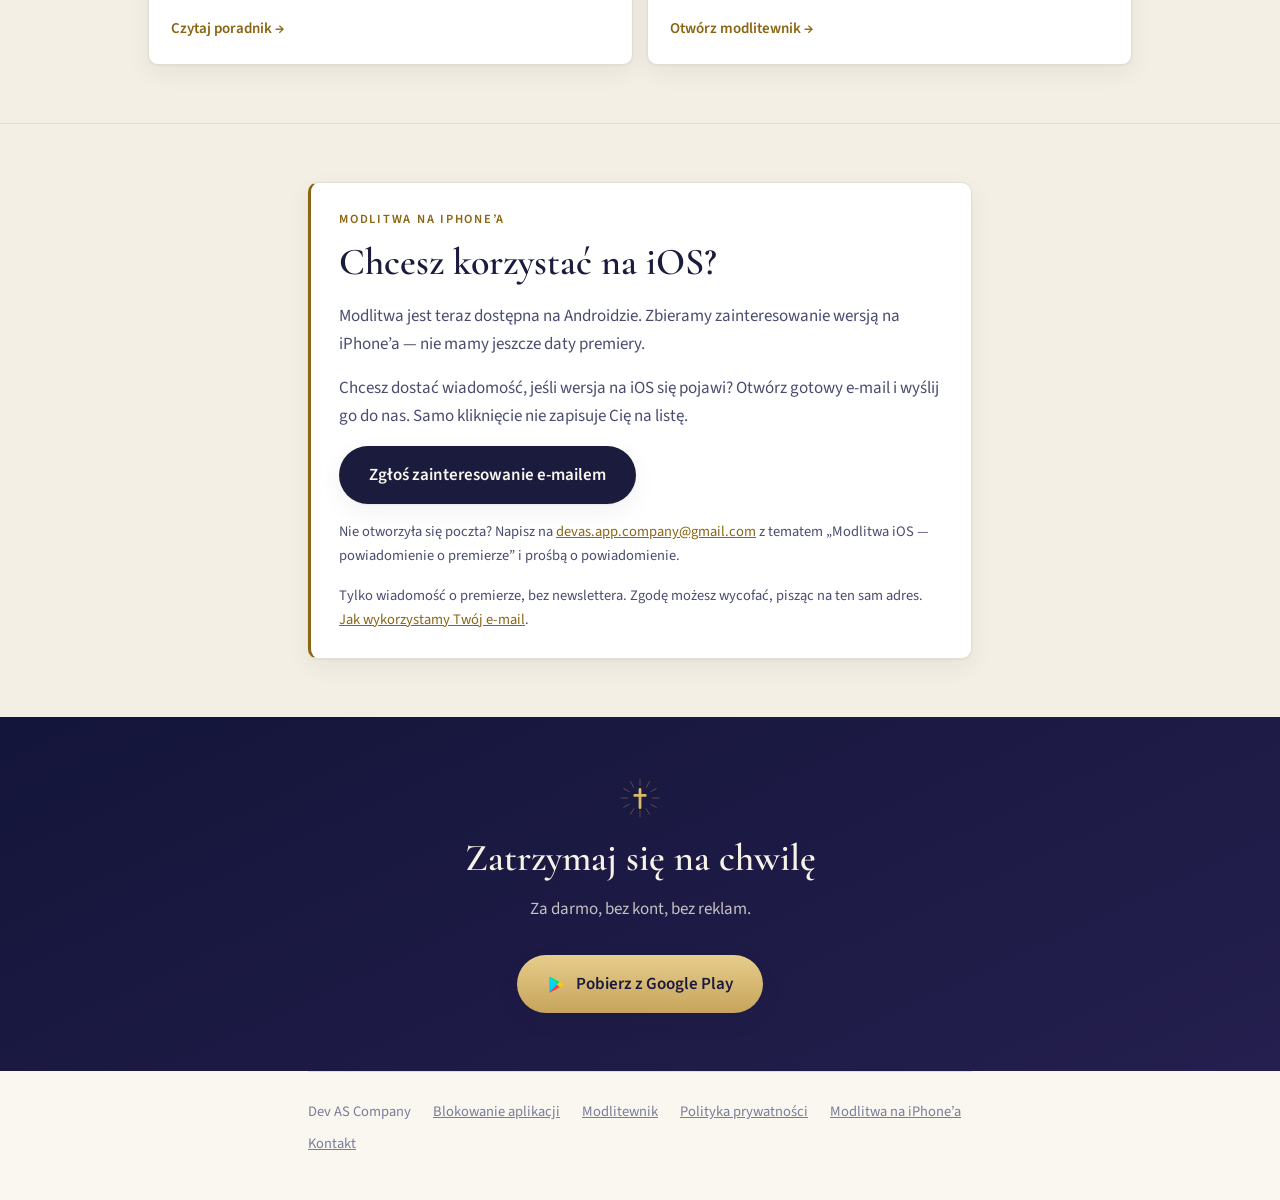
==== commit 5b04b765: "Add iPhone launch interest CTA and email signup details" ====
--- a/index.html
+++ b/index.html
@@ -164,6 +164,7 @@
         <div class="sztandar-akcja">
           <a class="cta" href="https://play.google.com/store/apps/details?id=pl.modlitwa.modlitwa&amp;referrer=utm_source%3Dmodlitwa.app%26utm_medium%3Dstrona%26utm_campaign%3Dlanding%26utm_content%3Dhero"><svg class="play" aria-hidden="true"><use href="#i-play"></use></svg>Pobierz z Google Play</a>
           <p class="cta-sub">Za darmo · tylko Android 8.0 lub nowszy · bez kont, bez reklam</p>
+          <a class="cta cta-ios" href="#ios">Mam iPhone’a — powiadom mnie o premierze</a>
         </div>
       </div>
 
@@ -349,6 +350,20 @@
     </div>
   </section>
 
+  <section class="pas tint" id="ios" aria-labelledby="ios-tytul">
+    <div class="wrap">
+      <div class="szczery ios-karta">
+        <p class="marka">Modlitwa na iPhone’a</p>
+        <h2 id="ios-tytul">Chcesz korzystać na iOS?</h2>
+        <p>Modlitwa jest teraz dostępna na Androidzie. Zbieramy zainteresowanie wersją na iPhone’a — nie mamy jeszcze daty premiery.</p>
+        <p>Chcesz dostać wiadomość, jeśli wersja na iOS się pojawi? Otwórz gotowy e-mail i wyślij go do nas. Samo kliknięcie nie zapisuje Cię na listę.</p>
+        <a class="cta" id="ios-email" href="mailto:devas.app.company@gmail.com?subject=Modlitwa%20iOS%20%E2%80%94%20powiadomienie%20o%20premierze&amp;body=Chc%C4%99%20otrzyma%C4%87%20jednorazowe%20powiadomienie%20e-mail%20o%20premierze%20Modlitwy%20na%20iOS%2C%20je%C5%9Bli%20ta%20wersja%20powstanie.%20Zgadzam%20si%C4%99%20na%20wykorzystanie%20mojego%20adresu%20e-mail%20w%20tym%20celu.">Zgłoś zainteresowanie e-mailem</a>
+        <p class="ios-pomoc">Nie otworzyła się poczta? Napisz na <a href="mailto:devas.app.company@gmail.com">devas.app.company@gmail.com</a> z tematem „Modlitwa iOS — powiadomienie o premierze” i prośbą o powiadomienie.</p>
+        <p class="ios-pomoc">Tylko wiadomość o premierze, bez newslettera. Zgodę możesz wycofać, pisząc na ten sam adres. <a href="prywatnosc.html#ios">Jak wykorzystamy Twój e-mail</a>.</p>
+      </div>
+    </div>
+  </section>
+
   <section class="pas noc">
     <div class="wrap koniec grupa">
       <svg class="krzyz" aria-hidden="true"><use href="#i-krzyz"></use></svg>
@@ -366,6 +381,7 @@
     <a href="blokowanie-aplikacji.html">Blokowanie aplikacji</a>
     <a href="modlitewnik.html">Modlitewnik</a>
     <a href="prywatnosc.html">Polityka prywatności</a>
+    <a href="#ios">Modlitwa na iPhone’a</a>
     <a href="mailto:devas.app.company@gmail.com">Kontakt</a>
   </footer>
 </div>
--- a/styl.css
+++ b/styl.css
@@ -113,6 +113,11 @@
 .play { width: 19px; height: 19px; flex: none; }
 .cta.maly .play { width: 16px; height: 16px; }
 .cta-sub { font-size: 14.5px; color: var(--ink-faint); margin: 0; }
+.cta-ios { background: var(--surface); color: var(--ink); border: 1px solid var(--rule); text-align: center; justify-content: center; }
+#ios { scroll-margin-top: 80px; }
+.ios-karta .marka { margin-bottom: 12px; }
+.ios-karta .cta { max-width: 100%; text-align: center; justify-content: center; }
+.ios-pomoc { font-size: 14.5px; margin-top: 16px; overflow-wrap: anywhere; }
 
 /* ---- pominięcie nawigacji ---- */
 .pomin {
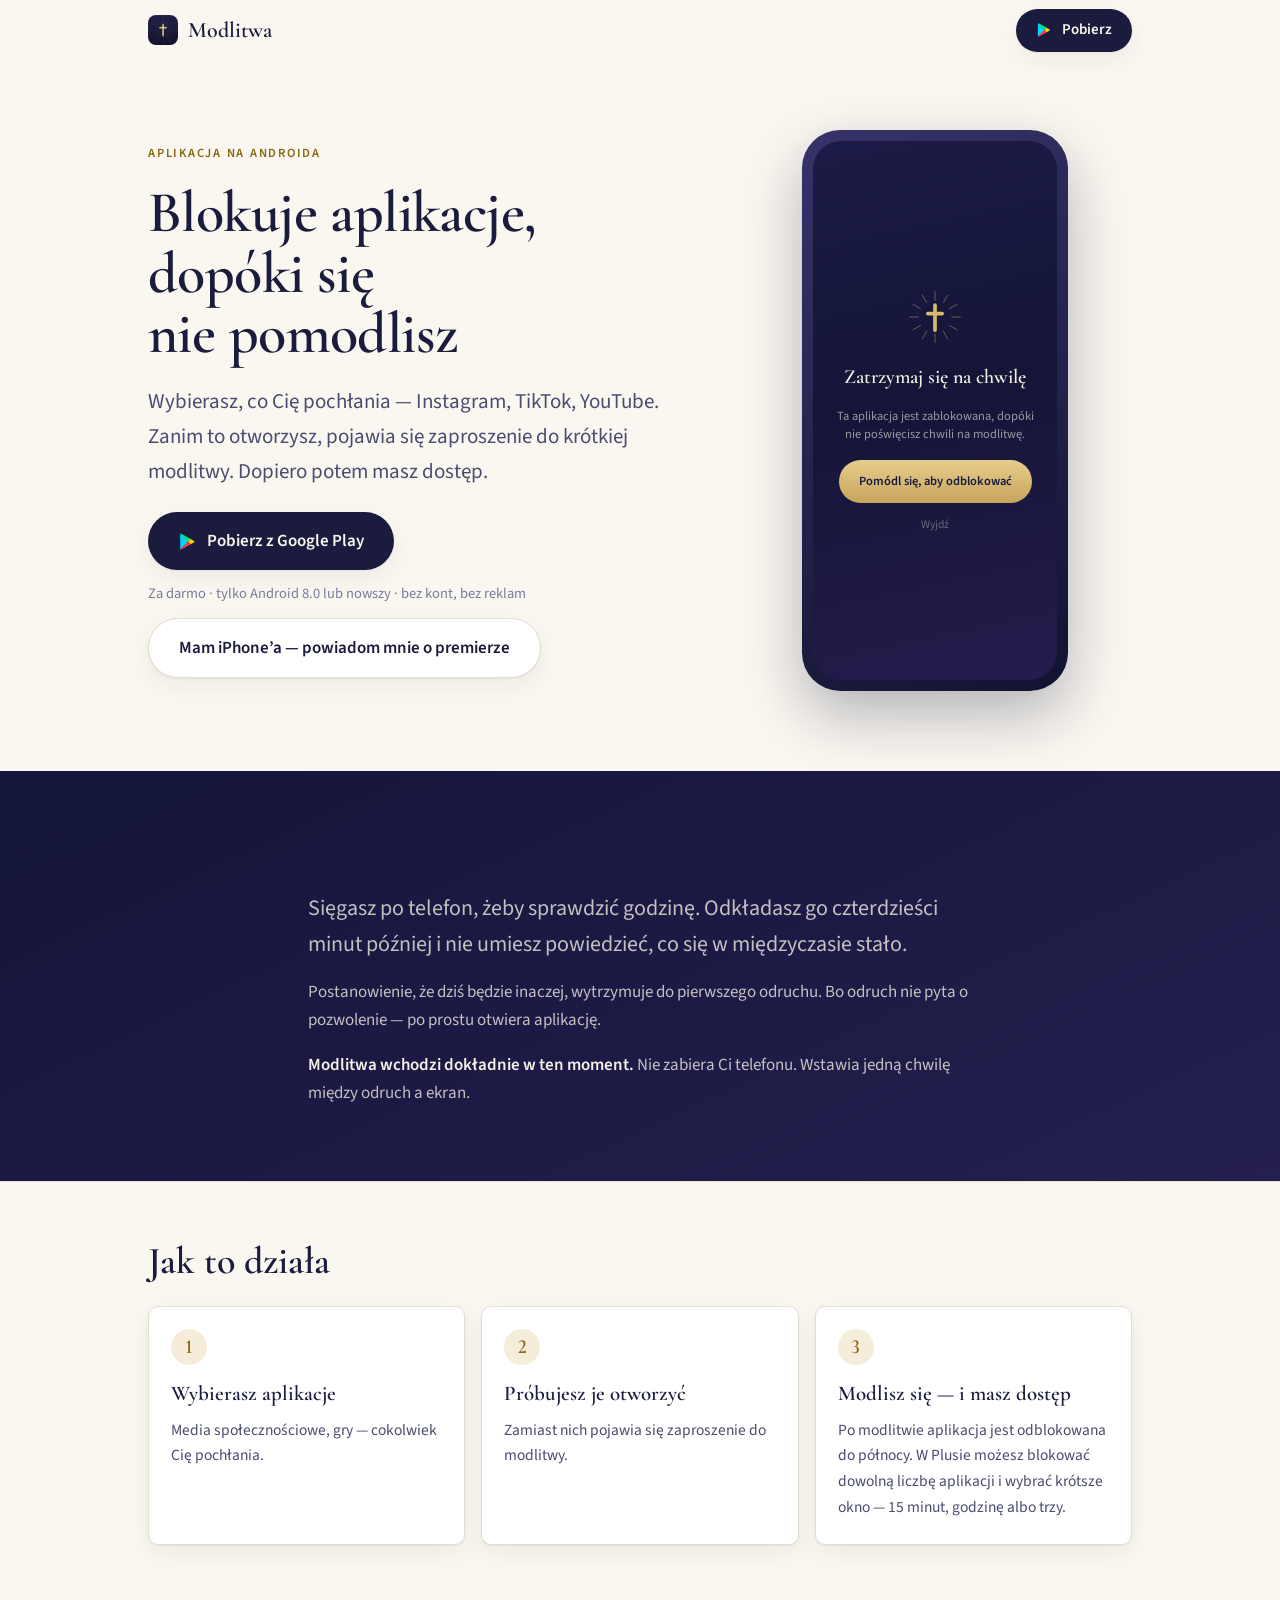
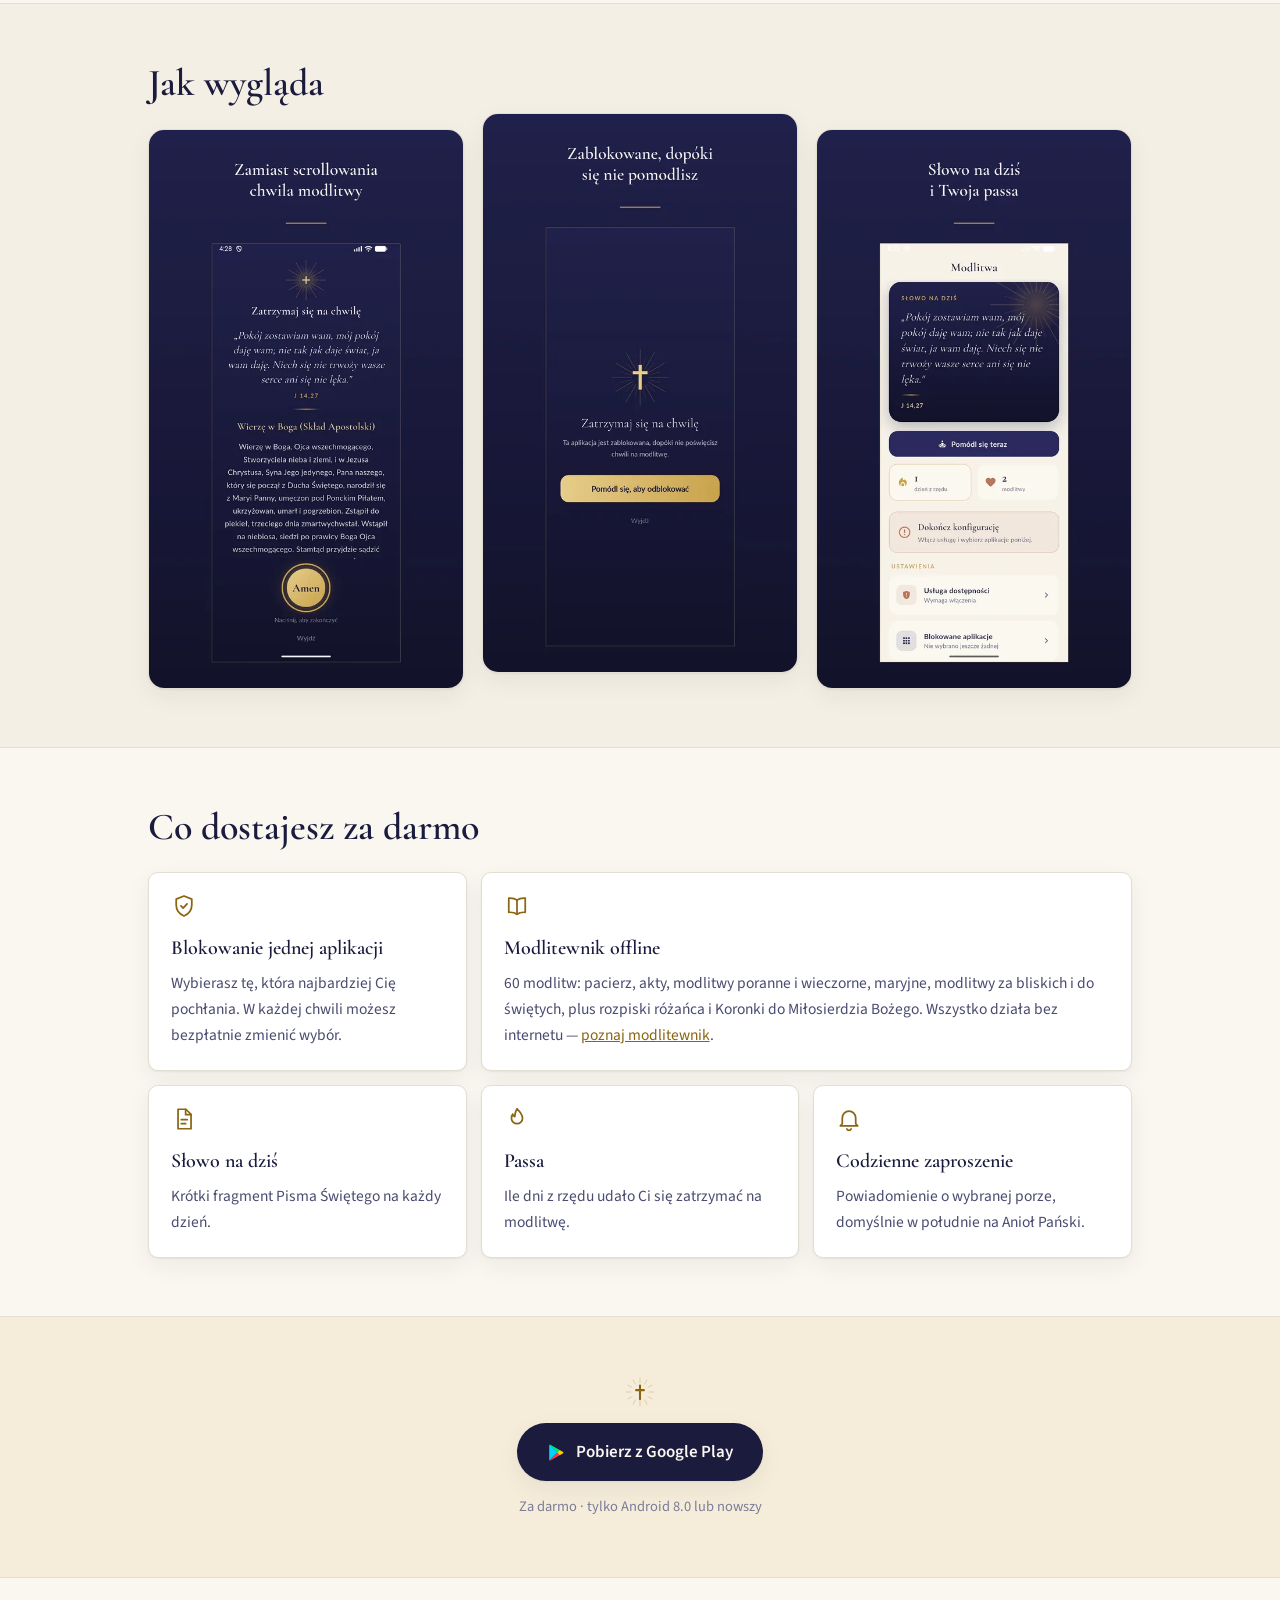
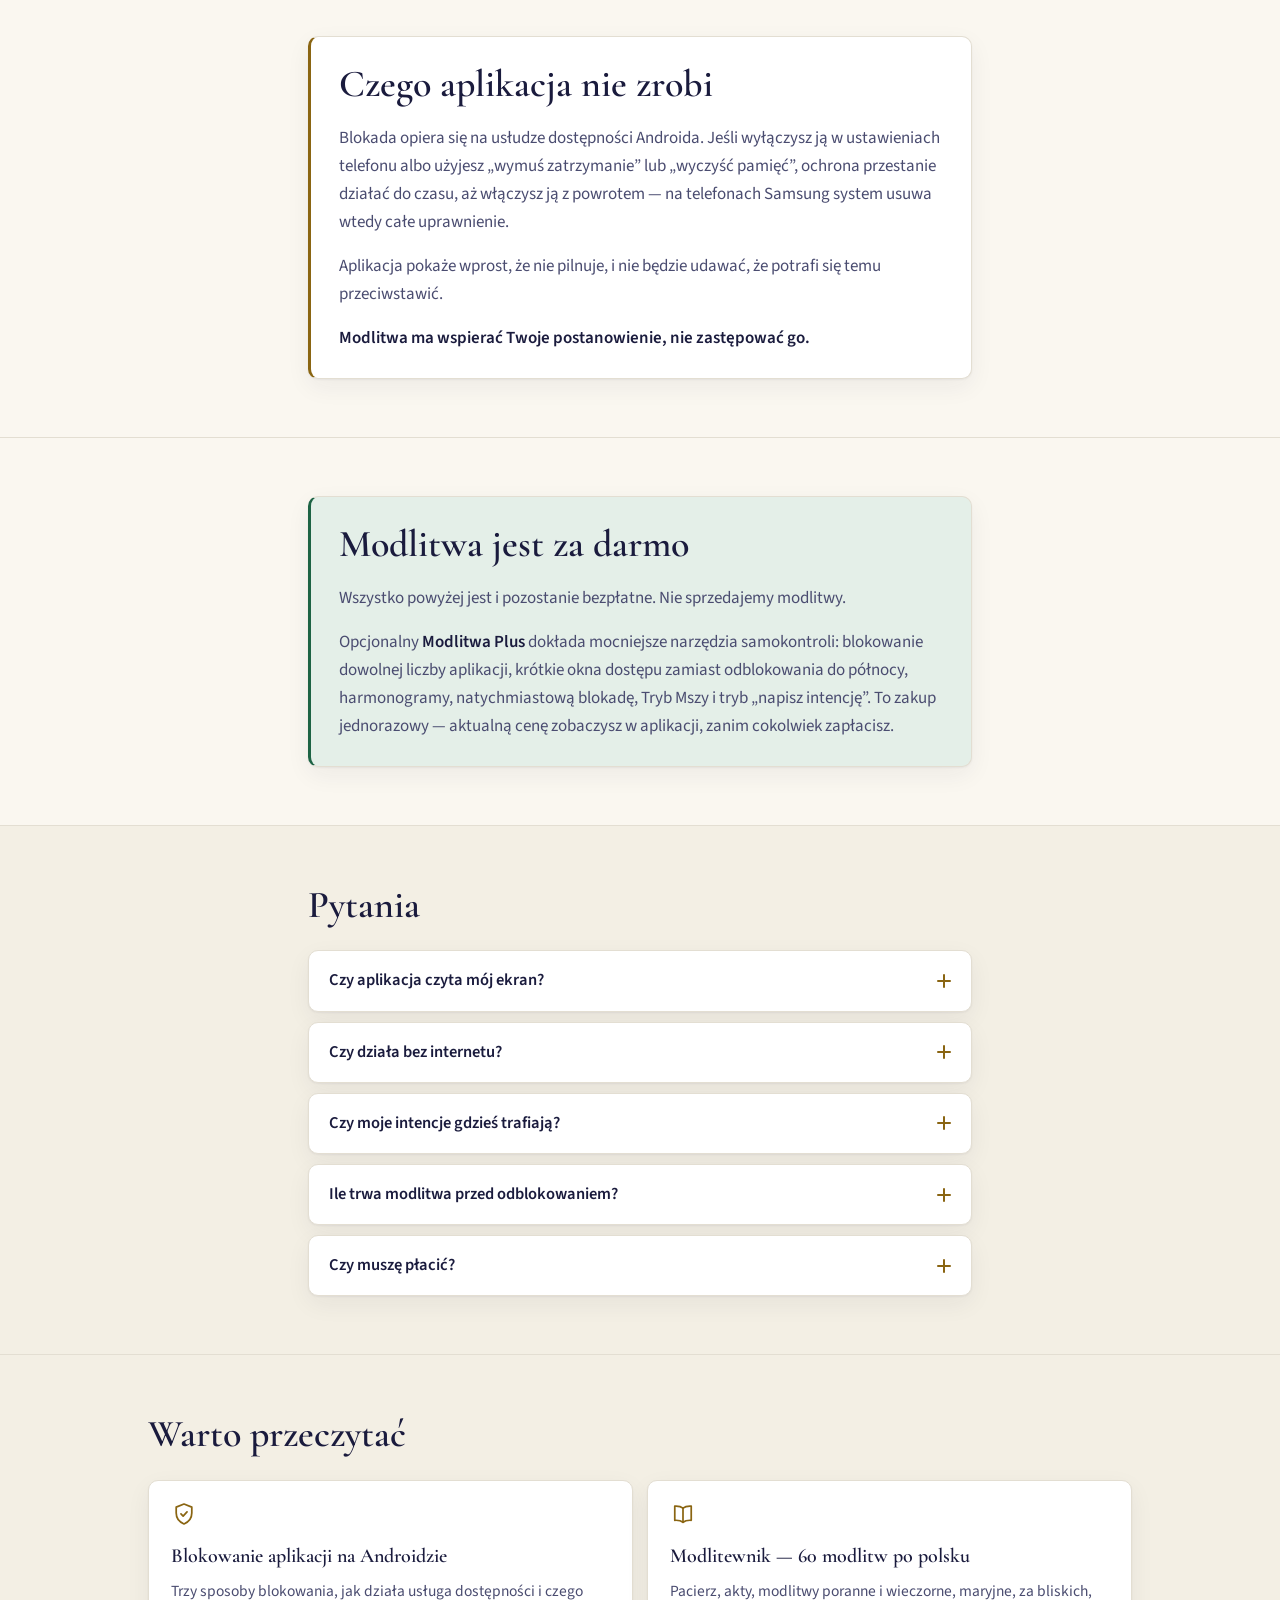
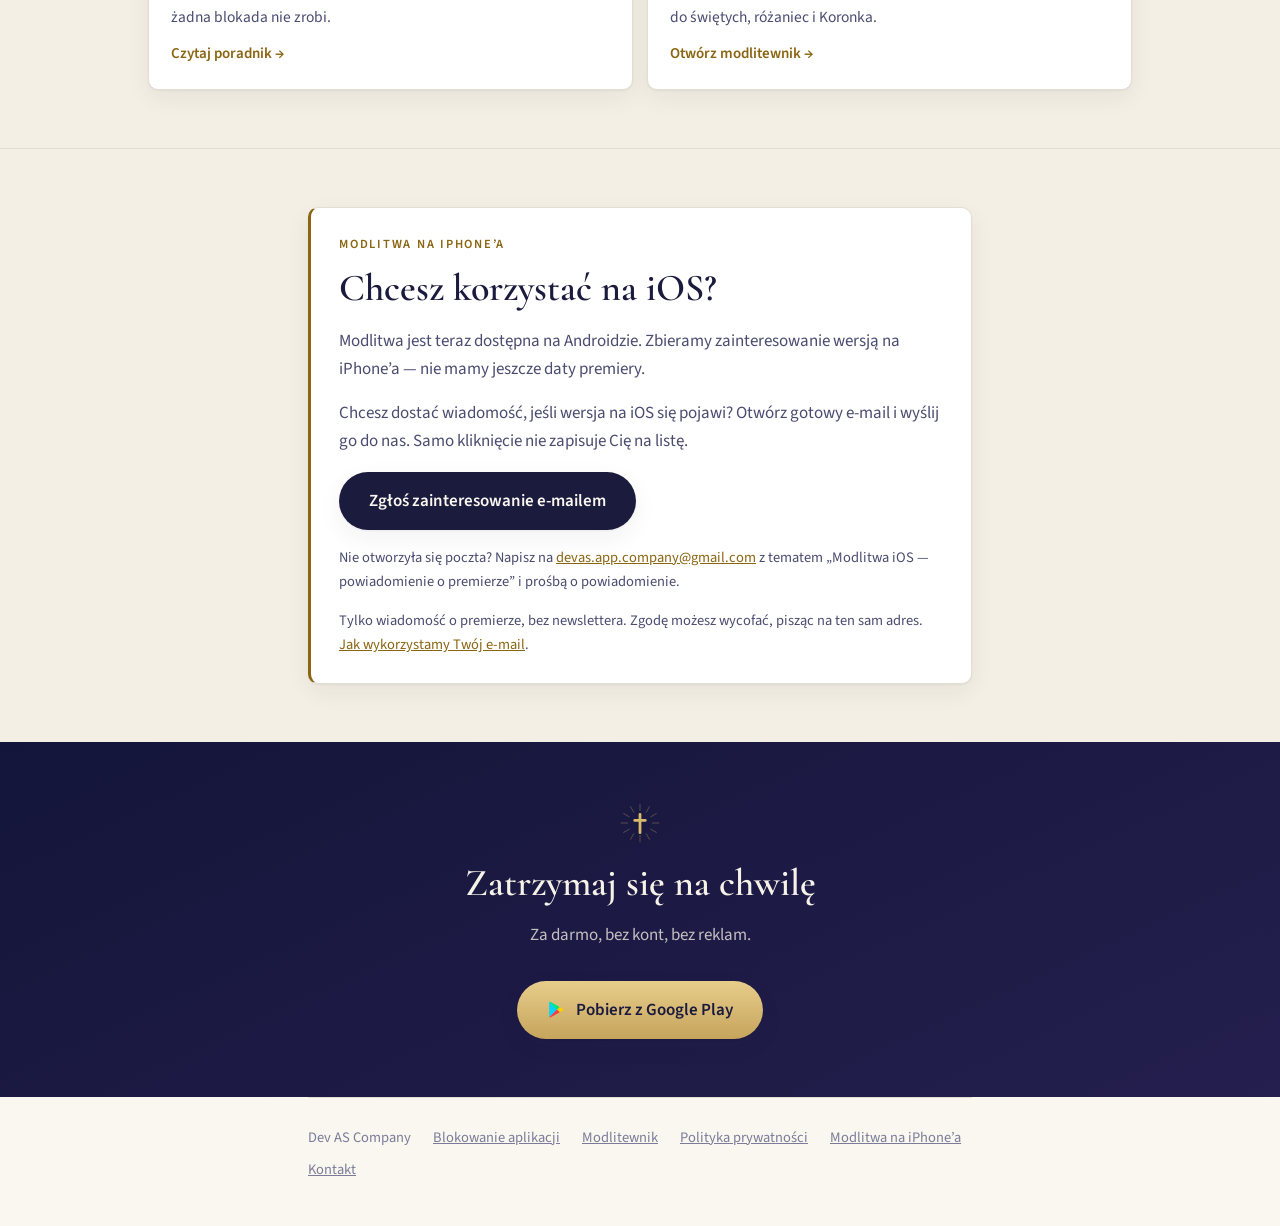
==== commit 7dd7b1a4: "Update site for Modlitwa 1.6.0" ====
--- a/index.html
+++ b/index.html
@@ -4,7 +4,7 @@
 <meta charset="utf-8">
 <meta name="viewport" content="width=device-width, initial-scale=1">
 <title>Modlitwa — blokowanie aplikacji i modlitewnik na Androida</title>
-<meta name="description" content="Blokowanie aplikacji, dopóki się nie pomodlisz, i modlitewnik offline z 26 modlitwami po polsku. Na Androida, za darmo, bez kont i reklam.">
+<meta name="description" content="Blokowanie jednej aplikacji za darmo, dopóki się nie pomodlisz, i modlitewnik offline z 60 modlitwami po polsku. Na Androida, bez kont i reklam.">
 <meta property="og:title" content="Modlitwa — blokowanie aplikacji i modlitewnik offline">
 <meta property="og:description" content="Zanim otworzysz aplikację, która kradnie Ci czas — poświęć minutę na modlitwę.">
 <meta property="og:type" content="website">
@@ -80,7 +80,7 @@
     {
       "@type": "Question",
       "name": "Czy muszę płacić?",
-      "acceptedAnswer": { "@type": "Answer", "text": "Nie. Blokowanie aplikacji, modlitewnik, słowo na dziś i passa są bezpłatne bez ograniczeń czasowych. Plus jest dodatkiem, nie warunkiem korzystania." }
+      "acceptedAnswer": { "@type": "Answer", "text": "Nie. Blokowanie jednej wybranej aplikacji, modlitewnik, słowo na dziś i passa są bezpłatne bez ograniczeń czasowych. Plus jest dodatkiem, nie warunkiem korzystania." }
     }
   ]
 }
@@ -206,7 +206,7 @@
         <div class="krok">
           <span class="n">3</span>
           <h3>Modlisz się — i masz dostęp</h3>
-          <p>Po modlitwie aplikacje są odblokowane do północy. W Plusie wybierasz krótsze okno — 15 minut, godzinę albo trzy.</p>
+          <p>Po modlitwie aplikacja jest odblokowana do północy. W Plusie możesz blokować dowolną liczbę aplikacji i wybrać krótsze okno — 15 minut, godzinę albo trzy.</p>
         </div>
       </div>
     </div>
@@ -229,13 +229,13 @@
       <div class="dary grupa">
         <div class="dar">
           <svg class="ikonka" aria-hidden="true"><use href="#i-tarcza"></use></svg>
-          <h3>Blokowanie aplikacji</h3>
-          <p>Dowolnych, które sam wskażesz.</p>
+          <h3>Blokowanie jednej aplikacji</h3>
+          <p>Wybierasz tę, która najbardziej Cię pochłania. W każdej chwili możesz bezpłatnie zmienić wybór.</p>
         </div>
         <div class="dar szeroki">
           <svg class="ikonka" aria-hidden="true"><use href="#i-ksiega"></use></svg>
           <h3>Modlitewnik offline</h3>
-          <p>22 modlitwy: pacierz, akty, modlitwy poranne i wieczorne, modlitwy maryjne, plus rozpiski różańca i Koronki do Miłosierdzia Bożego. Wszystko działa bez internetu — <a href="modlitewnik.html">zobacz pełne teksty modlitw</a>.</p>
+          <p>60 modlitw: pacierz, akty, modlitwy poranne i wieczorne, maryjne, modlitwy za bliskich i do świętych, plus rozpiski różańca i Koronki do Miłosierdzia Bożego. Wszystko działa bez internetu — <a href="modlitewnik.html">poznaj modlitewnik</a>.</p>
         </div>
         <div class="dar">
           <svg class="ikonka" aria-hidden="true"><use href="#i-slowo"></use></svg>
@@ -280,7 +280,7 @@
       <div class="szczery darmo odslon">
         <h2>Modlitwa jest za darmo</h2>
         <p>Wszystko powyżej jest i pozostanie bezpłatne. Nie sprzedajemy modlitwy.</p>
-        <p>Opcjonalny <strong>Modlitwa Plus</strong> dokłada mocniejsze narzędzia samokontroli: krótkie okna dostępu zamiast odblokowania do północy, harmonogramy, natychmiastową blokadę, Tryb Mszy i tryb „napisz intencję”. Kosztuje od 11,99 zł miesięcznie, a wszystkie warianty i ceny zobaczysz w aplikacji, zanim cokolwiek zapłacisz.</p>
+        <p>Opcjonalny <strong>Modlitwa Plus</strong> dokłada mocniejsze narzędzia samokontroli: blokowanie dowolnej liczby aplikacji, krótkie okna dostępu zamiast odblokowania do północy, harmonogramy, natychmiastową blokadę, Tryb Mszy i tryb „napisz intencję”. To zakup jednorazowy — aktualną cenę zobaczysz w aplikacji, zanim cokolwiek zapłacisz.</p>
       </div>
     </div>
   </section>
@@ -322,7 +322,7 @@
         <details>
           <summary>Czy muszę płacić?</summary>
           <div class="odp">
-            <p>Nie. Blokowanie aplikacji, modlitewnik, słowo na dziś i passa są bezpłatne bez ograniczeń czasowych. Plus jest dodatkiem, nie warunkiem korzystania.</p>
+            <p>Nie. Blokowanie jednej wybranej aplikacji, modlitewnik, słowo na dziś i passa są bezpłatne bez ograniczeń czasowych. Plus jest dodatkiem, nie warunkiem korzystania.</p>
           </div>
         </details>
 
@@ -342,8 +342,8 @@
         </a>
         <a class="dar" href="modlitewnik.html">
           <svg class="ikonka" aria-hidden="true"><use href="#i-ksiega"></use></svg>
-          <h3>Modlitewnik — 26 modlitw po polsku</h3>
-          <p>Pacierz, akty, modlitwy poranne i wieczorne, maryjne, różaniec i Koronka. Pełne teksty.</p>
+          <h3>Modlitewnik — 60 modlitw po polsku</h3>
+          <p>Pacierz, akty, modlitwy poranne i wieczorne, maryjne, za bliskich, do świętych, różaniec i Koronka.</p>
           <span class="wiecej">Otwórz modlitewnik →</span>
         </a>
       </div>
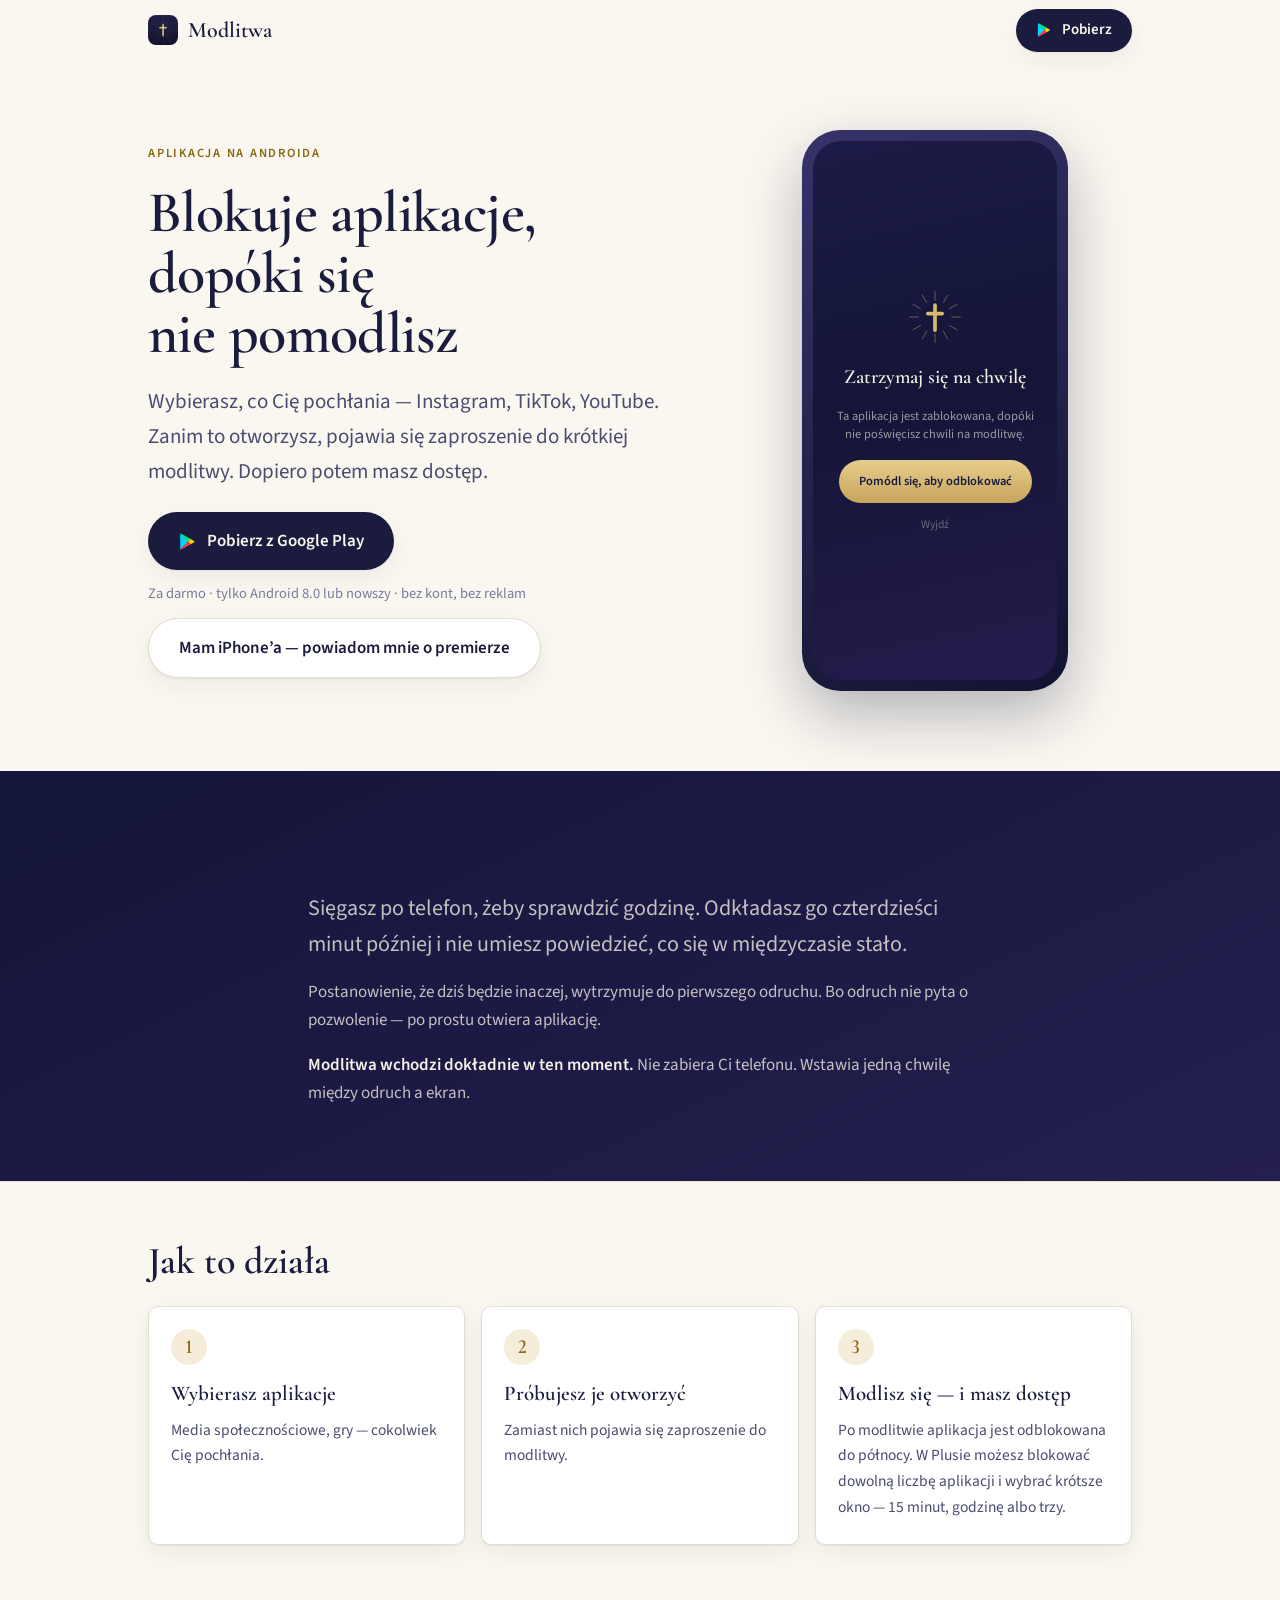
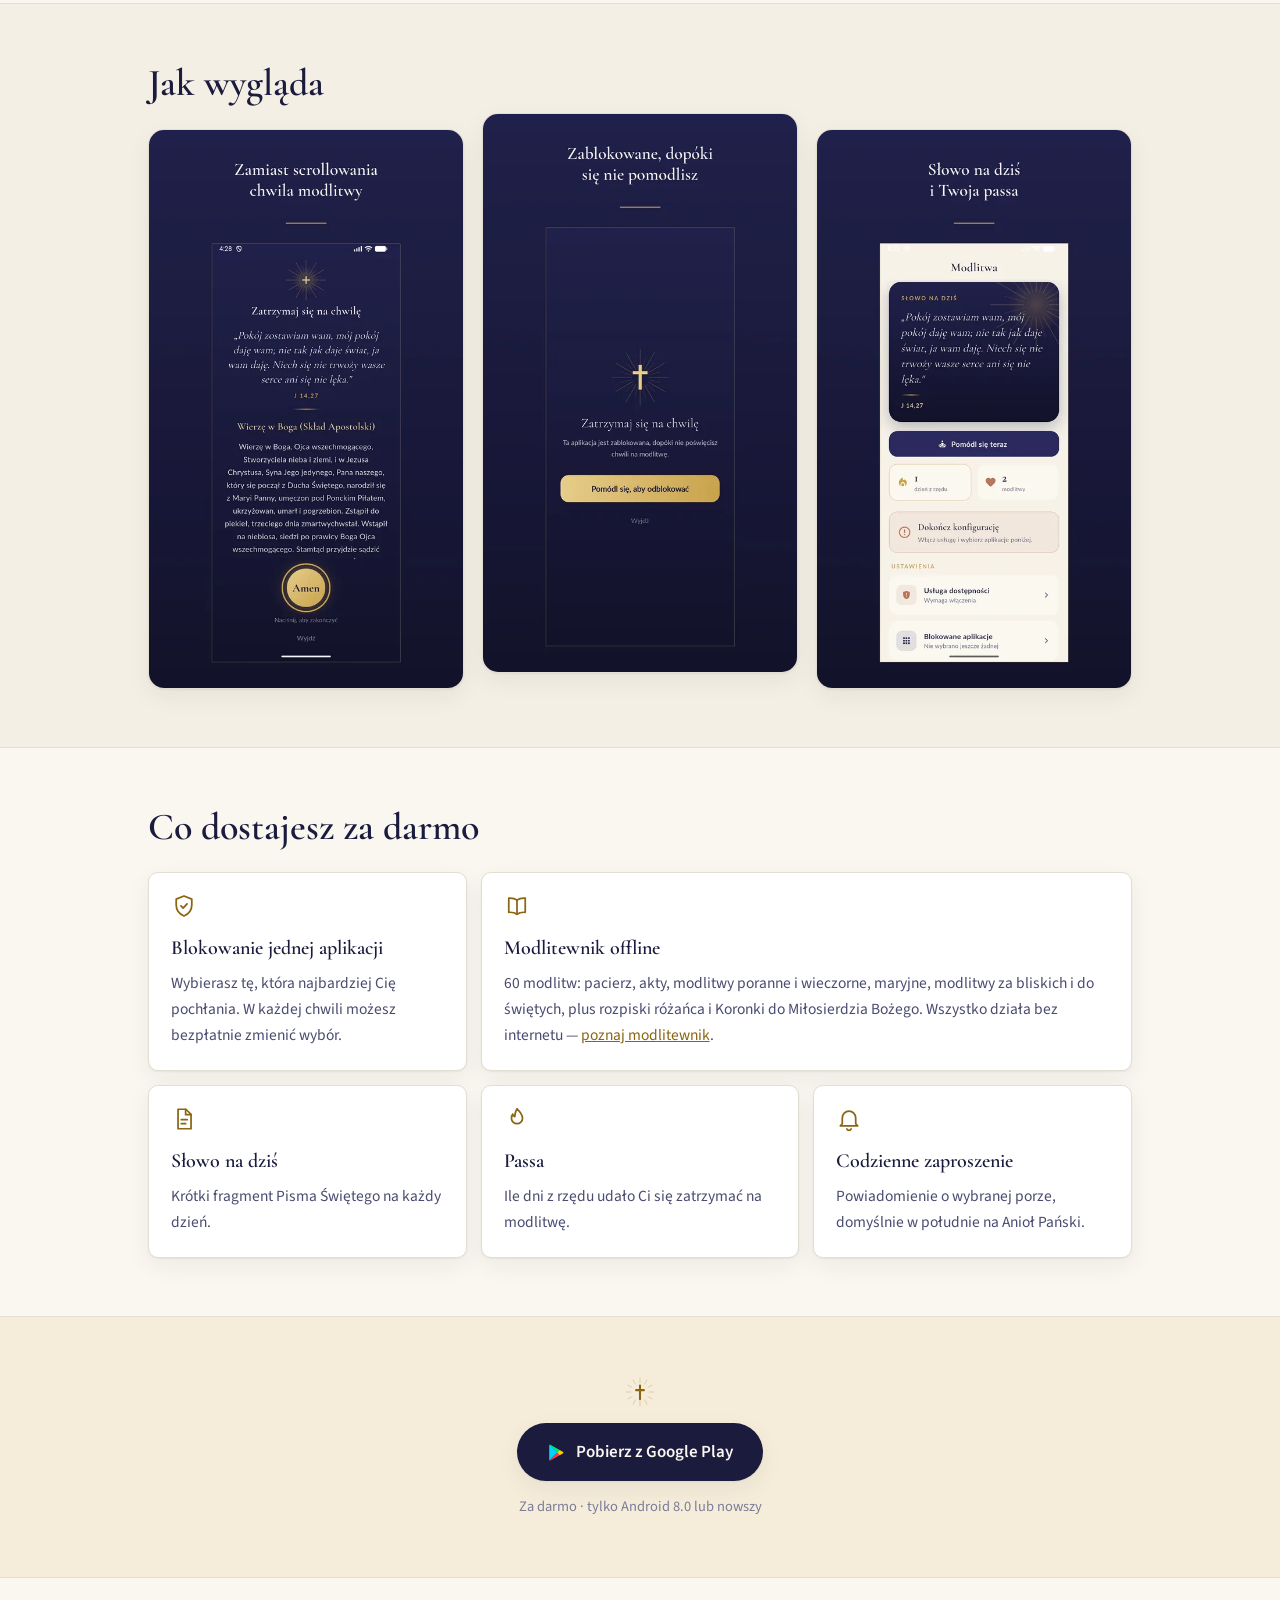
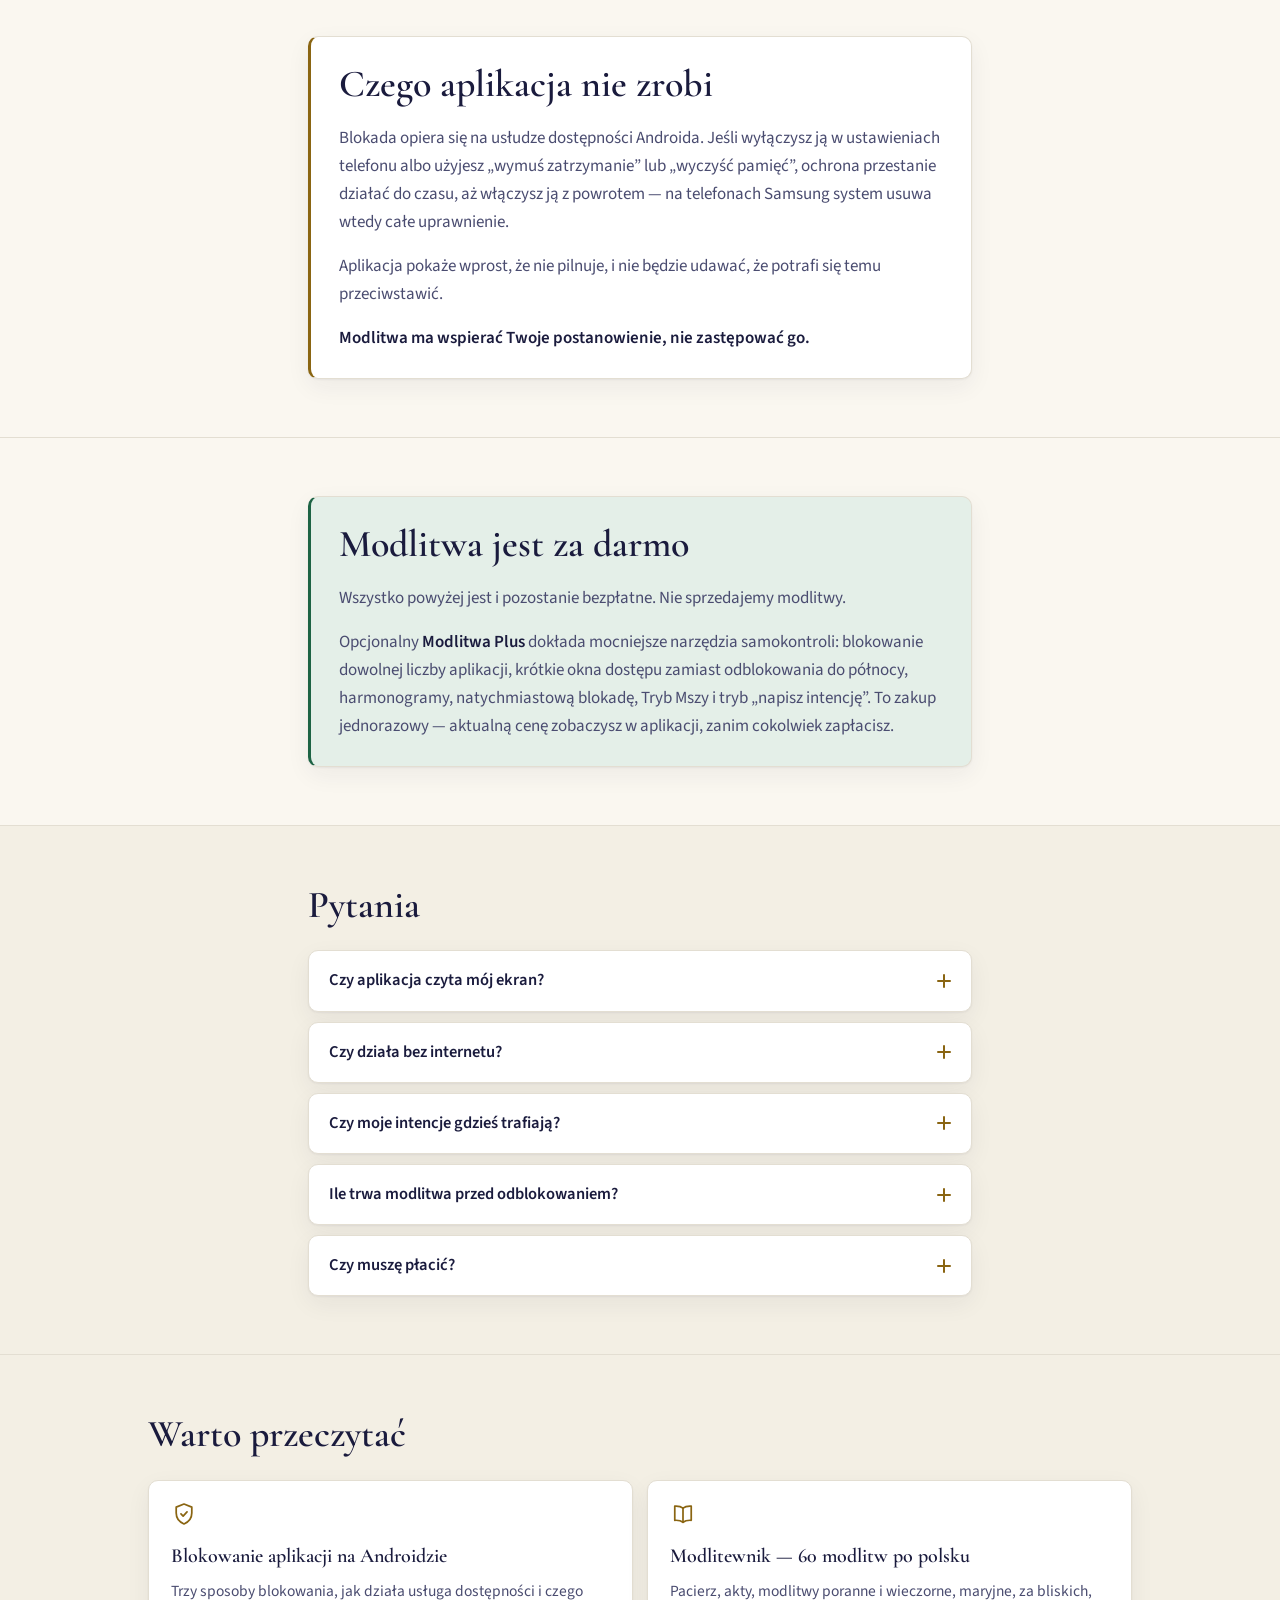
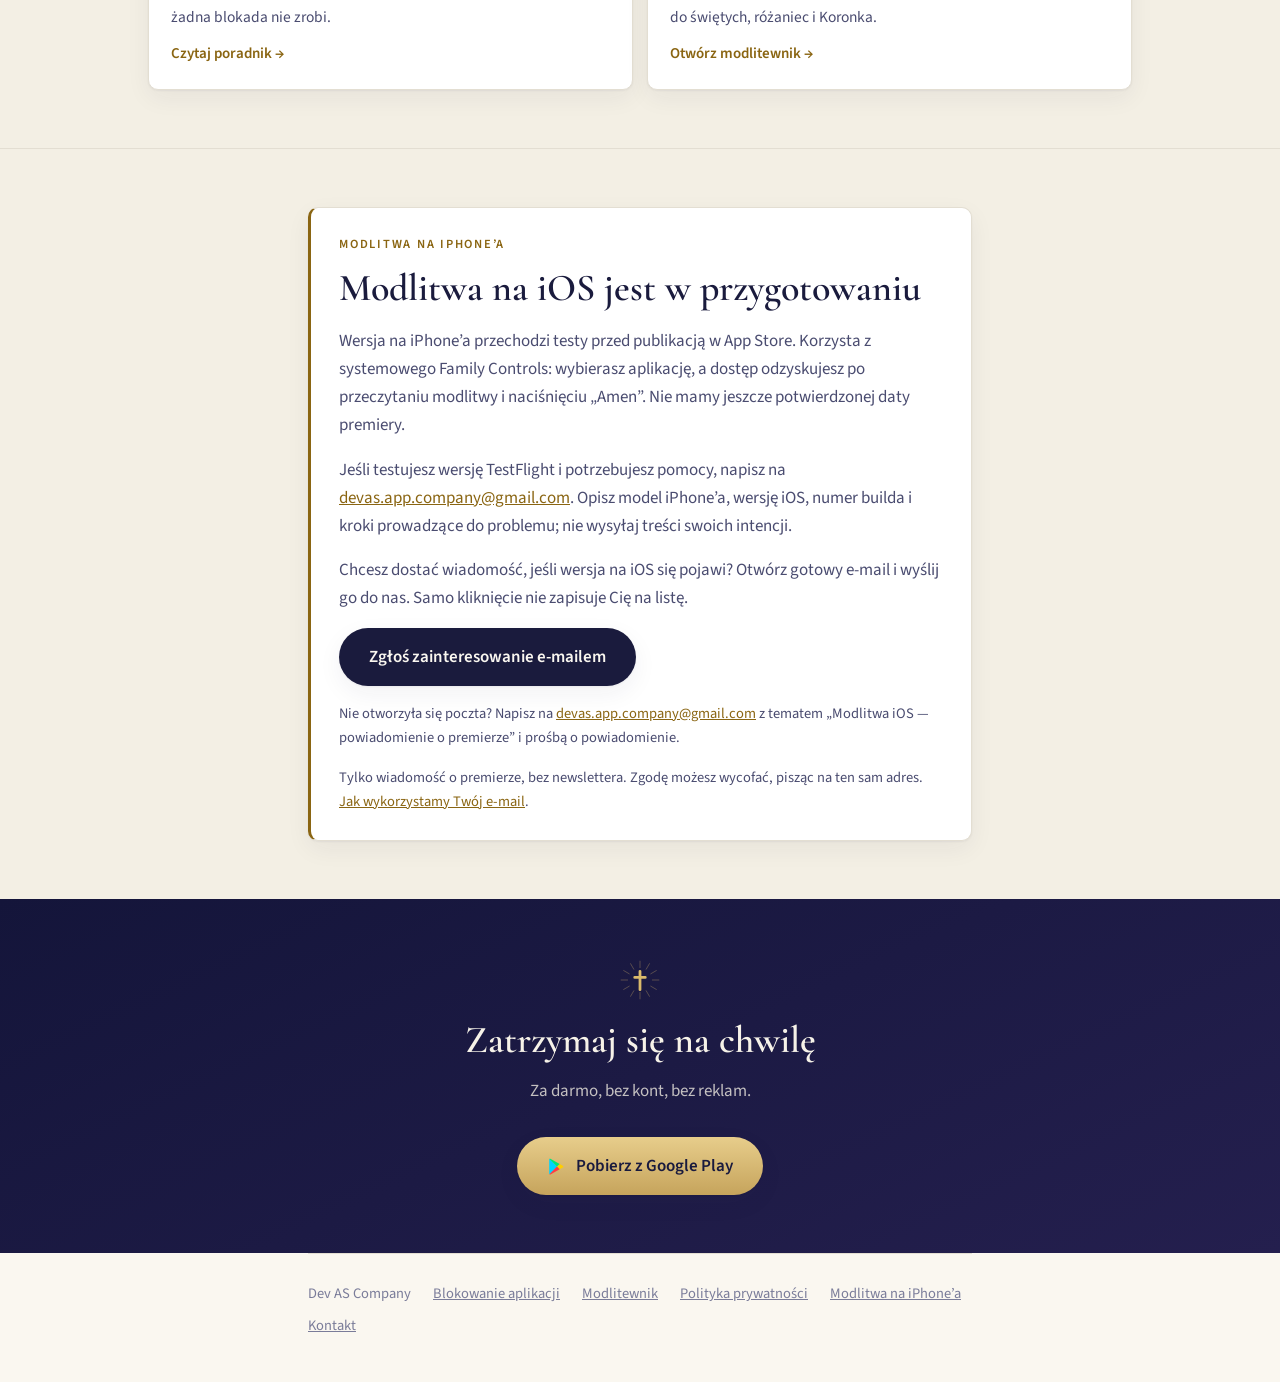
==== commit 82b80c64: "Update iOS privacy and support information" ====
--- a/index.html
+++ b/index.html
@@ -3,8 +3,8 @@
 <head>
 <meta charset="utf-8">
 <meta name="viewport" content="width=device-width, initial-scale=1">
-<title>Modlitwa — blokowanie aplikacji i modlitewnik na Androida</title>
-<meta name="description" content="Blokowanie jednej aplikacji za darmo, dopóki się nie pomodlisz, i modlitewnik offline z 60 modlitwami po polsku. Na Androida, bez kont i reklam.">
+<title>Modlitwa — blokowanie aplikacji i modlitewnik</title>
+<meta name="description" content="Blokowanie jednej aplikacji za darmo, dopóki się nie pomodlisz, i modlitewnik offline z 60 modlitwami po polsku. Dostępna na Androida, wersja iOS jest w przygotowaniu.">
 <meta property="og:title" content="Modlitwa — blokowanie aplikacji i modlitewnik offline">
 <meta property="og:description" content="Zanim otworzysz aplikację, która kradnie Ci czas — poświęć minutę na modlitwę.">
 <meta property="og:type" content="website">
@@ -354,8 +354,9 @@
     <div class="wrap">
       <div class="szczery ios-karta">
         <p class="marka">Modlitwa na iPhone’a</p>
-        <h2 id="ios-tytul">Chcesz korzystać na iOS?</h2>
-        <p>Modlitwa jest teraz dostępna na Androidzie. Zbieramy zainteresowanie wersją na iPhone’a — nie mamy jeszcze daty premiery.</p>
+        <h2 id="ios-tytul">Modlitwa na iOS jest w przygotowaniu</h2>
+        <p>Wersja na iPhone’a przechodzi testy przed publikacją w App Store. Korzysta z systemowego Family Controls: wybierasz aplikację, a dostęp odzyskujesz po przeczytaniu modlitwy i naciśnięciu „Amen”. Nie mamy jeszcze potwierdzonej daty premiery.</p>
+        <p>Jeśli testujesz wersję TestFlight i potrzebujesz pomocy, napisz na <a href="mailto:devas.app.company@gmail.com">devas.app.company@gmail.com</a>. Opisz model iPhone’a, wersję iOS, numer builda i kroki prowadzące do problemu; nie wysyłaj treści swoich intencji.</p>
         <p>Chcesz dostać wiadomość, jeśli wersja na iOS się pojawi? Otwórz gotowy e-mail i wyślij go do nas. Samo kliknięcie nie zapisuje Cię na listę.</p>
         <a class="cta" id="ios-email" href="mailto:devas.app.company@gmail.com?subject=Modlitwa%20iOS%20%E2%80%94%20powiadomienie%20o%20premierze&amp;body=Chc%C4%99%20otrzyma%C4%87%20jednorazowe%20powiadomienie%20e-mail%20o%20premierze%20Modlitwy%20na%20iOS%2C%20je%C5%9Bli%20ta%20wersja%20powstanie.%20Zgadzam%20si%C4%99%20na%20wykorzystanie%20mojego%20adresu%20e-mail%20w%20tym%20celu.">Zgłoś zainteresowanie e-mailem</a>
         <p class="ios-pomoc">Nie otworzyła się poczta? Napisz na <a href="mailto:devas.app.company@gmail.com">devas.app.company@gmail.com</a> z tematem „Modlitwa iOS — powiadomienie o premierze” i prośbą o powiadomienie.</p>
